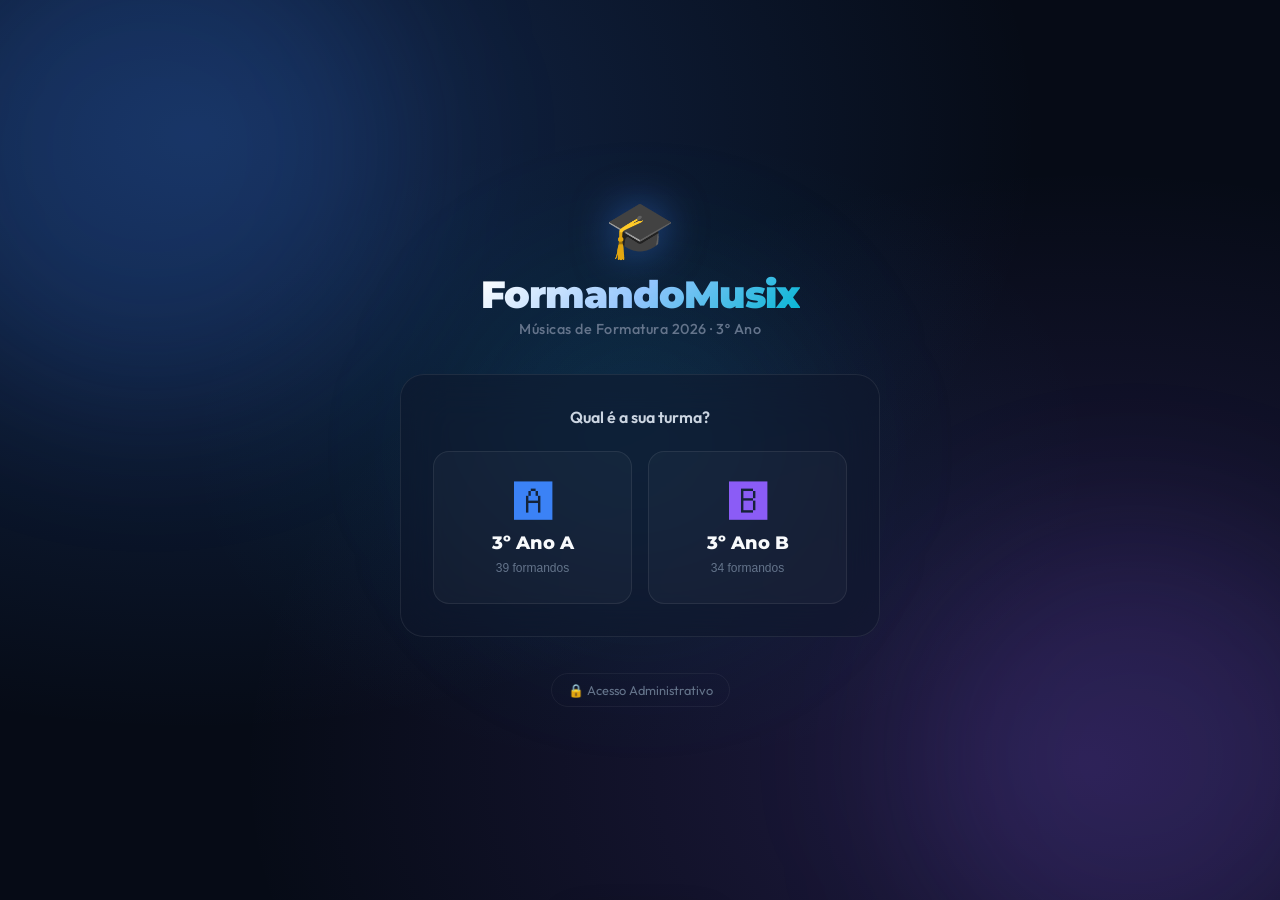
==== index.html @ 85b61383 "feat: duas paginas separadas (aluno + admin), UI/UX redesenhado, responsivo completo" ====
<!DOCTYPE html>
<html lang="pt-BR">
<head>
    <meta charset="UTF-8">
    <meta name="viewport" content="width=device-width, initial-scale=1.0, maximum-scale=1.0, user-scalable=no">
    <title>Músicas de Formatura 2026 · 3º Ano</title>
    <link rel="preconnect" href="https://fonts.googleapis.com">
    <link rel="preconnect" href="https://fonts.gstatic.com" crossorigin>
    <link href="https://fonts.googleapis.com/css2?family=Montserrat:wght@700;800;900&family=Outfit:wght@300;400;500;600;700&display=swap" rel="stylesheet">
    <link rel="stylesheet" href="css/student.css">
</head>
<body>

    <!-- ===== TELA 1: ESCOLHA DE TURMA ===== -->
    <div id="screenTurma" class="screen active">
        <!-- BG Orbs -->
        <div class="orb orb-blue"></div>
        <div class="orb orb-purple"></div>
        <div class="orb orb-cyan"></div>

        <div class="turma-select-wrapper">
            <div class="app-brand">
                <div class="brand-icon">🎓</div>
                <h1 class="brand-title">FormandoMusix</h1>
                <p class="brand-sub">Músicas de Formatura 2026 · 3º Ano</p>
            </div>

            <div class="select-turma-card">
                <p class="select-label">Qual é a sua turma?</p>
                <div class="turma-btns">
                    <button class="turma-pick-btn" data-turma="A">
                        <span class="turma-pick-emoji">🅰</span>
                        <span class="turma-pick-label">3º Ano A</span>
                        <span class="turma-pick-count" id="countA">39 formandos</span>
                    </button>
                    <button class="turma-pick-btn" data-turma="B">
                        <span class="turma-pick-emoji">🅱</span>
                        <span class="turma-pick-label">3º Ano B</span>
                        <span class="turma-pick-count" id="countB">34 formandos</span>
                    </button>
                </div>
            </div>

            <a href="admin.html" class="admin-link-hint">
                🔒 Acesso Administrativo
            </a>
        </div>
    </div>

    <!-- ===== TELA 2: BUSCA DO ALUNO ===== -->
    <div id="screenSearch" class="screen">
        <div class="orb orb-blue"></div>
        <div class="orb orb-purple"></div>

        <div class="search-screen-wrapper">
            <div class="search-header">
                <button id="btnBackToTurma" class="back-btn">
                    <svg width="20" height="20" viewBox="0 0 24 24" fill="none" stroke="currentColor" stroke-width="2.5"><polyline points="15 18 9 12 15 6"/></svg>
                </button>
                <div class="search-header-info">
                    <div class="turma-pill" id="turmaPill">3º Ano A</div>
                    <h2 class="search-screen-title">Encontre seu nome</h2>
                </div>
            </div>

            <div class="search-input-box">
                <svg class="search-ic" width="20" height="20" viewBox="0 0 24 24" fill="none" stroke="currentColor" stroke-width="2.5"><circle cx="11" cy="11" r="8"/><line x1="21" y1="21" x2="16.65" y2="16.65"/></svg>
                <input type="text" id="studentSearchInput" placeholder="Digite seu nome..." autocomplete="off" autocorrect="off">
                <button class="clear-search-btn" id="clearSearchBtn" style="display:none;">✕</button>
            </div>

            <div class="students-list" id="studentsList">
                <!-- Alunos aqui -->
            </div>
        </div>
    </div>

    <!-- ===== TELA 3: PERFIL DO ALUNO ===== -->
    <div id="screenProfile" class="screen">
        <div class="orb orb-blue small"></div>
        <div class="orb orb-purple small"></div>

        <div class="profile-wrapper">
            <div class="profile-header">
                <button id="btnBackToSearch" class="back-btn">
                    <svg width="20" height="20" viewBox="0 0 24 24" fill="none" stroke="currentColor" stroke-width="2.5"><polyline points="15 18 9 12 15 6"/></svg>
                </button>
                <div class="profile-turma-pill" id="profileTurmaPill">3º Ano A</div>
            </div>

            <div class="profile-hero">
                <div class="profile-avatar" id="profileAvatar">J</div>
                <h2 class="profile-name" id="profileName">Nome do Aluno</h2>
                <div class="profile-status-badge" id="profileStatusBadge">
                    <span class="status-dot"></span>
                    <span class="status-text">Pendente</span>
                </div>
            </div>

            <!-- Se já tem música escolhida -->
            <div class="music-chosen-card" id="musicChosenCard" style="display:none;">
                <div class="chosen-label">🎵 Música Escolhida</div>
                <div class="chosen-music-title" id="chosenMusicTitle">—</div>
                <div class="chosen-music-artist" id="chosenMusicArtist">—</div>
                <div class="chosen-snippet" id="chosenSnippet" style="display:none;">
                    <span>⏱ Trecho:</span>
                    <span id="chosenSnippetText">—</span>
                </div>
                <a class="chosen-yt-link" id="chosenYtLink" href="#" target="_blank" rel="noopener" style="display:none;">
                    ▶ Ouvir no YouTube
                </a>
            </div>

            <!-- Sem música ainda -->
            <div class="no-music-card" id="noMusicCard" style="display:none;">
                <div class="no-music-icon">🎵</div>
                <p>Você ainda não enviou sua sugestão de música.</p>
                <p class="no-music-hint">Use o formulário abaixo para sugerir!</p>
            </div>

            <!-- Formulário de sugestão -->
            <div class="suggestion-card">
                <h3 class="suggestion-title">
                    <svg width="18" height="18" viewBox="0 0 24 24" fill="none" stroke="currentColor" stroke-width="2"><path d="M12 20h9"/><path d="M16.5 3.5a2.121 2.121 0 0 1 3 3L7 19l-4 1 1-4L16.5 3.5z"/></svg>
                    Sugerir minha música
                </h3>

                <form id="suggestionForm">
                    <div class="sug-form-group">
                        <label>Link do YouTube *</label>
                        <div class="sug-input-row">
                            <input type="url" id="sugMusicLink" placeholder="https://youtube.com/watch?v=..." autocomplete="off">
                            <button type="button" class="sug-detect-btn" id="btnDetectSong">
                                <svg width="16" height="16" viewBox="0 0 24 24" fill="none" stroke="currentColor" stroke-width="2.5"><circle cx="11" cy="11" r="8"/><line x1="21" y1="21" x2="16.65" y2="16.65"/></svg>
                                Detectar
                            </button>
                        </div>
                        <div class="auto-detect-info" id="autoDetectInfo" style="display:none;"></div>
                    </div>

                    <div class="sug-form-row">
                        <div class="sug-form-group">
                            <label>Nome da Música *</label>
                            <input type="text" id="sugMusicTitle" placeholder="Ex: Viva La Vida" required>
                        </div>
                        <div class="sug-form-group">
                            <label>Artista / Banda</label>
                            <input type="text" id="sugMusicArtist" placeholder="Ex: Coldplay">
                        </div>
                    </div>

                    <div class="sug-form-row">
                        <div class="sug-form-group">
                            <label>Início do Trecho (opcional)</label>
                            <input type="text" id="sugSnippetStart" placeholder="Ex: 0:40 ou 40">
                        </div>
                        <div class="sug-form-group">
                            <label>Fim do Trecho (opcional)</label>
                            <input type="text" id="sugSnippetEnd" placeholder="Ex: 1:15 ou 75">
                        </div>
                    </div>

                    <div class="sug-notice">
                        <svg width="14" height="14" viewBox="0 0 24 24" fill="none" stroke="currentColor" stroke-width="2"><circle cx="12" cy="12" r="10"/><line x1="12" y1="8" x2="12" y2="12"/><line x1="12" y1="16" x2="12.01" y2="16"/></svg>
                        Sua sugestão será analisada pela comissão. Apenas músicas aprovadas serão confirmadas.
                    </div>

                    <div class="sug-form-actions">
                        <button type="submit" class="btn-submit-sug" id="btnSubmitSug">
                            <svg width="16" height="16" viewBox="0 0 24 24" fill="none" stroke="currentColor" stroke-width="2.5"><line x1="22" y1="2" x2="11" y2="13"/><polygon points="22 2 15 22 11 13 2 9 22 2"/></svg>
                            Enviar Sugestão
                        </button>
                    </div>

                    <div class="sug-feedback" id="sugFeedback" style="display:none;"></div>
                </form>
            </div>

            <div class="profile-footer-note">
                💡 Para alterações após a aprovação, entre em contato com a comissão.
            </div>
        </div>
    </div>

    <!-- ===== TOAST de Notificação ===== -->
    <div class="toast" id="toast">
        <span class="toast-icon">✓</span>
        <span class="toast-text" id="toastText">Mensagem</span>
    </div>

    <script src="js/student.js"></script>
</body>
</html>
---- css/student.css ----
@import url('https://fonts.googleapis.com/css2?family=Montserrat:wght@700;800;900&family=Outfit:wght@300;400;500;600;700&display=swap');

:root {
    --blue: #3B82F6;
    --violet: #8B5CF6;
    --cyan: #06B6D4;
    --emerald: #10B981;
    --amber: #F59E0B;
    --bg: #060B16;
    --card: rgba(15,23,42,0.6);
    --border: rgba(255,255,255,0.08);
    --text: #F8FAFC;
    --text2: #CBD5E1;
    --text3: #64748B;
    --r-lg: 24px;
    --r-md: 16px;
    --r-sm: 10px;
    --font: 'Outfit', sans-serif;
    --font-h: 'Montserrat', sans-serif;
    --trans: all 0.3s cubic-bezier(0.25,0.8,0.25,1);
}

*,*::before,*::after { box-sizing:border-box; margin:0; padding:0; }

html { scroll-behavior:smooth; }

body {
    font-family: var(--font);
    background: var(--bg);
    background-image:
        radial-gradient(ellipse at 15% 15%, rgba(59,130,246,0.25) 0%, transparent 55%),
        radial-gradient(ellipse at 85% 85%, rgba(139,92,246,0.2) 0%, transparent 55%),
        radial-gradient(ellipse at 50% 50%, rgba(6,182,212,0.07) 0%, transparent 50%);
    background-attachment: fixed;
    color: var(--text);
    min-height: 100dvh;
    overflow: hidden;
}

/* ============ ORBS ============ */
.orb {
    position: fixed;
    border-radius: 50%;
    filter: blur(80px);
    pointer-events: none;
    z-index: 0;
    animation: orb-float 12s ease-in-out infinite;
}
.orb-blue  { width: 500px; height: 500px; background: rgba(59,130,246,0.15); top: -100px; left: -100px; }
.orb-purple{ width: 450px; height: 450px; background: rgba(139,92,246,0.12); bottom: -80px; right: -80px; animation-delay: -4s; }
.orb-cyan  { width: 350px; height: 350px; background: rgba(6,182,212,0.08); top: 50%; left: 50%; transform: translate(-50%,-50%); animation-delay: -8s; }

@keyframes orb-float {
    0%,100% { transform: translateY(0) scale(1); }
    50%      { transform: translateY(-30px) scale(1.05); }
}

/* ============ SCREENS ============ */
.screen {
    position: fixed;
    inset: 0;
    display: flex;
    align-items: center;
    justify-content: center;
    z-index: 1;
    opacity: 0;
    transform: translateX(60px);
    pointer-events: none;
    transition: all 0.4s cubic-bezier(0.25,0.8,0.25,1);
    overflow-y: auto;
    padding: 24px;
}

.screen.active {
    opacity: 1;
    transform: translateX(0);
    pointer-events: all;
}

.screen.slide-left {
    opacity: 0;
    transform: translateX(-60px);
    pointer-events: none;
}

/* ============ TELA 1: TURMA ============ */
.turma-select-wrapper {
    display: flex;
    flex-direction: column;
    align-items: center;
    gap: 36px;
    width: 100%;
    max-width: 480px;
    position: relative;
    z-index: 2;
}

.app-brand {
    text-align: center;
}

.brand-icon {
    font-size: 3.5rem;
    margin-bottom: 12px;
    display: block;
    filter: drop-shadow(0 0 20px rgba(59,130,246,0.5));
}

.brand-title {
    font-family: var(--font-h);
    font-size: 2.4rem;
    font-weight: 900;
    background: linear-gradient(135deg, #fff 0%, #93C5FD 50%, var(--cyan) 100%);
    -webkit-background-clip: text;
    -webkit-text-fill-color: transparent;
    background-clip: text;
    letter-spacing: -1px;
    line-height: 1;
}

.brand-sub {
    font-size: 0.9rem;
    color: var(--text3);
    margin-top: 6px;
    font-weight: 500;
    letter-spacing: 0.5px;
}

.select-turma-card {
    width: 100%;
    background: rgba(15,23,42,0.5);
    backdrop-filter: blur(24px);
    -webkit-backdrop-filter: blur(24px);
    border: 1px solid var(--border);
    border-radius: var(--r-lg);
    padding: 32px;
}

.select-label {
    text-align: center;
    font-size: 1rem;
    font-weight: 600;
    color: var(--text2);
    margin-bottom: 24px;
}

.turma-btns {
    display: grid;
    grid-template-columns: 1fr 1fr;
    gap: 16px;
}

.turma-pick-btn {
    display: flex;
    flex-direction: column;
    align-items: center;
    gap: 8px;
    padding: 28px 20px;
    background: rgba(255,255,255,0.03);
    border: 1px solid var(--border);
    border-radius: var(--r-md);
    cursor: pointer;
    transition: var(--trans);
    color: var(--text);
    position: relative;
    overflow: hidden;
}

.turma-pick-btn::before {
    content: '';
    position: absolute;
    inset: 0;
    background: linear-gradient(135deg, var(--blue), var(--violet));
    opacity: 0;
    transition: var(--trans);
}

.turma-pick-btn:hover::before,
.turma-pick-btn:focus::before {
    opacity: 0.12;
}

.turma-pick-btn:hover,
.turma-pick-btn:focus {
    border-color: var(--blue);
    transform: translateY(-4px);
    box-shadow: 0 12px 30px rgba(59,130,246,0.25);
    outline: none;
}

.turma-pick-emoji {
    font-size: 2.4rem;
    position: relative;
}

.turma-pick-label {
    font-family: var(--font-h);
    font-size: 1.1rem;
    font-weight: 800;
    position: relative;
}

.turma-pick-count {
    font-size: 0.75rem;
    color: var(--text3);
    font-weight: 500;
    position: relative;
}

[data-turma="B"] .turma-pick-emoji { color: var(--violet); }
[data-turma="A"] .turma-pick-emoji { color: var(--blue); }

.admin-link-hint {
    font-size: 0.8rem;
    color: var(--text3);
    text-decoration: none;
    padding: 8px 16px;
    border-radius: 20px;
    border: 1px solid rgba(255,255,255,0.05);
    transition: var(--trans);
}

.admin-link-hint:hover {
    color: var(--text2);
    border-color: rgba(255,255,255,0.12);
    background: rgba(255,255,255,0.03);
}

/* ============ TELA 2: BUSCA ============ */
.search-screen-wrapper {
    width: 100%;
    max-width: 540px;
    min-height: calc(100dvh - 48px);
    display: flex;
    flex-direction: column;
    gap: 20px;
    position: relative;
    z-index: 2;
    padding-bottom: 40px;
}

.search-header {
    display: flex;
    align-items: center;
    gap: 14px;
    padding-top: 8px;
}

.back-btn {
    width: 40px;
    height: 40px;
    min-width: 40px;
    display: flex;
    align-items: center;
    justify-content: center;
    background: rgba(255,255,255,0.05);
    border: 1px solid var(--border);
    border-radius: 50%;
    color: var(--text2);
    cursor: pointer;
    transition: var(--trans);
    flex-shrink: 0;
}

.back-btn:hover {
    background: rgba(255,255,255,0.1);
    color: var(--text);
}

.turma-pill {
    display: inline-block;
    padding: 3px 10px;
    border-radius: 20px;
    font-size: 0.72rem;
    font-weight: 800;
    text-transform: uppercase;
    letter-spacing: 0.5px;
    background: rgba(59,130,246,0.15);
    color: #93C5FD;
    border: 1px solid rgba(59,130,246,0.25);
    margin-bottom: 2px;
}

.turma-pill.B {
    background: rgba(139,92,246,0.15);
    color: #C084FC;
    border-color: rgba(139,92,246,0.25);
}

.search-screen-title {
    font-family: var(--font-h);
    font-size: 1.3rem;
    font-weight: 800;
    color: var(--text);
}

.search-input-box {
    display: flex;
    align-items: center;
    gap: 10px;
    background: rgba(255,255,255,0.05);
    border: 1.5px solid var(--border);
    border-radius: var(--r-md);
    padding: 0 16px;
    transition: var(--trans);
}

.search-input-box:focus-within {
    border-color: var(--blue);
    background: rgba(59,130,246,0.06);
    box-shadow: 0 0 20px rgba(59,130,246,0.2);
}

.search-ic { color: var(--text3); flex-shrink: 0; }

.search-input-box input {
    flex: 1;
    padding: 14px 0;
    background: transparent;
    border: none;
    outline: none;
    font-family: var(--font);
    font-size: 1rem;
    color: var(--text);
}

.search-input-box input::placeholder { color: var(--text3); }

.clear-search-btn {
    background: none;
    border: none;
    color: var(--text3);
    cursor: pointer;
    font-size: 1rem;
    padding: 4px;
    transition: var(--trans);
}
.clear-search-btn:hover { color: var(--text); }

/* Lista de alunos */
.students-list {
    flex: 1;
    display: flex;
    flex-direction: column;
    gap: 8px;
}

.student-item {
    display: flex;
    align-items: center;
    gap: 14px;
    padding: 14px 18px;
    background: rgba(15,23,42,0.4);
    border: 1px solid var(--border);
    border-radius: var(--r-md);
    cursor: pointer;
    transition: var(--trans);
    position: relative;
    overflow: hidden;
}

.student-item::before {
    content: '';
    position: absolute;
    left: 0; top: 0; bottom: 0;
    width: 3px;
    background: linear-gradient(135deg, var(--blue), var(--violet));
    border-radius: 3px 0 0 3px;
    opacity: 0;
    transition: var(--trans);
}

.student-item:hover::before,
.student-item:focus::before { opacity: 1; }

.student-item:hover,
.student-item:focus {
    background: rgba(59,130,246,0.08);
    border-color: rgba(59,130,246,0.3);
    transform: translateX(4px);
    outline: none;
}

.student-avatar {
    width: 40px;
    height: 40px;
    min-width: 40px;
    border-radius: 50%;
    background: linear-gradient(135deg, var(--blue), var(--violet));
    display: flex;
    align-items: center;
    justify-content: center;
    font-family: var(--font-h);
    font-weight: 800;
    font-size: 1rem;
    color: white;
}

.student-info { flex: 1; overflow: hidden; }
.student-name {
    font-weight: 600;
    font-size: 0.95rem;
    color: var(--text);
    white-space: nowrap;
    overflow: hidden;
    text-overflow: ellipsis;
}
.student-music {
    font-size: 0.78rem;
    color: var(--text3);
    white-space: nowrap;
    overflow: hidden;
    text-overflow: ellipsis;
    margin-top: 2px;
}

.student-status-dot {
    width: 10px;
    height: 10px;
    min-width: 10px;
    border-radius: 50%;
    flex-shrink: 0;
}
.student-status-dot.PENDENTE  { background: #F59E0B; box-shadow: 0 0 6px rgba(245,158,11,0.5); }
.student-status-dot.ESCOLHIDO { background: #3B82F6; box-shadow: 0 0 6px rgba(59,130,246,0.5); }
.student-status-dot.APROVADO  { background: #10B981; box-shadow: 0 0 6px rgba(16,185,129,0.5); }

.search-empty {
    text-align: center;
    padding: 40px 20px;
    color: var(--text3);
}
.search-empty-icon { font-size: 2.5rem; margin-bottom: 12px; }

/* ============ TELA 3: PERFIL ============ */
.profile-wrapper {
    width: 100%;
    max-width: 540px;
    min-height: calc(100dvh - 48px);
    display: flex;
    flex-direction: column;
    gap: 20px;
    position: relative;
    z-index: 2;
    padding-bottom: 40px;
}

.profile-header {
    display: flex;
    align-items: center;
    justify-content: space-between;
    padding-top: 8px;
}

.profile-turma-pill {
    display: inline-block;
    padding: 4px 12px;
    border-radius: 20px;
    font-size: 0.72rem;
    font-weight: 800;
    text-transform: uppercase;
    letter-spacing: 0.5px;
    background: rgba(59,130,246,0.15);
    color: #93C5FD;
    border: 1px solid rgba(59,130,246,0.25);
}
.profile-turma-pill.B {
    background: rgba(139,92,246,0.15);
    color: #C084FC;
    border-color: rgba(139,92,246,0.25);
}

.profile-hero {
    text-align: center;
    padding: 10px 0;
}

.profile-avatar {
    width: 80px;
    height: 80px;
    border-radius: 50%;
    background: linear-gradient(135deg, var(--blue), var(--violet));
    display: flex;
    align-items: center;
    justify-content: center;
    font-family: var(--font-h);
    font-weight: 900;
    font-size: 2rem;
    color: white;
    margin: 0 auto 14px;
    box-shadow: 0 0 30px rgba(59,130,246,0.4);
}

.profile-name {
    font-family: var(--font-h);
    font-size: 1.4rem;
    font-weight: 800;
    color: var(--text);
    margin-bottom: 10px;
    line-height: 1.2;
}

.profile-status-badge {
    display: inline-flex;
    align-items: center;
    gap: 7px;
    padding: 6px 16px;
    border-radius: 20px;
    font-size: 0.8rem;
    font-weight: 700;
    text-transform: uppercase;
    letter-spacing: 0.5px;
    background: rgba(245,158,11,0.12);
    color: #FBBF24;
    border: 1px solid rgba(245,158,11,0.25);
}
.profile-status-badge.ESCOLHIDO {
    background: rgba(59,130,246,0.12);
    color: #93C5FD;
    border-color: rgba(59,130,246,0.25);
}
.profile-status-badge.APROVADO {
    background: rgba(16,185,129,0.12);
    color: #34D399;
    border-color: rgba(16,185,129,0.25);
}
.status-dot {
    width: 7px; height: 7px;
    border-radius: 50%;
    background: currentColor;
}

/* Música Escolhida */
.music-chosen-card {
    background: rgba(16,185,129,0.06);
    border: 1px solid rgba(16,185,129,0.2);
    border-radius: var(--r-md);
    padding: 20px;
}
.chosen-label {
    font-size: 0.75rem;
    font-weight: 700;
    text-transform: uppercase;
    letter-spacing: 0.5px;
    color: #34D399;
    margin-bottom: 8px;
}
.chosen-music-title {
    font-family: var(--font-h);
    font-size: 1.15rem;
    font-weight: 800;
    color: var(--text);
    margin-bottom: 4px;
}
.chosen-music-artist {
    font-size: 0.85rem;
    color: var(--text2);
    margin-bottom: 10px;
}
.chosen-snippet {
    display: flex;
    align-items: center;
    gap: 8px;
    font-size: 0.8rem;
    color: var(--text3);
    margin-bottom: 10px;
}
.chosen-yt-link {
    display: inline-flex;
    align-items: center;
    gap: 6px;
    padding: 8px 16px;
    background: rgba(255,0,0,0.1);
    border: 1px solid rgba(255,0,0,0.2);
    border-radius: var(--r-sm);
    color: #F87171;
    font-size: 0.8rem;
    font-weight: 600;
    text-decoration: none;
    transition: var(--trans);
}
.chosen-yt-link:hover {
    background: rgba(255,0,0,0.18);
    color: white;
}

/* Sem música */
.no-music-card {
    background: rgba(245,158,11,0.05);
    border: 1px dashed rgba(245,158,11,0.25);
    border-radius: var(--r-md);
    padding: 24px;
    text-align: center;
}
.no-music-icon { font-size: 2.4rem; margin-bottom: 10px; }
.no-music-card p { color: var(--text2); font-size: 0.9rem; }
.no-music-hint { color: var(--text3) !important; font-size: 0.8rem !important; margin-top: 4px !important; }

/* Formulário de sugestão */
.suggestion-card {
    background: rgba(15,23,42,0.5);
    backdrop-filter: blur(20px);
    -webkit-backdrop-filter: blur(20px);
    border: 1px solid var(--border);
    border-radius: var(--r-lg);
    padding: 24px;
}

.suggestion-title {
    display: flex;
    align-items: center;
    gap: 10px;
    font-family: var(--font-h);
    font-size: 1rem;
    font-weight: 800;
    color: var(--text);
    margin-bottom: 20px;
}

.sug-form-group {
    margin-bottom: 16px;
}
.sug-form-group label {
    display: block;
    font-size: 0.8rem;
    font-weight: 600;
    color: var(--text2);
    margin-bottom: 7px;
    text-transform: uppercase;
    letter-spacing: 0.3px;
}
.sug-form-group input {
    width: 100%;
    padding: 11px 14px;
    background: rgba(255,255,255,0.04);
    border: 1px solid var(--border);
    border-radius: var(--r-sm);
    color: var(--text);
    font-family: var(--font);
    font-size: 0.9rem;
    outline: none;
    transition: var(--trans);
}
.sug-form-group input:focus {
    border-color: var(--blue);
    background: rgba(59,130,246,0.06);
    box-shadow: 0 0 15px rgba(59,130,246,0.2);
}
.sug-form-group input::placeholder { color: var(--text3); }

.sug-input-row {
    display: flex;
    gap: 8px;
}
.sug-input-row input { flex: 1; }

.sug-detect-btn {
    display: flex;
    align-items: center;
    gap: 6px;
    padding: 11px 14px;
    background: rgba(59,130,246,0.1);
    border: 1px solid rgba(59,130,246,0.25);
    border-radius: var(--r-sm);
    color: #93C5FD;
    font-family: var(--font);
    font-size: 0.82rem;
    font-weight: 700;
    cursor: pointer;
    transition: var(--trans);
    white-space: nowrap;
}
.sug-detect-btn:hover {
    background: rgba(59,130,246,0.2);
    color: white;
}

.auto-detect-info {
    margin-top: 8px;
    padding: 8px 12px;
    background: rgba(6,182,212,0.1);
    border: 1px solid rgba(6,182,212,0.25);
    border-radius: var(--r-sm);
    font-size: 0.82rem;
    color: var(--cyan);
}

.sug-form-row {
    display: grid;
    grid-template-columns: 1fr 1fr;
    gap: 12px;
}

.sug-notice {
    display: flex;
    align-items: flex-start;
    gap: 8px;
    padding: 12px;
    background: rgba(245,158,11,0.06);
    border: 1px solid rgba(245,158,11,0.15);
    border-radius: var(--r-sm);
    font-size: 0.78rem;
    color: var(--text3);
    margin-top: 4px;
    margin-bottom: 20px;
    line-height: 1.5;
}
.sug-notice svg { flex-shrink: 0; margin-top: 2px; color: #F59E0B; }

.sug-form-actions { text-align: center; }

.btn-submit-sug {
    display: inline-flex;
    align-items: center;
    justify-content: center;
    gap: 8px;
    width: 100%;
    padding: 14px 24px;
    background: linear-gradient(135deg, var(--blue), var(--violet));
    border: none;
    border-radius: var(--r-md);
    color: white;
    font-family: var(--font);
    font-size: 0.95rem;
    font-weight: 700;
    cursor: pointer;
    transition: var(--trans);
    box-shadow: 0 4px 20px rgba(59,130,246,0.35);
}
.btn-submit-sug:hover {
    transform: translateY(-2px);
    box-shadow: 0 8px 25px rgba(59,130,246,0.5);
}

.sug-feedback {
    margin-top: 14px;
    padding: 12px 16px;
    border-radius: var(--r-sm);
    font-size: 0.85rem;
    font-weight: 600;
    text-align: center;
}
.sug-feedback.success {
    background: rgba(16,185,129,0.1);
    border: 1px solid rgba(16,185,129,0.25);
    color: #34D399;
}
.sug-feedback.error {
    background: rgba(239,68,68,0.1);
    border: 1px solid rgba(239,68,68,0.25);
    color: #F87171;
}

.profile-footer-note {
    text-align: center;
    font-size: 0.78rem;
    color: var(--text3);
    padding: 8px;
}

/* ============ TOAST ============ */
.toast {
    position: fixed;
    bottom: 24px;
    left: 50%;
    transform: translateX(-50%) translateY(80px);
    background: rgba(15,23,42,0.95);
    border: 1px solid rgba(16,185,129,0.3);
    border-radius: 30px;
    padding: 12px 24px;
    display: flex;
    align-items: center;
    gap: 10px;
    color: #34D399;
    font-size: 0.9rem;
    font-weight: 600;
    z-index: 9999;
    backdrop-filter: blur(16px);
    transition: transform 0.4s cubic-bezier(0.25,0.8,0.25,1);
    box-shadow: 0 8px 30px rgba(0,0,0,0.5);
    white-space: nowrap;
}
.toast.show { transform: translateX(-50%) translateY(0); }

/* ============ RESPONSIVE ============ */
@media (max-width: 480px) {
    .screen { padding: 16px; }
    .brand-title { font-size: 2rem; }
    .turma-btns { gap: 12px; }
    .turma-pick-btn { padding: 22px 14px; }
    .select-turma-card { padding: 24px 18px; }
    .sug-form-row { grid-template-columns: 1fr; }
    .profile-name { font-size: 1.2rem; }
}
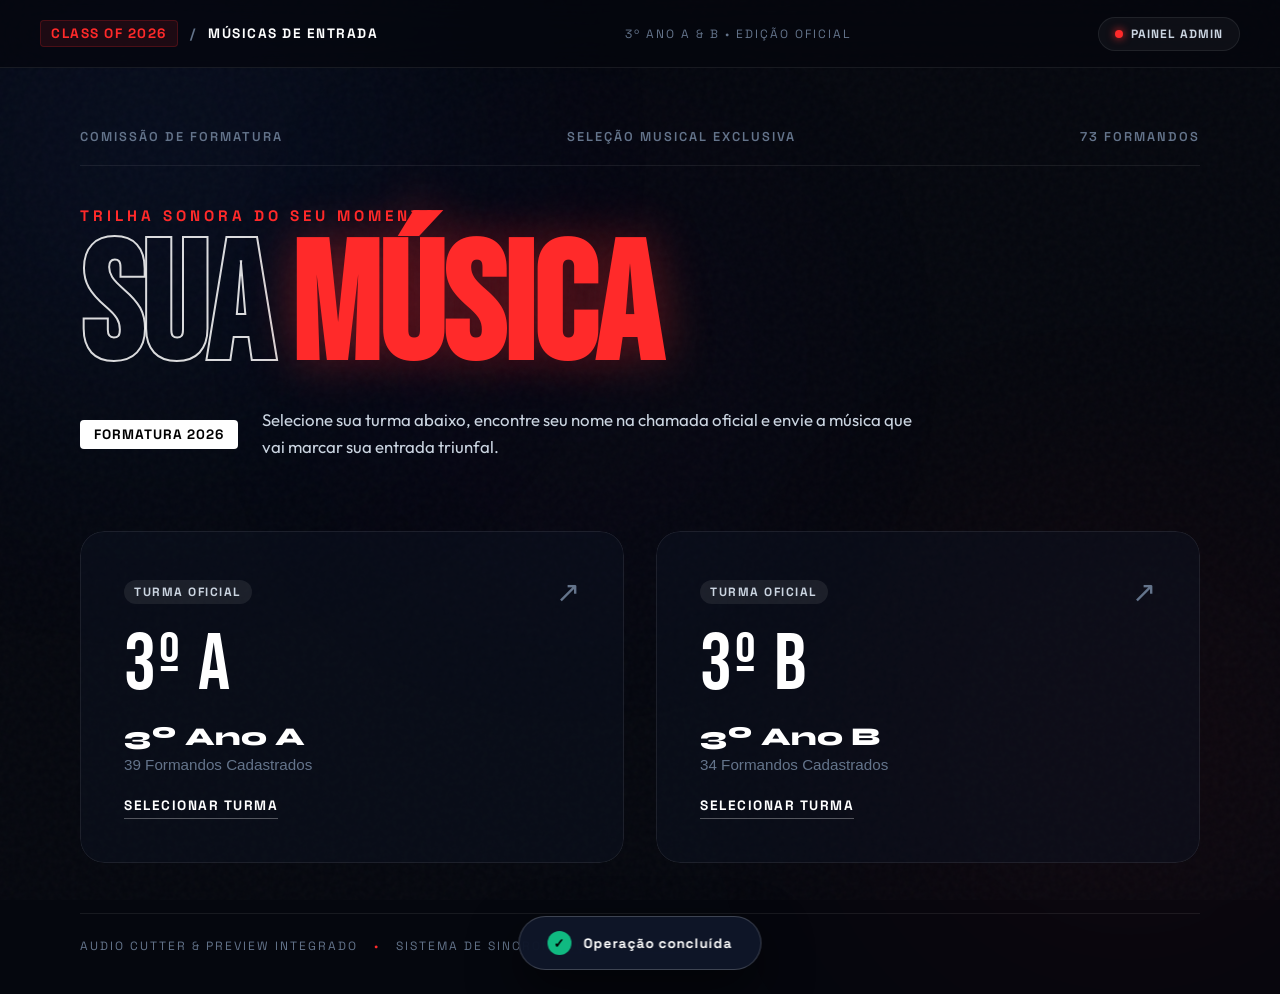
==== commit 52eeec59: "feat: design editorial brutalista fullscreen, glassmorphism de alta densidade e correcao exata dos f" ====
--- a/index.html
+++ b/index.html
@@ -2,192 +2,309 @@
 <html lang="pt-BR">
 <head>
     <meta charset="UTF-8">
-    <meta name="viewport" content="width=device-width, initial-scale=1.0, maximum-scale=1.0, user-scalable=no">
-    <title>Músicas de Formatura 2026 · 3º Ano</title>
+    <meta name="viewport" content="width=device-width, initial-scale=1.0">
+    <title>Músicas de Formatura 2026 · Terceirão</title>
+    
+    <!-- Google Fonts: Bebas Neue, Space Grotesk, Syne, Outfit -->
     <link rel="preconnect" href="https://fonts.googleapis.com">
     <link rel="preconnect" href="https://fonts.gstatic.com" crossorigin>
-    <link href="https://fonts.googleapis.com/css2?family=Montserrat:wght@700;800;900&family=Outfit:wght@300;400;500;600;700&display=swap" rel="stylesheet">
+    <link href="https://fonts.googleapis.com/css2?family=Bebas+Neue&family=Space+Grotesk:wght@400;500;600;700&family=Syne:wght@700;800;900&family=Outfit:wght@300;400;500;600;700&display=swap" rel="stylesheet">
+    
     <link rel="stylesheet" href="css/student.css">
 </head>
 <body>
 
-    <!-- ===== TELA 1: ESCOLHA DE TURMA ===== -->
-    <div id="screenTurma" class="screen active">
-        <!-- BG Orbs -->
-        <div class="orb orb-blue"></div>
-        <div class="orb orb-purple"></div>
-        <div class="orb orb-cyan"></div>
-
-        <div class="turma-select-wrapper">
-            <div class="app-brand">
-                <div class="brand-icon">🎓</div>
-                <h1 class="brand-title">FormandoMusix</h1>
-                <p class="brand-sub">Músicas de Formatura 2026 · 3º Ano</p>
+    <!-- Canvas para Efeito de Partículas / Glow Dinâmico -->
+    <div class="ambient-glow glow-1"></div>
+    <div class="ambient-glow glow-2"></div>
+    <div class="ambient-glow glow-3"></div>
+    <div class="grain-overlay"></div>
+
+    <div class="app-viewport">
+
+        <!-- HEADER MINIMALISTA & EDITORIAL -->
+        <header class="editorial-nav">
+            <div class="nav-left">
+                <span class="nav-tag">CLASS OF 2026</span>
+                <span class="nav-sep">/</span>
+                <span class="nav-title">MÚSICAS DE ENTRADA</span>
             </div>
-
-            <div class="select-turma-card">
-                <p class="select-label">Qual é a sua turma?</p>
-                <div class="turma-btns">
-                    <button class="turma-pick-btn" data-turma="A">
-                        <span class="turma-pick-emoji">🅰</span>
-                        <span class="turma-pick-label">3º Ano A</span>
-                        <span class="turma-pick-count" id="countA">39 formandos</span>
-                    </button>
-                    <button class="turma-pick-btn" data-turma="B">
-                        <span class="turma-pick-emoji">🅱</span>
-                        <span class="turma-pick-label">3º Ano B</span>
-                        <span class="turma-pick-count" id="countB">34 formandos</span>
-                    </button>
+            <div class="nav-center">
+                <span class="nav-edition">3º ANO A & B • EDIÇÃO OFICIAL</span>
+            </div>
+            <div class="nav-right">
+                <a href="admin.html" class="admin-chip">
+                    <span class="chip-dot"></span>
+                    <span>PAINEL ADMIN</span>
+                </a>
+            </div>
+        </header>
+
+        <!-- CONTAINER PRINCIPAL FULLSCREEN -->
+        <main class="main-stage">
+
+            <!-- ==============================================
+                 FASE 1: HERO EDITORIAL + ESCOLHA DA TURMA
+                 ============================================== -->
+            <section id="stepTurma" class="stage-section active">
+                <div class="hero-editorial">
+                    <div class="hero-top-meta">
+                        <span class="meta-item">COMISSÃO DE FORMATURA</span>
+                        <span class="meta-item">SELEÇÃO MUSICAL EXCLUSIVA</span>
+                        <span class="meta-item" id="totalHeroCount">73 FORMANDOS</span>
+                    </div>
+
+                    <!-- TIPOGRAFIA MASSIVA ESTILO BRUTALISTA / EDITORIAL -->
+                    <div class="hero-title-box">
+                        <div class="title-row-sub">TRILHA SONORA DO SEU MOMENTO</div>
+                        <h1 class="giant-headline">
+                            <span class="word-outline">SUA</span>
+                            <span class="word-fill">MÚSICA</span>
+                        </h1>
+                        <div class="title-banner-sub">
+                            <span class="sub-badge">FORMATURA 2026</span>
+                            <p class="sub-desc">Selecione sua turma abaixo, encontre seu nome na chamada oficial e envie a música que vai marcar sua entrada triunfal.</p>
+                        </div>
+                    </div>
+
+                    <!-- CARTÕES DE TURMA GLASSMORPHISM HIGH-END -->
+                    <div class="class-selection-container">
+                        <button class="turma-card-modern" data-turma="A">
+                            <div class="card-glass-bg"></div>
+                            <div class="card-inner">
+                                <div class="turma-top-row">
+                                    <span class="turma-badge">TURMA OFICIAL</span>
+                                    <span class="turma-arrow">↗</span>
+                                </div>
+                                <div class="turma-big-symbol">3º A</div>
+                                <div class="turma-meta">
+                                    <h3>3º Ano A</h3>
+                                    <p>39 Formandos Cadastrados</p>
+                                </div>
+                                <div class="turma-cta">
+                                    <span>SELECIONAR TURMA</span>
+                                </div>
+                            </div>
+                        </button>
+
+                        <button class="turma-card-modern turma-b-card" data-turma="B">
+                            <div class="card-glass-bg"></div>
+                            <div class="card-inner">
+                                <div class="turma-top-row">
+                                    <span class="turma-badge">TURMA OFICIAL</span>
+                                    <span class="turma-arrow">↗</span>
+                                </div>
+                                <div class="turma-big-symbol">3º B</div>
+                                <div class="turma-meta">
+                                    <h3>3º Ano B</h3>
+                                    <p>34 Formandos Cadastrados</p>
+                                </div>
+                                <div class="turma-cta">
+                                    <span>SELECIONAR TURMA</span>
+                                </div>
+                            </div>
+                        </button>
+                    </div>
+
+                    <div class="hero-footer-bar">
+                        <span>AUDIO CUTTER & PREVIEW INTEGRADO</span>
+                        <span class="footer-dot">•</span>
+                        <span>SISTEMA DE SINCRONIZAÇÃO EM TEMPO REAL</span>
+                    </div>
+                </div>
+            </section>
+
+
+            <!-- ==============================================
+                 FASE 2: LISTAGEM DA TURMA + BUSCA EM TELA TODA
+                 ============================================== -->
+            <section id="stepList" class="stage-section">
+                <div class="split-view">
+                    
+                    <!-- PAINEL LATERAL ESQUERDO: FILTROS & CABEÇALHO -->
+                    <aside class="sidebar-editorial">
+                        <button id="btnBackToHero" class="btn-back-pill">
+                            <span class="arrow-back">←</span>
+                            <span>MUDAR TURMA</span>
+                        </button>
+
+                        <div class="sidebar-header-box">
+                            <div class="sidebar-turma-tag" id="sidebarTurmaPill">3º ANO A</div>
+                            <h2 class="sidebar-title">LISTA DE FORMANDOS</h2>
+                            <p class="sidebar-desc">Encontre o seu nome na relação oficial abaixo para visualizar a sua situação ou sugerir sua música.</p>
+                        </div>
+
+                        <!-- BUSCA DE ALUNO -->
+                        <div class="search-glass-wrap">
+                            <div class="search-icon-wrap">🔍</div>
+                            <input type="text" id="studentSearchInput" placeholder="Digite seu nome completo..." autocomplete="off">
+                            <button id="clearSearchBtn" class="clear-btn-glass" style="display:none;">✕</button>
+                        </div>
+
+                        <!-- STATUS COUNTER -->
+                        <div class="stats-pills-row">
+                            <div class="stat-bubble">
+                                <span class="stat-num" id="sideStatTotal">0</span>
+                                <span class="stat-lbl">TOTAL</span>
+                            </div>
+                            <div class="stat-bubble green">
+                                <span class="stat-num" id="sideStatAprovados">0</span>
+                                <span class="stat-lbl">APROVADAS</span>
+                            </div>
+                            <div class="stat-bubble yellow">
+                                <span class="stat-num" id="sideStatPendentes">0</span>
+                                <span class="stat-lbl">PENDENTES</span>
+                            </div>
+                        </div>
+
+                        <div class="instructions-card-glass">
+                            <div class="glass-inst-title">💡 Dica de Escolha</div>
+                            <p>Ao selecionar a música no YouTube, você poderá apontar os segundos exatos (início e fim) do refrão para tocar no momento dos seus passos até o palco.</p>
+                        </div>
+                    </aside>
+
+                    <!-- PAINEL DIREITO: TABELA / GRID EDITORIAL DE ALUNOS -->
+                    <div class="content-table-wrapper">
+                        <div class="table-top-bar">
+                            <span class="col-head-name">FORMANDO</span>
+                            <span class="col-head-song">MÚSICA SELECIONADA</span>
+                            <span class="col-head-status">SITUAÇÃO</span>
+                            <span class="col-head-action">AÇÃO</span>
+                        </div>
+
+                        <div class="student-cards-scroll" id="studentsScrollList">
+                            <!-- Cards/Linhas geradas dinamicamente -->
+                        </div>
+                    </div>
+
+                </div>
+            </section>
+
+
+            <!-- ==============================================
+                 FASE 3: MODAL / DRAWER INTERATIVO DO FORMANDO
+                 ============================================== -->
+            <div id="studentProfileDrawer" class="editorial-drawer">
+                <div class="drawer-backdrop" id="drawerBackdrop"></div>
+                <div class="drawer-window glass-panel">
+                    
+                    <div class="drawer-header">
+                        <div class="drawer-user-info">
+                            <div class="drawer-avatar" id="drawerAvatar">AL</div>
+                            <div>
+                                <div class="drawer-turma-badge" id="drawerTurmaBadge">3º ANO A</div>
+                                <h3 class="drawer-user-name" id="drawerUserName">Nome do Formando</h3>
+                            </div>
+                        </div>
+                        <button class="drawer-close-btn" id="btnCloseDrawer">✕</button>
+                    </div>
+
+                    <div class="drawer-scroll-body">
+                        
+                        <!-- CARD DO STATUS ATUAL -->
+                        <div class="status-banner-card" id="drawerStatusBanner">
+                            <div class="status-left">
+                                <div class="status-indicator-dot"></div>
+                                <div>
+                                    <div class="status-heading" id="drawerStatusTitle">PENDENTE</div>
+                                    <div class="status-sub" id="drawerStatusSub">Aguardando envio ou aprovação da comissão</div>
+                                </div>
+                            </div>
+                            <div class="status-pill-lg" id="drawerStatusPill">NENHUMA MÚSICA</div>
+                        </div>
+
+                        <!-- EXIBIÇÃO DA MÚSICA ESCOLHIDA (SE EXISTIR) -->
+                        <div class="current-song-box glass-panel-nested" id="drawerCurrentSongBox" style="display:none;">
+                            <div class="song-box-header">
+                                <span class="song-box-label">MÚSICA ATUAL REGISTRADA</span>
+                                <span class="song-badge-music">YOUTUBE TRACK</span>
+                            </div>
+                            <div class="song-box-body">
+                                <div class="song-icon-disc">💿</div>
+                                <div class="song-info-meta">
+                                    <h4 class="song-main-title" id="drawerSongTitle">—</h4>
+                                    <p class="song-artist-name" id="drawerSongArtist">—</p>
+                                    <div class="song-snippet-pill" id="drawerSongSnippet">
+                                        ⏱ Trecho do refrão: <strong>0:00 → 0:30</strong>
+                                    </div>
+                                </div>
+                            </div>
+                            <a href="#" target="_blank" id="drawerSongYoutubeLink" class="btn-yt-external">
+                                <span>ASSISTIR NO YOUTUBE</span>
+                                <span>↗</span>
+                            </a>
+                        </div>
+
+                        <!-- FORMULÁRIO DE SUGESTÃO / ATUALIZAÇÃO -->
+                        <div class="form-container-glass">
+                            <div class="form-title-row">
+                                <h4>SUGERIR OU ALTERAR MÚSICA</h4>
+                                <span class="form-badge">FORMULÁRIO OFICIAL</span>
+                            </div>
+
+                            <form id="drawerSuggestionForm">
+                                <div class="input-field-group">
+                                    <label>LINK DO YOUTUBE</label>
+                                    <div class="input-with-action">
+                                        <input type="url" id="drawerInputLink" placeholder="Cole o link https://www.youtube.com/watch?v=..." autocomplete="off">
+                                        <button type="button" id="btnAutoDetect" class="btn-detect-action">
+                                            <span>✨ DETECTAR DADOS</span>
+                                        </button>
+                                    </div>
+                                    <div class="detect-badge-status" id="detectStatusMessage" style="display:none;"></div>
+                                </div>
+
+                                <div class="two-cols-row">
+                                    <div class="input-field-group">
+                                        <label>NOME DA MÚSICA *</label>
+                                        <input type="text" id="drawerInputTitle" placeholder="Ex: Viva La Vida" required>
+                                    </div>
+                                    <div class="input-field-group">
+                                        <label>ARTISTA OU BANDA *</label>
+                                        <input type="text" id="drawerInputArtist" placeholder="Ex: Coldplay" required>
+                                    </div>
+                                </div>
+
+                                <div class="two-cols-row">
+                                    <div class="input-field-group">
+                                        <label>INÍCIO DO TRECHO (REFRÃO)</label>
+                                        <input type="text" id="drawerInputStart" placeholder="Ex: 0:45 ou 45">
+                                    </div>
+                                    <div class="input-field-group">
+                                        <label>FIM DO TRECHO</label>
+                                        <input type="text" id="drawerInputEnd" placeholder="Ex: 1:15 ou 75">
+                                    </div>
+                                </div>
+
+                                <div class="drawer-notice-box">
+                                    <span>⚠️</span>
+                                    <p>Ao enviar, sua sugestão entrará com o status <strong>"ESCOLHIDO"</strong> para revisão da comissão organizadora. Apenas faixas adequadas para o evento solene serão aprovadas.</p>
+                                </div>
+
+                                <button type="submit" class="btn-submit-hero" id="btnSubmitDrawerForm">
+                                    <span>SALVAR & ENVIAR MINHA ESCOLHA</span>
+                                    <span class="btn-arrow">→</span>
+                                </button>
+
+                                <div class="submission-alert" id="submissionAlert" style="display:none;"></div>
+                            </form>
+                        </div>
+
+                    </div>
                 </div>
             </div>
 
-            <a href="admin.html" class="admin-link-hint">
-                🔒 Acesso Administrativo
-            </a>
+        </main>
+
+        <!-- FLOATING TOAST -->
+        <div class="toast-floating" id="toastMessage">
+            <span class="toast-icon">✓</span>
+            <span class="toast-txt" id="toastText">Operação concluída</span>
         </div>
+
     </div>
 
-    <!-- ===== TELA 2: BUSCA DO ALUNO ===== -->
-    <div id="screenSearch" class="screen">
-        <div class="orb orb-blue"></div>
-        <div class="orb orb-purple"></div>
-
-        <div class="search-screen-wrapper">
-            <div class="search-header">
-                <button id="btnBackToTurma" class="back-btn">
-                    <svg width="20" height="20" viewBox="0 0 24 24" fill="none" stroke="currentColor" stroke-width="2.5"><polyline points="15 18 9 12 15 6"/></svg>
-                </button>
-                <div class="search-header-info">
-                    <div class="turma-pill" id="turmaPill">3º Ano A</div>
-                    <h2 class="search-screen-title">Encontre seu nome</h2>
-                </div>
-            </div>
-
-            <div class="search-input-box">
-                <svg class="search-ic" width="20" height="20" viewBox="0 0 24 24" fill="none" stroke="currentColor" stroke-width="2.5"><circle cx="11" cy="11" r="8"/><line x1="21" y1="21" x2="16.65" y2="16.65"/></svg>
-                <input type="text" id="studentSearchInput" placeholder="Digite seu nome..." autocomplete="off" autocorrect="off">
-                <button class="clear-search-btn" id="clearSearchBtn" style="display:none;">✕</button>
-            </div>
-
-            <div class="students-list" id="studentsList">
-                <!-- Alunos aqui -->
-            </div>
-        </div>
-    </div>
-
-    <!-- ===== TELA 3: PERFIL DO ALUNO ===== -->
-    <div id="screenProfile" class="screen">
-        <div class="orb orb-blue small"></div>
-        <div class="orb orb-purple small"></div>
-
-        <div class="profile-wrapper">
-            <div class="profile-header">
-                <button id="btnBackToSearch" class="back-btn">
-                    <svg width="20" height="20" viewBox="0 0 24 24" fill="none" stroke="currentColor" stroke-width="2.5"><polyline points="15 18 9 12 15 6"/></svg>
-                </button>
-                <div class="profile-turma-pill" id="profileTurmaPill">3º Ano A</div>
-            </div>
-
-            <div class="profile-hero">
-                <div class="profile-avatar" id="profileAvatar">J</div>
-                <h2 class="profile-name" id="profileName">Nome do Aluno</h2>
-                <div class="profile-status-badge" id="profileStatusBadge">
-                    <span class="status-dot"></span>
-                    <span class="status-text">Pendente</span>
-                </div>
-            </div>
-
-            <!-- Se já tem música escolhida -->
-            <div class="music-chosen-card" id="musicChosenCard" style="display:none;">
-                <div class="chosen-label">🎵 Música Escolhida</div>
-                <div class="chosen-music-title" id="chosenMusicTitle">—</div>
-                <div class="chosen-music-artist" id="chosenMusicArtist">—</div>
-                <div class="chosen-snippet" id="chosenSnippet" style="display:none;">
-                    <span>⏱ Trecho:</span>
-                    <span id="chosenSnippetText">—</span>
-                </div>
-                <a class="chosen-yt-link" id="chosenYtLink" href="#" target="_blank" rel="noopener" style="display:none;">
-                    ▶ Ouvir no YouTube
-                </a>
-            </div>
-
-            <!-- Sem música ainda -->
-            <div class="no-music-card" id="noMusicCard" style="display:none;">
-                <div class="no-music-icon">🎵</div>
-                <p>Você ainda não enviou sua sugestão de música.</p>
-                <p class="no-music-hint">Use o formulário abaixo para sugerir!</p>
-            </div>
-
-            <!-- Formulário de sugestão -->
-            <div class="suggestion-card">
-                <h3 class="suggestion-title">
-                    <svg width="18" height="18" viewBox="0 0 24 24" fill="none" stroke="currentColor" stroke-width="2"><path d="M12 20h9"/><path d="M16.5 3.5a2.121 2.121 0 0 1 3 3L7 19l-4 1 1-4L16.5 3.5z"/></svg>
-                    Sugerir minha música
-                </h3>
-
-                <form id="suggestionForm">
-                    <div class="sug-form-group">
-                        <label>Link do YouTube *</label>
-                        <div class="sug-input-row">
-                            <input type="url" id="sugMusicLink" placeholder="https://youtube.com/watch?v=..." autocomplete="off">
-                            <button type="button" class="sug-detect-btn" id="btnDetectSong">
-                                <svg width="16" height="16" viewBox="0 0 24 24" fill="none" stroke="currentColor" stroke-width="2.5"><circle cx="11" cy="11" r="8"/><line x1="21" y1="21" x2="16.65" y2="16.65"/></svg>
-                                Detectar
-                            </button>
-                        </div>
-                        <div class="auto-detect-info" id="autoDetectInfo" style="display:none;"></div>
-                    </div>
-
-                    <div class="sug-form-row">
-                        <div class="sug-form-group">
-                            <label>Nome da Música *</label>
-                            <input type="text" id="sugMusicTitle" placeholder="Ex: Viva La Vida" required>
-                        </div>
-                        <div class="sug-form-group">
-                            <label>Artista / Banda</label>
-                            <input type="text" id="sugMusicArtist" placeholder="Ex: Coldplay">
-                        </div>
-                    </div>
-
-                    <div class="sug-form-row">
-                        <div class="sug-form-group">
-                            <label>Início do Trecho (opcional)</label>
-                            <input type="text" id="sugSnippetStart" placeholder="Ex: 0:40 ou 40">
-                        </div>
-                        <div class="sug-form-group">
-                            <label>Fim do Trecho (opcional)</label>
-                            <input type="text" id="sugSnippetEnd" placeholder="Ex: 1:15 ou 75">
-                        </div>
-                    </div>
-
-                    <div class="sug-notice">
-                        <svg width="14" height="14" viewBox="0 0 24 24" fill="none" stroke="currentColor" stroke-width="2"><circle cx="12" cy="12" r="10"/><line x1="12" y1="8" x2="12" y2="12"/><line x1="12" y1="16" x2="12.01" y2="16"/></svg>
-                        Sua sugestão será analisada pela comissão. Apenas músicas aprovadas serão confirmadas.
-                    </div>
-
-                    <div class="sug-form-actions">
-                        <button type="submit" class="btn-submit-sug" id="btnSubmitSug">
-                            <svg width="16" height="16" viewBox="0 0 24 24" fill="none" stroke="currentColor" stroke-width="2.5"><line x1="22" y1="2" x2="11" y2="13"/><polygon points="22 2 15 22 11 13 2 9 22 2"/></svg>
-                            Enviar Sugestão
-                        </button>
-                    </div>
-
-                    <div class="sug-feedback" id="sugFeedback" style="display:none;"></div>
-                </form>
-            </div>
-
-            <div class="profile-footer-note">
-                💡 Para alterações após a aprovação, entre em contato com a comissão.
-            </div>
-        </div>
-    </div>
-
-    <!-- ===== TOAST de Notificação ===== -->
-    <div class="toast" id="toast">
-        <span class="toast-icon">✓</span>
-        <span class="toast-text" id="toastText">Mensagem</span>
-    </div>
-
+    <!-- Script de Gestão Pública de Alunos -->
     <script src="js/student.js"></script>
 </body>
 </html>
--- a/css/student.css
+++ b/css/student.css
@@ -1,794 +1,1352 @@
-@import url('https://fonts.googleapis.com/css2?family=Montserrat:wght@700;800;900&family=Outfit:wght@300;400;500;600;700&display=swap');
+/* ==============================================================
+   CSS EDITORIAL / BRUTALISTA / ULTRA GLASSMORPHISM
+   FormandoMusix 2026 - Versão Desktop Fullscreen & Mobile Fluido
+   ============================================================== */
+
+@import url('https://fonts.googleapis.com/css2?family=Bebas+Neue&family=Space+Grotesk:wght@400;500;600;700&family=Syne:wght@700;800;900&family=Outfit:wght@300;400;500;600;700;800&display=swap');
 
 :root {
-    --blue: #3B82F6;
-    --violet: #8B5CF6;
-    --cyan: #06B6D4;
-    --emerald: #10B981;
-    --amber: #F59E0B;
-    --bg: #060B16;
-    --card: rgba(15,23,42,0.6);
-    --border: rgba(255,255,255,0.08);
-    --text: #F8FAFC;
-    --text2: #CBD5E1;
-    --text3: #64748B;
-    --r-lg: 24px;
-    --r-md: 16px;
-    --r-sm: 10px;
-    --font: 'Outfit', sans-serif;
-    --font-h: 'Montserrat', sans-serif;
-    --trans: all 0.3s cubic-bezier(0.25,0.8,0.25,1);
-}
-
-*,*::before,*::after { box-sizing:border-box; margin:0; padding:0; }
-
-html { scroll-behavior:smooth; }
-
-body {
-    font-family: var(--font);
-    background: var(--bg);
-    background-image:
-        radial-gradient(ellipse at 15% 15%, rgba(59,130,246,0.25) 0%, transparent 55%),
-        radial-gradient(ellipse at 85% 85%, rgba(139,92,246,0.2) 0%, transparent 55%),
-        radial-gradient(ellipse at 50% 50%, rgba(6,182,212,0.07) 0%, transparent 50%);
-    background-attachment: fixed;
-    color: var(--text);
-    min-height: 100dvh;
-    overflow: hidden;
-}
-
-/* ============ ORBS ============ */
-.orb {
+    --bg-deep: #05070e;
+    --bg-dark: #080c18;
+    --brand-red: #ff2a2a;
+    --brand-blue: #2563eb;
+    --brand-cyan: #06b6d4;
+    --brand-purple: #7c3aed;
+    --brand-emerald: #10b981;
+    --brand-amber: #f59e0b;
+
+    --glass-bg: rgba(14, 20, 36, 0.45);
+    --glass-bg-hover: rgba(22, 32, 58, 0.65);
+    --glass-border: rgba(255, 255, 255, 0.08);
+    --glass-border-bright: rgba(255, 255, 255, 0.2);
+    --glass-glow: 0 16px 40px rgba(0, 0, 0, 0.6);
+
+    --text-pure: #ffffff;
+    --text-sub: #cbd5e1;
+    --text-muted: #64748b;
+
+    --font-giant: 'Bebas Neue', sans-serif;
+    --font-syne: 'Syne', sans-serif;
+    --font-space: 'Space Grotesk', sans-serif;
+    --font-sans: 'Outfit', sans-serif;
+
+    --transition: all 0.35s cubic-bezier(0.16, 1, 0.3, 1);
+}
+
+/* RESET */
+*, *::before, *::after {
+    box-sizing: border-box;
+    margin: 0;
+    padding: 0;
+}
+
+html, body {
+    width: 100%;
+    min-height: 100vh;
+    background-color: var(--bg-deep);
+    color: var(--text-pure);
+    font-family: var(--font-sans);
+    overflow-x: hidden;
+    overflow-y: auto;
+}
+
+/* AMBIENT GLOWS NO FUNDO */
+.ambient-glow {
     position: fixed;
     border-radius: 50%;
-    filter: blur(80px);
+    filter: blur(140px);
     pointer-events: none;
     z-index: 0;
-    animation: orb-float 12s ease-in-out infinite;
-}
-.orb-blue  { width: 500px; height: 500px; background: rgba(59,130,246,0.15); top: -100px; left: -100px; }
-.orb-purple{ width: 450px; height: 450px; background: rgba(139,92,246,0.12); bottom: -80px; right: -80px; animation-delay: -4s; }
-.orb-cyan  { width: 350px; height: 350px; background: rgba(6,182,212,0.08); top: 50%; left: 50%; transform: translate(-50%,-50%); animation-delay: -8s; }
-
-@keyframes orb-float {
-    0%,100% { transform: translateY(0) scale(1); }
-    50%      { transform: translateY(-30px) scale(1.05); }
-}
-
-/* ============ SCREENS ============ */
-.screen {
+    opacity: 0.45;
+}
+
+.glow-1 {
+    width: 700px;
+    height: 700px;
+    background: radial-gradient(circle, rgba(37, 99, 235, 0.35), transparent 70%);
+    top: -200px;
+    left: -200px;
+    animation: pulseGlow 12s infinite alternate;
+}
+
+.glow-2 {
+    width: 600px;
+    height: 600px;
+    background: radial-gradient(circle, rgba(255, 42, 42, 0.25), transparent 70%);
+    bottom: -150px;
+    right: -150px;
+    animation: pulseGlow 15s infinite alternate-reverse;
+}
+
+.glow-3 {
+    width: 500px;
+    height: 500px;
+    background: radial-gradient(circle, rgba(124, 58, 237, 0.2), transparent 70%);
+    top: 40%;
+    left: 45%;
+    transform: translate(-50%, -50%);
+}
+
+@keyframes pulseGlow {
+    0% { transform: scale(1) translate(0, 0); opacity: 0.35; }
+    50% { transform: scale(1.15) translate(40px, 30px); opacity: 0.55; }
+    100% { transform: scale(0.95) translate(-30px, 20px); opacity: 0.4; }
+}
+
+.grain-overlay {
     position: fixed;
     inset: 0;
-    display: flex;
-    align-items: center;
-    justify-content: center;
+    background-image: url("data:image/svg+xml,%3Csvg viewBox='0 0 200 200' xmlns='http://www.w3.org/2000/svg'%3E%3Cfilter id='noiseFilter'%3E%3CfeTurbulence type='fractalNoise' baseFrequency='0.8' numOctaves='3' stitchTiles='stitch'/%3E%3C/filter%3E%3Crect width='100%25' height='100%25' filter='url(%23noiseFilter)' opacity='0.03'/%3E%3C/svg%3E");
+    pointer-events: none;
     z-index: 1;
-    opacity: 0;
-    transform: translateX(60px);
-    pointer-events: none;
-    transition: all 0.4s cubic-bezier(0.25,0.8,0.25,1);
-    overflow-y: auto;
-    padding: 24px;
-}
-
-.screen.active {
-    opacity: 1;
-    transform: translateX(0);
-    pointer-events: all;
-}
-
-.screen.slide-left {
-    opacity: 0;
-    transform: translateX(-60px);
-    pointer-events: none;
-}
-
-/* ============ TELA 1: TURMA ============ */
-.turma-select-wrapper {
-    display: flex;
-    flex-direction: column;
-    align-items: center;
-    gap: 36px;
-    width: 100%;
-    max-width: 480px;
+}
+
+/* VIEWPORT CONTAINER */
+.app-viewport {
     position: relative;
     z-index: 2;
-}
-
-.app-brand {
-    text-align: center;
-}
-
-.brand-icon {
-    font-size: 3.5rem;
+    min-height: 100vh;
+    display: flex;
+    flex-direction: column;
+    width: 100%;
+}
+
+/* ==============================================================
+   HEADER EDITORIAL
+   ============================================================== */
+.editorial-nav {
+    height: 68px;
+    width: 100%;
+    display: flex;
+    align-items: center;
+    justify-content: space-between;
+    padding: 0 40px;
+    border-bottom: 1px solid var(--glass-border);
+    background: rgba(5, 7, 14, 0.7);
+    backdrop-filter: blur(20px);
+    -webkit-backdrop-filter: blur(20px);
+    position: sticky;
+    top: 0;
+    z-index: 100;
+}
+
+.nav-left {
+    display: flex;
+    align-items: center;
+    gap: 12px;
+    font-family: var(--font-space);
+    font-weight: 700;
+    font-size: 0.85rem;
+    letter-spacing: 1.5px;
+}
+
+.nav-tag {
+    color: var(--brand-red);
+    background: rgba(255, 42, 42, 0.1);
+    padding: 4px 10px;
+    border-radius: 4px;
+    border: 1px solid rgba(255, 42, 42, 0.2);
+}
+
+.nav-sep { color: var(--text-muted); }
+.nav-title { color: var(--text-pure); }
+
+.nav-center {
+    font-family: var(--font-space);
+    font-size: 0.75rem;
+    color: var(--text-muted);
+    letter-spacing: 2px;
+}
+
+.admin-chip {
+    display: flex;
+    align-items: center;
+    gap: 8px;
+    padding: 8px 16px;
+    border-radius: 30px;
+    background: rgba(255, 255, 255, 0.04);
+    border: 1px solid var(--glass-border);
+    color: var(--text-sub);
+    font-family: var(--font-space);
+    font-size: 0.75rem;
+    font-weight: 700;
+    letter-spacing: 1px;
+    text-decoration: none;
+    transition: var(--transition);
+}
+
+.admin-chip:hover {
+    background: rgba(255, 255, 255, 0.1);
+    color: #fff;
+    border-color: var(--glass-border-bright);
+    box-shadow: 0 0 15px rgba(255, 255, 255, 0.15);
+}
+
+.chip-dot {
+    width: 8px;
+    height: 8px;
+    border-radius: 50%;
+    background: var(--brand-red);
+    box-shadow: 0 0 8px var(--brand-red);
+}
+
+/* ==============================================================
+   MAIN STAGE: TRANSIÇÕES DE FASE
+   ============================================================== */
+.main-stage {
+    flex: 1;
+    display: flex;
+    position: relative;
+    width: 100%;
+}
+
+.stage-section {
+    display: none;
+    width: 100%;
+    min-height: calc(100vh - 68px);
+    opacity: 0;
+    transition: opacity 0.4s ease, transform 0.4s ease;
+}
+
+.stage-section.active {
+    display: block;
+    opacity: 1;
+    animation: fadeInStage 0.4s cubic-bezier(0.16, 1, 0.3, 1) forwards;
+}
+
+@keyframes fadeInStage {
+    from { opacity: 0; transform: translateY(16px); }
+    to { opacity: 1; transform: translateY(0); }
+}
+
+/* ==============================================================
+   HERO EDITORIAL & ESCOLHA DA TURMA (TELA TODA PREENCHIDA)
+   ============================================================== */
+.hero-editorial {
+    padding: 60px 80px 40px;
+    display: flex;
+    flex-direction: column;
+    justify-content: space-between;
+    min-height: calc(100vh - 68px);
+    width: 100%;
+    max-width: 1600px;
+    margin: 0 auto;
+}
+
+.hero-top-meta {
+    display: flex;
+    justify-content: space-between;
+    align-items: center;
+    border-bottom: 1px solid var(--glass-border);
+    padding-bottom: 20px;
+    font-family: var(--font-space);
+    font-size: 0.8rem;
+    font-weight: 600;
+    color: var(--text-muted);
+    letter-spacing: 2px;
+}
+
+.hero-title-box {
+    margin: 40px 0;
+}
+
+.title-row-sub {
+    font-family: var(--font-space);
+    font-weight: 700;
+    font-size: 0.95rem;
+    color: var(--brand-red);
+    letter-spacing: 4px;
     margin-bottom: 12px;
-    display: block;
-    filter: drop-shadow(0 0 20px rgba(59,130,246,0.5));
-}
-
-.brand-title {
-    font-family: var(--font-h);
-    font-size: 2.4rem;
-    font-weight: 900;
-    background: linear-gradient(135deg, #fff 0%, #93C5FD 50%, var(--cyan) 100%);
-    -webkit-background-clip: text;
-    -webkit-text-fill-color: transparent;
-    background-clip: text;
-    letter-spacing: -1px;
+}
+
+/* TIPOGRAFIA MASSIVA */
+.giant-headline {
+    font-family: var(--font-giant);
+    font-size: clamp(4.5rem, 13vw, 12rem);
+    line-height: 0.88;
+    letter-spacing: -2px;
+    text-transform: uppercase;
+    display: flex;
+    flex-wrap: wrap;
+    gap: 20px;
+    margin-bottom: 24px;
+}
+
+.word-outline {
+    color: transparent;
+    -webkit-text-stroke: 2px rgba(255, 255, 255, 0.85);
+    transition: var(--transition);
+}
+
+.word-outline:hover {
+    color: #fff;
+    -webkit-text-stroke: 2px #fff;
+    text-shadow: 0 0 40px rgba(255, 255, 255, 0.5);
+}
+
+.word-fill {
+    color: var(--brand-red);
+    text-shadow: 0 0 50px rgba(255, 42, 42, 0.4);
+}
+
+.title-banner-sub {
+    display: flex;
+    align-items: center;
+    gap: 24px;
+    max-width: 850px;
+}
+
+.sub-badge {
+    background: #fff;
+    color: #000;
+    font-family: var(--font-space);
+    font-weight: 800;
+    font-size: 0.85rem;
+    padding: 6px 14px;
+    border-radius: 4px;
+    white-space: nowrap;
+    letter-spacing: 1px;
+}
+
+.sub-desc {
+    font-size: 1.05rem;
+    color: var(--text-sub);
+    line-height: 1.6;
+}
+
+/* SELEÇÃO DE TURMAS EM GLASSMORPHISM EXPANSIVO */
+.class-selection-container {
+    display: grid;
+    grid-template-columns: 1fr 1fr;
+    gap: 32px;
+    margin: 30px 0 50px;
+}
+
+.turma-card-modern {
+    position: relative;
+    background: transparent;
+    border: none;
+    padding: 0;
+    cursor: pointer;
+    text-align: left;
+    outline: none;
+    border-radius: 24px;
+    overflow: hidden;
+    transition: var(--transition);
+}
+
+.card-glass-bg {
+    position: absolute;
+    inset: 0;
+    background: var(--glass-bg);
+    border: 1px solid var(--glass-border);
+    backdrop-filter: blur(28px);
+    -webkit-backdrop-filter: blur(28px);
+    border-radius: 24px;
+    transition: var(--transition);
+    box-shadow: var(--glass-glow);
+}
+
+.card-inner {
+    position: relative;
+    z-index: 2;
+    padding: 44px;
+    display: flex;
+    flex-direction: column;
+    justify-content: space-between;
+    min-height: 280px;
+}
+
+.turma-top-row {
+    display: flex;
+    justify-content: space-between;
+    align-items: center;
+}
+
+.turma-badge {
+    font-family: var(--font-space);
+    font-size: 0.75rem;
+    font-weight: 700;
+    letter-spacing: 1.5px;
+    padding: 4px 10px;
+    border-radius: 20px;
+    background: rgba(255, 255, 255, 0.08);
+    color: var(--text-sub);
+}
+
+.turma-arrow {
+    font-size: 1.8rem;
+    color: var(--text-muted);
+    transition: var(--transition);
+}
+
+.turma-big-symbol {
+    font-family: var(--font-giant);
+    font-size: 5rem;
     line-height: 1;
-}
-
-.brand-sub {
-    font-size: 0.9rem;
-    color: var(--text3);
-    margin-top: 6px;
-    font-weight: 500;
-    letter-spacing: 0.5px;
-}
-
-.select-turma-card {
+    color: #fff;
+    margin: 16px 0;
+    letter-spacing: 2px;
+}
+
+.turma-meta h3 {
+    font-family: var(--font-syne);
+    font-size: 1.6rem;
+    font-weight: 800;
+    color: #fff;
+    margin-bottom: 4px;
+}
+
+.turma-meta p {
+    color: var(--text-muted);
+    font-size: 0.95rem;
+}
+
+.turma-cta {
+    margin-top: 24px;
+    display: inline-flex;
+    align-items: center;
+    font-family: var(--font-space);
+    font-size: 0.85rem;
+    font-weight: 700;
+    letter-spacing: 1.5px;
+    color: #fff;
+    border-bottom: 1px solid rgba(255, 255, 255, 0.3);
+    padding-bottom: 4px;
+    width: fit-content;
+    transition: var(--transition);
+}
+
+/* EFEITOS DE HOVER NOS CARDS DE TURMA */
+.turma-card-modern:hover .card-glass-bg {
+    background: rgba(37, 99, 235, 0.12);
+    border-color: rgba(37, 99, 235, 0.4);
+    box-shadow: 0 20px 60px rgba(37, 99, 235, 0.25);
+    transform: translateY(-6px);
+}
+
+.turma-b-card:hover .card-glass-bg {
+    background: rgba(255, 42, 42, 0.1);
+    border-color: rgba(255, 42, 42, 0.4);
+    box-shadow: 0 20px 60px rgba(255, 42, 42, 0.25);
+}
+
+.turma-card-modern:hover .turma-arrow {
+    color: #fff;
+    transform: translate(6px, -6px);
+}
+
+.turma-card-modern:hover .turma-cta {
+    border-bottom-color: #fff;
+    letter-spacing: 2.5px;
+}
+
+.hero-footer-bar {
+    display: flex;
+    align-items: center;
+    gap: 16px;
+    border-top: 1px solid var(--glass-border);
+    padding-top: 24px;
+    font-family: var(--font-space);
+    font-size: 0.75rem;
+    color: var(--text-muted);
+    letter-spacing: 2px;
+}
+
+.footer-dot { color: var(--brand-red); }
+
+/* ==============================================================
+   FASE 2: SPLIT VIEW EDITORIAL (FULLSCREEN DESKTOP)
+   ============================================================== */
+.split-view {
+    display: grid;
+    grid-template-columns: 420px 1fr;
+    min-height: calc(100vh - 68px);
     width: 100%;
-    background: rgba(15,23,42,0.5);
+}
+
+/* SIDEBAR EDITORIAL ESQUERDA */
+.sidebar-editorial {
+    padding: 40px;
+    border-right: 1px solid var(--glass-border);
+    background: rgba(7, 10, 20, 0.6);
     backdrop-filter: blur(24px);
     -webkit-backdrop-filter: blur(24px);
-    border: 1px solid var(--border);
-    border-radius: var(--r-lg);
-    padding: 32px;
-}
-
-.select-label {
+    display: flex;
+    flex-direction: column;
+    gap: 28px;
+    position: sticky;
+    top: 68px;
+    height: calc(100vh - 68px);
+    overflow-y: auto;
+}
+
+.btn-back-pill {
+    display: inline-flex;
+    align-items: center;
+    gap: 10px;
+    padding: 10px 18px;
+    border-radius: 30px;
+    background: rgba(255, 255, 255, 0.05);
+    border: 1px solid var(--glass-border);
+    color: var(--text-sub);
+    font-family: var(--font-space);
+    font-size: 0.8rem;
+    font-weight: 700;
+    letter-spacing: 1px;
+    cursor: pointer;
+    transition: var(--transition);
+    width: fit-content;
+}
+
+.btn-back-pill:hover {
+    background: rgba(255, 255, 255, 0.12);
+    color: #fff;
+    transform: translateX(-4px);
+}
+
+.sidebar-turma-tag {
+    font-family: var(--font-space);
+    font-size: 0.8rem;
+    font-weight: 800;
+    letter-spacing: 2px;
+    color: var(--brand-cyan);
+    margin-bottom: 8px;
+}
+
+.sidebar-title {
+    font-family: var(--font-syne);
+    font-size: 2rem;
+    font-weight: 800;
+    line-height: 1.1;
+    color: #fff;
+    margin-bottom: 10px;
+}
+
+.sidebar-desc {
+    color: var(--text-muted);
+    font-size: 0.9rem;
+    line-height: 1.5;
+}
+
+/* BUSCA GLASSMORPHISM */
+.search-glass-wrap {
+    position: relative;
+    display: flex;
+    align-items: center;
+    background: rgba(255, 255, 255, 0.04);
+    border: 1px solid var(--glass-border);
+    border-radius: 14px;
+    padding: 0 16px;
+    transition: var(--transition);
+}
+
+.search-glass-wrap:focus-within {
+    background: rgba(255, 255, 255, 0.08);
+    border-color: rgba(255, 255, 255, 0.4);
+    box-shadow: 0 0 25px rgba(255, 255, 255, 0.1);
+}
+
+.search-icon-wrap {
+    font-size: 1.1rem;
+    color: var(--text-muted);
+    margin-right: 10px;
+}
+
+.search-glass-wrap input {
+    flex: 1;
+    padding: 16px 0;
+    background: transparent;
+    border: none;
+    outline: none;
+    color: #fff;
+    font-family: var(--font-sans);
+    font-size: 0.95rem;
+}
+
+.search-glass-wrap input::placeholder {
+    color: var(--text-muted);
+}
+
+.clear-btn-glass {
+    background: none;
+    border: none;
+    color: var(--text-muted);
+    font-size: 1rem;
+    cursor: pointer;
+    padding: 6px;
+}
+
+.clear-btn-glass:hover { color: #fff; }
+
+/* STATS PILLS */
+.stats-pills-row {
+    display: grid;
+    grid-template-columns: repeat(3, 1fr);
+    gap: 12px;
+}
+
+.stat-bubble {
+    background: var(--glass-bg);
+    border: 1px solid var(--glass-border);
+    border-radius: 12px;
+    padding: 12px;
     text-align: center;
-    font-size: 1rem;
+}
+
+.stat-num {
+    display: block;
+    font-family: var(--font-syne);
+    font-size: 1.4rem;
+    font-weight: 800;
+    color: #fff;
+}
+
+.stat-lbl {
+    display: block;
+    font-family: var(--font-space);
+    font-size: 0.65rem;
+    font-weight: 700;
+    color: var(--text-muted);
+    letter-spacing: 1px;
+    margin-top: 2px;
+}
+
+.stat-bubble.green .stat-num { color: var(--brand-emerald); }
+.stat-bubble.yellow .stat-num { color: var(--brand-amber); }
+
+.instructions-card-glass {
+    background: rgba(255, 255, 255, 0.02);
+    border: 1px solid var(--glass-border);
+    border-radius: 14px;
+    padding: 18px;
+    font-size: 0.82rem;
+    color: var(--text-muted);
+    line-height: 1.6;
+    margin-top: auto;
+}
+
+.glass-inst-title {
+    font-weight: 700;
+    color: var(--text-sub);
+    margin-bottom: 6px;
+    font-size: 0.85rem;
+}
+
+/* ==============================================================
+   PAINEL DIREITO: TABELA / GRID DE FORMANDOS
+   ============================================================== */
+.content-table-wrapper {
+    display: flex;
+    flex-direction: column;
+    padding: 40px;
+    overflow-y: auto;
+    max-height: calc(100vh - 68px);
+}
+
+.table-top-bar {
+    display: grid;
+    grid-template-columns: 2.2fr 2.5fr 1.3fr 1fr;
+    padding: 12px 24px;
+    border-bottom: 1px solid var(--glass-border);
+    font-family: var(--font-space);
+    font-size: 0.72rem;
+    font-weight: 700;
+    color: var(--text-muted);
+    letter-spacing: 1.5px;
+    margin-bottom: 12px;
+}
+
+.student-cards-scroll {
+    display: flex;
+    flex-direction: column;
+    gap: 8px;
+}
+
+/* LINHA / ITEM DE FORMANDO ESTILO EDITORIAL */
+.student-row-card {
+    display: grid;
+    grid-template-columns: 2.2fr 2.5fr 1.3fr 1fr;
+    align-items: center;
+    padding: 18px 24px;
+    background: var(--glass-bg);
+    border: 1px solid var(--glass-border);
+    border-radius: 16px;
+    backdrop-filter: blur(16px);
+    -webkit-backdrop-filter: blur(16px);
+    transition: var(--transition);
+    cursor: pointer;
+}
+
+.student-row-card:hover {
+    background: var(--glass-bg-hover);
+    border-color: rgba(255, 255, 255, 0.2);
+    transform: translateX(4px);
+    box-shadow: 0 10px 30px rgba(0, 0, 0, 0.4);
+}
+
+.student-cell-name {
+    display: flex;
+    align-items: center;
+    gap: 16px;
+}
+
+.student-initials {
+    width: 44px;
+    height: 44px;
+    border-radius: 12px;
+    background: linear-gradient(135deg, rgba(255, 255, 255, 0.1), rgba(255, 255, 255, 0.03));
+    border: 1px solid var(--glass-border);
+    display: flex;
+    align-items: center;
+    justify-content: center;
+    font-family: var(--font-syne);
+    font-weight: 800;
+    font-size: 0.95rem;
+    color: #fff;
+    flex-shrink: 0;
+}
+
+.student-full-name {
     font-weight: 600;
-    color: var(--text2);
+    font-size: 1.05rem;
+    color: #fff;
+}
+
+.student-cell-song {
+    display: flex;
+    flex-direction: column;
+    justify-content: center;
+}
+
+.song-main-txt {
+    font-weight: 600;
+    font-size: 0.95rem;
+    color: var(--text-pure);
+    display: flex;
+    align-items: center;
+    gap: 8px;
+}
+
+.song-artist-txt {
+    font-size: 0.8rem;
+    color: var(--text-muted);
+    margin-top: 2px;
+}
+
+.song-empty-txt {
+    font-style: italic;
+    color: var(--text-muted);
+    font-size: 0.85rem;
+}
+
+/* BADGES DE STATUS */
+.status-pill-badge {
+    display: inline-flex;
+    align-items: center;
+    gap: 8px;
+    padding: 6px 14px;
+    border-radius: 30px;
+    font-family: var(--font-space);
+    font-size: 0.72rem;
+    font-weight: 700;
+    letter-spacing: 1px;
+    width: fit-content;
+}
+
+.status-pill-badge.PENDENTE {
+    background: rgba(245, 158, 11, 0.1);
+    color: #fbbf24;
+    border: 1px solid rgba(245, 158, 11, 0.25);
+}
+
+.status-pill-badge.ESCOLHIDO {
+    background: rgba(37, 99, 235, 0.15);
+    color: #93c5fd;
+    border: 1px solid rgba(37, 99, 235, 0.3);
+}
+
+.status-pill-badge.APROVADO {
+    background: rgba(16, 185, 129, 0.15);
+    color: #34d399;
+    border: 1px solid rgba(16, 185, 129, 0.3);
+}
+
+.badge-dot {
+    width: 6px;
+    height: 6px;
+    border-radius: 50%;
+    background: currentColor;
+    box-shadow: 0 0 6px currentColor;
+}
+
+/* BOTÃO DE AÇÃO NA LINHA */
+.student-cell-action {
+    display: flex;
+    justify-content: flex-end;
+}
+
+.btn-open-detail {
+    padding: 8px 16px;
+    border-radius: 8px;
+    background: rgba(255, 255, 255, 0.05);
+    border: 1px solid var(--glass-border);
+    color: var(--text-sub);
+    font-family: var(--font-space);
+    font-size: 0.75rem;
+    font-weight: 700;
+    letter-spacing: 1px;
+    transition: var(--transition);
+}
+
+.student-row-card:hover .btn-open-detail {
+    background: #fff;
+    color: #000;
+    border-color: #fff;
+    box-shadow: 0 0 15px rgba(255, 255, 255, 0.2);
+}
+
+/* ==============================================================
+   DRAWER / MODAL LATERAL EDITORIAL DO FORMANDO
+   ============================================================== */
+.editorial-drawer {
+    position: fixed;
+    inset: 0;
+    z-index: 200;
+    display: flex;
+    justify-content: flex-end;
+    pointer-events: none;
+    visibility: hidden;
+    transition: visibility 0.4s ease;
+}
+
+.editorial-drawer.open {
+    pointer-events: all;
+    visibility: visible;
+}
+
+.drawer-backdrop {
+    position: absolute;
+    inset: 0;
+    background: rgba(0, 0, 0, 0.7);
+    backdrop-filter: blur(8px);
+    -webkit-backdrop-filter: blur(8px);
+    opacity: 0;
+    transition: opacity 0.4s ease;
+}
+
+.editorial-drawer.open .drawer-backdrop {
+    opacity: 1;
+}
+
+.drawer-window {
+    position: relative;
+    z-index: 2;
+    width: 100%;
+    max-width: 620px;
+    height: 100vh;
+    background: rgba(9, 13, 26, 0.92);
+    border-left: 1px solid var(--glass-border-bright);
+    backdrop-filter: blur(35px);
+    -webkit-backdrop-filter: blur(35px);
+    display: flex;
+    flex-direction: column;
+    transform: translateX(100%);
+    transition: transform 0.4s cubic-bezier(0.16, 1, 0.3, 1);
+    box-shadow: -20px 0 60px rgba(0, 0, 0, 0.8);
+}
+
+.editorial-drawer.open .drawer-window {
+    transform: translateX(0);
+}
+
+.drawer-header {
+    padding: 32px 40px;
+    display: flex;
+    justify-content: space-between;
+    align-items: center;
+    border-bottom: 1px solid var(--glass-border);
+}
+
+.drawer-user-info {
+    display: flex;
+    align-items: center;
+    gap: 16px;
+}
+
+.drawer-avatar {
+    width: 52px;
+    height: 52px;
+    border-radius: 14px;
+    background: linear-gradient(135deg, var(--brand-blue), var(--brand-purple));
+    display: flex;
+    align-items: center;
+    justify-content: center;
+    font-family: var(--font-syne);
+    font-size: 1.3rem;
+    font-weight: 800;
+    color: #fff;
+    box-shadow: 0 0 20px rgba(37, 99, 235, 0.4);
+}
+
+.drawer-turma-badge {
+    font-family: var(--font-space);
+    font-size: 0.75rem;
+    font-weight: 800;
+    letter-spacing: 1.5px;
+    color: var(--brand-cyan);
+    margin-bottom: 4px;
+}
+
+.drawer-user-name {
+    font-family: var(--font-syne);
+    font-size: 1.35rem;
+    font-weight: 800;
+    color: #fff;
+}
+
+.drawer-close-btn {
+    width: 40px;
+    height: 40px;
+    border-radius: 50%;
+    background: rgba(255, 255, 255, 0.05);
+    border: 1px solid var(--glass-border);
+    color: var(--text-muted);
+    font-size: 1.2rem;
+    cursor: pointer;
+    display: flex;
+    align-items: center;
+    justify-content: center;
+    transition: var(--transition);
+}
+
+.drawer-close-btn:hover {
+    background: rgba(255, 255, 255, 0.15);
+    color: #fff;
+    transform: rotate(90deg);
+}
+
+.drawer-scroll-body {
+    padding: 36px 40px 60px;
+    overflow-y: auto;
+    flex: 1;
+    display: flex;
+    flex-direction: column;
+    gap: 28px;
+}
+
+/* BANNER DE SITUAÇÃO DO ALUNO */
+.status-banner-card {
+    display: flex;
+    align-items: center;
+    justify-content: space-between;
+    padding: 20px 24px;
+    background: rgba(255, 255, 255, 0.03);
+    border: 1px solid var(--glass-border);
+    border-radius: 16px;
+}
+
+.status-left {
+    display: flex;
+    align-items: center;
+    gap: 14px;
+}
+
+.status-indicator-dot {
+    width: 12px;
+    height: 12px;
+    border-radius: 50%;
+    background: var(--brand-amber);
+    box-shadow: 0 0 10px var(--brand-amber);
+}
+
+.status-heading {
+    font-family: var(--font-space);
+    font-size: 0.85rem;
+    font-weight: 800;
+    letter-spacing: 1.5px;
+    color: #fff;
+}
+
+.status-sub {
+    font-size: 0.8rem;
+    color: var(--text-muted);
+    margin-top: 2px;
+}
+
+.status-pill-lg {
+    padding: 6px 14px;
+    border-radius: 20px;
+    font-family: var(--font-space);
+    font-size: 0.75rem;
+    font-weight: 700;
+    letter-spacing: 1px;
+    background: rgba(255, 255, 255, 0.06);
+    color: var(--text-sub);
+}
+
+/* EXIBIÇÃO DA MÚSICA ATUAL */
+.current-song-box {
+    padding: 24px;
+    background: rgba(16, 185, 129, 0.06);
+    border: 1px solid rgba(16, 185, 129, 0.25);
+    border-radius: 18px;
+    display: flex;
+    flex-direction: column;
+    gap: 16px;
+}
+
+.song-box-header {
+    display: flex;
+    justify-content: space-between;
+    align-items: center;
+}
+
+.song-box-label {
+    font-family: var(--font-space);
+    font-size: 0.72rem;
+    font-weight: 800;
+    letter-spacing: 1.5px;
+    color: var(--brand-emerald);
+}
+
+.song-badge-music {
+    font-family: var(--font-space);
+    font-size: 0.68rem;
+    font-weight: 700;
+    padding: 3px 8px;
+    border-radius: 4px;
+    background: rgba(255, 42, 42, 0.15);
+    color: #ff8888;
+}
+
+.song-box-body {
+    display: flex;
+    align-items: center;
+    gap: 18px;
+}
+
+.song-icon-disc {
+    font-size: 2.4rem;
+    animation: spinDisc 8s linear infinite;
+}
+
+@keyframes spinDisc {
+    from { transform: rotate(0deg); }
+    to { transform: rotate(360deg); }
+}
+
+.song-main-title {
+    font-family: var(--font-syne);
+    font-size: 1.25rem;
+    font-weight: 800;
+    color: #fff;
+}
+
+.song-artist-name {
+    font-size: 0.95rem;
+    color: var(--text-sub);
+    margin-top: 2px;
+}
+
+.song-snippet-pill {
+    display: inline-block;
+    margin-top: 8px;
+    padding: 4px 10px;
+    background: rgba(255, 255, 255, 0.05);
+    border: 1px solid var(--glass-border);
+    border-radius: 6px;
+    font-size: 0.8rem;
+    color: var(--brand-cyan);
+}
+
+.btn-yt-external {
+    display: flex;
+    align-items: center;
+    justify-content: space-between;
+    padding: 12px 18px;
+    background: rgba(255, 0, 0, 0.1);
+    border: 1px solid rgba(255, 0, 0, 0.25);
+    border-radius: 10px;
+    color: #fff;
+    font-family: var(--font-space);
+    font-size: 0.8rem;
+    font-weight: 700;
+    letter-spacing: 1px;
+    text-decoration: none;
+    transition: var(--transition);
+}
+
+.btn-yt-external:hover {
+    background: rgba(255, 0, 0, 0.2);
+    border-color: rgba(255, 0, 0, 0.5);
+    box-shadow: 0 0 20px rgba(255, 0, 0, 0.3);
+}
+
+/* FORMULÁRIO EDITORIAL GLASS */
+.form-container-glass {
+    padding: 28px;
+    background: var(--glass-bg);
+    border: 1px solid var(--glass-border);
+    border-radius: 20px;
+}
+
+.form-title-row {
+    display: flex;
+    justify-content: space-between;
+    align-items: center;
     margin-bottom: 24px;
 }
 
-.turma-btns {
+.form-title-row h4 {
+    font-family: var(--font-syne);
+    font-size: 1.05rem;
+    font-weight: 800;
+    color: #fff;
+    letter-spacing: 0.5px;
+}
+
+.form-badge {
+    font-family: var(--font-space);
+    font-size: 0.68rem;
+    font-weight: 700;
+    color: var(--text-muted);
+    letter-spacing: 1px;
+}
+
+.input-field-group {
+    margin-bottom: 20px;
+}
+
+.input-field-group label {
+    display: block;
+    font-family: var(--font-space);
+    font-size: 0.72rem;
+    font-weight: 700;
+    letter-spacing: 1.5px;
+    color: var(--text-sub);
+    margin-bottom: 8px;
+}
+
+.input-field-group input {
+    width: 100%;
+    padding: 14px 16px;
+    background: rgba(255, 255, 255, 0.04);
+    border: 1px solid var(--glass-border);
+    border-radius: 10px;
+    color: #fff;
+    font-family: var(--font-sans);
+    font-size: 0.95rem;
+    outline: none;
+    transition: var(--transition);
+}
+
+.input-field-group input:focus {
+    background: rgba(255, 255, 255, 0.08);
+    border-color: var(--brand-blue);
+    box-shadow: 0 0 20px rgba(37, 99, 235, 0.25);
+}
+
+.input-with-action {
+    display: flex;
+    gap: 8px;
+}
+
+.input-with-action input { flex: 1; }
+
+.btn-detect-action {
+    padding: 0 16px;
+    background: rgba(37, 99, 235, 0.15);
+    border: 1px solid rgba(37, 99, 235, 0.35);
+    border-radius: 10px;
+    color: #93c5fd;
+    font-family: var(--font-space);
+    font-size: 0.75rem;
+    font-weight: 700;
+    letter-spacing: 1px;
+    cursor: pointer;
+    transition: var(--transition);
+    white-space: nowrap;
+}
+
+.btn-detect-action:hover {
+    background: var(--brand-blue);
+    color: #fff;
+    box-shadow: 0 0 15px rgba(37, 99, 235, 0.4);
+}
+
+.detect-badge-status {
+    margin-top: 8px;
+    padding: 8px 12px;
+    background: rgba(6, 182, 212, 0.1);
+    border: 1px solid rgba(6, 182, 212, 0.25);
+    border-radius: 8px;
+    font-size: 0.8rem;
+    color: var(--brand-cyan);
+}
+
+.two-cols-row {
     display: grid;
     grid-template-columns: 1fr 1fr;
     gap: 16px;
 }
 
-.turma-pick-btn {
-    display: flex;
-    flex-direction: column;
-    align-items: center;
-    gap: 8px;
-    padding: 28px 20px;
-    background: rgba(255,255,255,0.03);
-    border: 1px solid var(--border);
-    border-radius: var(--r-md);
+.drawer-notice-box {
+    display: flex;
+    gap: 12px;
+    padding: 14px 18px;
+    background: rgba(245, 158, 11, 0.06);
+    border: 1px solid rgba(245, 158, 11, 0.2);
+    border-radius: 12px;
+    font-size: 0.82rem;
+    color: var(--text-muted);
+    line-height: 1.5;
+    margin-bottom: 24px;
+}
+
+.drawer-notice-box span { font-size: 1.2rem; }
+
+.btn-submit-hero {
+    width: 100%;
+    padding: 18px;
+    background: linear-gradient(135deg, var(--brand-red), #e11d48);
+    border: none;
+    border-radius: 12px;
+    color: #fff;
+    font-family: var(--font-space);
+    font-size: 0.9rem;
+    font-weight: 800;
+    letter-spacing: 2px;
     cursor: pointer;
-    transition: var(--trans);
-    color: var(--text);
-    position: relative;
-    overflow: hidden;
-}
-
-.turma-pick-btn::before {
-    content: '';
-    position: absolute;
-    inset: 0;
-    background: linear-gradient(135deg, var(--blue), var(--violet));
-    opacity: 0;
-    transition: var(--trans);
-}
-
-.turma-pick-btn:hover::before,
-.turma-pick-btn:focus::before {
-    opacity: 0.12;
-}
-
-.turma-pick-btn:hover,
-.turma-pick-btn:focus {
-    border-color: var(--blue);
-    transform: translateY(-4px);
-    box-shadow: 0 12px 30px rgba(59,130,246,0.25);
-    outline: none;
-}
-
-.turma-pick-emoji {
-    font-size: 2.4rem;
-    position: relative;
-}
-
-.turma-pick-label {
-    font-family: var(--font-h);
-    font-size: 1.1rem;
-    font-weight: 800;
-    position: relative;
-}
-
-.turma-pick-count {
-    font-size: 0.75rem;
-    color: var(--text3);
-    font-weight: 500;
-    position: relative;
-}
-
-[data-turma="B"] .turma-pick-emoji { color: var(--violet); }
-[data-turma="A"] .turma-pick-emoji { color: var(--blue); }
-
-.admin-link-hint {
-    font-size: 0.8rem;
-    color: var(--text3);
-    text-decoration: none;
-    padding: 8px 16px;
-    border-radius: 20px;
-    border: 1px solid rgba(255,255,255,0.05);
-    transition: var(--trans);
-}
-
-.admin-link-hint:hover {
-    color: var(--text2);
-    border-color: rgba(255,255,255,0.12);
-    background: rgba(255,255,255,0.03);
-}
-
-/* ============ TELA 2: BUSCA ============ */
-.search-screen-wrapper {
-    width: 100%;
-    max-width: 540px;
-    min-height: calc(100dvh - 48px);
-    display: flex;
-    flex-direction: column;
-    gap: 20px;
-    position: relative;
-    z-index: 2;
-    padding-bottom: 40px;
-}
-
-.search-header {
-    display: flex;
-    align-items: center;
-    gap: 14px;
-    padding-top: 8px;
-}
-
-.back-btn {
-    width: 40px;
-    height: 40px;
-    min-width: 40px;
     display: flex;
     align-items: center;
     justify-content: center;
-    background: rgba(255,255,255,0.05);
-    border: 1px solid var(--border);
-    border-radius: 50%;
-    color: var(--text2);
-    cursor: pointer;
-    transition: var(--trans);
-    flex-shrink: 0;
-}
-
-.back-btn:hover {
-    background: rgba(255,255,255,0.1);
-    color: var(--text);
-}
-
-.turma-pill {
-    display: inline-block;
-    padding: 3px 10px;
-    border-radius: 20px;
-    font-size: 0.72rem;
-    font-weight: 800;
-    text-transform: uppercase;
-    letter-spacing: 0.5px;
-    background: rgba(59,130,246,0.15);
-    color: #93C5FD;
-    border: 1px solid rgba(59,130,246,0.25);
-    margin-bottom: 2px;
-}
-
-.turma-pill.B {
-    background: rgba(139,92,246,0.15);
-    color: #C084FC;
-    border-color: rgba(139,92,246,0.25);
-}
-
-.search-screen-title {
-    font-family: var(--font-h);
-    font-size: 1.3rem;
-    font-weight: 800;
-    color: var(--text);
-}
-
-.search-input-box {
-    display: flex;
-    align-items: center;
-    gap: 10px;
-    background: rgba(255,255,255,0.05);
-    border: 1.5px solid var(--border);
-    border-radius: var(--r-md);
-    padding: 0 16px;
-    transition: var(--trans);
-}
-
-.search-input-box:focus-within {
-    border-color: var(--blue);
-    background: rgba(59,130,246,0.06);
-    box-shadow: 0 0 20px rgba(59,130,246,0.2);
-}
-
-.search-ic { color: var(--text3); flex-shrink: 0; }
-
-.search-input-box input {
-    flex: 1;
-    padding: 14px 0;
-    background: transparent;
-    border: none;
-    outline: none;
-    font-family: var(--font);
-    font-size: 1rem;
-    color: var(--text);
-}
-
-.search-input-box input::placeholder { color: var(--text3); }
-
-.clear-search-btn {
-    background: none;
-    border: none;
-    color: var(--text3);
-    cursor: pointer;
-    font-size: 1rem;
-    padding: 4px;
-    transition: var(--trans);
-}
-.clear-search-btn:hover { color: var(--text); }
-
-/* Lista de alunos */
-.students-list {
-    flex: 1;
-    display: flex;
-    flex-direction: column;
-    gap: 8px;
-}
-
-.student-item {
-    display: flex;
-    align-items: center;
-    gap: 14px;
-    padding: 14px 18px;
-    background: rgba(15,23,42,0.4);
-    border: 1px solid var(--border);
-    border-radius: var(--r-md);
-    cursor: pointer;
-    transition: var(--trans);
-    position: relative;
-    overflow: hidden;
-}
-
-.student-item::before {
-    content: '';
-    position: absolute;
-    left: 0; top: 0; bottom: 0;
-    width: 3px;
-    background: linear-gradient(135deg, var(--blue), var(--violet));
-    border-radius: 3px 0 0 3px;
-    opacity: 0;
-    transition: var(--trans);
-}
-
-.student-item:hover::before,
-.student-item:focus::before { opacity: 1; }
-
-.student-item:hover,
-.student-item:focus {
-    background: rgba(59,130,246,0.08);
-    border-color: rgba(59,130,246,0.3);
+    gap: 12px;
+    transition: var(--transition);
+    box-shadow: 0 10px 30px rgba(255, 42, 42, 0.4);
+}
+
+.btn-submit-hero:hover {
+    transform: translateY(-2px);
+    box-shadow: 0 15px 40px rgba(255, 42, 42, 0.6);
+}
+
+.btn-arrow {
+    font-size: 1.2rem;
+    transition: transform 0.2s ease;
+}
+
+.btn-submit-hero:hover .btn-arrow {
     transform: translateX(4px);
-    outline: none;
-}
-
-.student-avatar {
-    width: 40px;
-    height: 40px;
-    min-width: 40px;
-    border-radius: 50%;
-    background: linear-gradient(135deg, var(--blue), var(--violet));
-    display: flex;
-    align-items: center;
-    justify-content: center;
-    font-family: var(--font-h);
-    font-weight: 800;
-    font-size: 1rem;
-    color: white;
-}
-
-.student-info { flex: 1; overflow: hidden; }
-.student-name {
-    font-weight: 600;
-    font-size: 0.95rem;
-    color: var(--text);
-    white-space: nowrap;
-    overflow: hidden;
-    text-overflow: ellipsis;
-}
-.student-music {
-    font-size: 0.78rem;
-    color: var(--text3);
-    white-space: nowrap;
-    overflow: hidden;
-    text-overflow: ellipsis;
-    margin-top: 2px;
-}
-
-.student-status-dot {
-    width: 10px;
-    height: 10px;
-    min-width: 10px;
-    border-radius: 50%;
-    flex-shrink: 0;
-}
-.student-status-dot.PENDENTE  { background: #F59E0B; box-shadow: 0 0 6px rgba(245,158,11,0.5); }
-.student-status-dot.ESCOLHIDO { background: #3B82F6; box-shadow: 0 0 6px rgba(59,130,246,0.5); }
-.student-status-dot.APROVADO  { background: #10B981; box-shadow: 0 0 6px rgba(16,185,129,0.5); }
-
-.search-empty {
+}
+
+.submission-alert {
+    margin-top: 14px;
+    padding: 12px;
+    border-radius: 8px;
     text-align: center;
-    padding: 40px 20px;
-    color: var(--text3);
-}
-.search-empty-icon { font-size: 2.5rem; margin-bottom: 12px; }
-
-/* ============ TELA 3: PERFIL ============ */
-.profile-wrapper {
-    width: 100%;
-    max-width: 540px;
-    min-height: calc(100dvh - 48px);
-    display: flex;
-    flex-direction: column;
-    gap: 20px;
-    position: relative;
-    z-index: 2;
-    padding-bottom: 40px;
-}
-
-.profile-header {
-    display: flex;
-    align-items: center;
-    justify-content: space-between;
-    padding-top: 8px;
-}
-
-.profile-turma-pill {
-    display: inline-block;
-    padding: 4px 12px;
-    border-radius: 20px;
-    font-size: 0.72rem;
-    font-weight: 800;
-    text-transform: uppercase;
-    letter-spacing: 0.5px;
-    background: rgba(59,130,246,0.15);
-    color: #93C5FD;
-    border: 1px solid rgba(59,130,246,0.25);
-}
-.profile-turma-pill.B {
-    background: rgba(139,92,246,0.15);
-    color: #C084FC;
-    border-color: rgba(139,92,246,0.25);
-}
-
-.profile-hero {
-    text-align: center;
-    padding: 10px 0;
-}
-
-.profile-avatar {
-    width: 80px;
-    height: 80px;
-    border-radius: 50%;
-    background: linear-gradient(135deg, var(--blue), var(--violet));
-    display: flex;
-    align-items: center;
-    justify-content: center;
-    font-family: var(--font-h);
-    font-weight: 900;
-    font-size: 2rem;
-    color: white;
-    margin: 0 auto 14px;
-    box-shadow: 0 0 30px rgba(59,130,246,0.4);
-}
-
-.profile-name {
-    font-family: var(--font-h);
-    font-size: 1.4rem;
-    font-weight: 800;
-    color: var(--text);
-    margin-bottom: 10px;
-    line-height: 1.2;
-}
-
-.profile-status-badge {
-    display: inline-flex;
-    align-items: center;
-    gap: 7px;
-    padding: 6px 16px;
-    border-radius: 20px;
-    font-size: 0.8rem;
-    font-weight: 700;
-    text-transform: uppercase;
-    letter-spacing: 0.5px;
-    background: rgba(245,158,11,0.12);
-    color: #FBBF24;
-    border: 1px solid rgba(245,158,11,0.25);
-}
-.profile-status-badge.ESCOLHIDO {
-    background: rgba(59,130,246,0.12);
-    color: #93C5FD;
-    border-color: rgba(59,130,246,0.25);
-}
-.profile-status-badge.APROVADO {
-    background: rgba(16,185,129,0.12);
-    color: #34D399;
-    border-color: rgba(16,185,129,0.25);
-}
-.status-dot {
-    width: 7px; height: 7px;
-    border-radius: 50%;
-    background: currentColor;
-}
-
-/* Música Escolhida */
-.music-chosen-card {
-    background: rgba(16,185,129,0.06);
-    border: 1px solid rgba(16,185,129,0.2);
-    border-radius: var(--r-md);
-    padding: 20px;
-}
-.chosen-label {
-    font-size: 0.75rem;
-    font-weight: 700;
-    text-transform: uppercase;
-    letter-spacing: 0.5px;
-    color: #34D399;
-    margin-bottom: 8px;
-}
-.chosen-music-title {
-    font-family: var(--font-h);
-    font-size: 1.15rem;
-    font-weight: 800;
-    color: var(--text);
-    margin-bottom: 4px;
-}
-.chosen-music-artist {
-    font-size: 0.85rem;
-    color: var(--text2);
-    margin-bottom: 10px;
-}
-.chosen-snippet {
-    display: flex;
-    align-items: center;
-    gap: 8px;
-    font-size: 0.8rem;
-    color: var(--text3);
-    margin-bottom: 10px;
-}
-.chosen-yt-link {
-    display: inline-flex;
-    align-items: center;
-    gap: 6px;
-    padding: 8px 16px;
-    background: rgba(255,0,0,0.1);
-    border: 1px solid rgba(255,0,0,0.2);
-    border-radius: var(--r-sm);
-    color: #F87171;
-    font-size: 0.8rem;
-    font-weight: 600;
-    text-decoration: none;
-    transition: var(--trans);
-}
-.chosen-yt-link:hover {
-    background: rgba(255,0,0,0.18);
-    color: white;
-}
-
-/* Sem música */
-.no-music-card {
-    background: rgba(245,158,11,0.05);
-    border: 1px dashed rgba(245,158,11,0.25);
-    border-radius: var(--r-md);
-    padding: 24px;
-    text-align: center;
-}
-.no-music-icon { font-size: 2.4rem; margin-bottom: 10px; }
-.no-music-card p { color: var(--text2); font-size: 0.9rem; }
-.no-music-hint { color: var(--text3) !important; font-size: 0.8rem !important; margin-top: 4px !important; }
-
-/* Formulário de sugestão */
-.suggestion-card {
-    background: rgba(15,23,42,0.5);
-    backdrop-filter: blur(20px);
-    -webkit-backdrop-filter: blur(20px);
-    border: 1px solid var(--border);
-    border-radius: var(--r-lg);
-    padding: 24px;
-}
-
-.suggestion-title {
-    display: flex;
-    align-items: center;
-    gap: 10px;
-    font-family: var(--font-h);
-    font-size: 1rem;
-    font-weight: 800;
-    color: var(--text);
-    margin-bottom: 20px;
-}
-
-.sug-form-group {
-    margin-bottom: 16px;
-}
-.sug-form-group label {
-    display: block;
-    font-size: 0.8rem;
-    font-weight: 600;
-    color: var(--text2);
-    margin-bottom: 7px;
-    text-transform: uppercase;
-    letter-spacing: 0.3px;
-}
-.sug-form-group input {
-    width: 100%;
-    padding: 11px 14px;
-    background: rgba(255,255,255,0.04);
-    border: 1px solid var(--border);
-    border-radius: var(--r-sm);
-    color: var(--text);
-    font-family: var(--font);
-    font-size: 0.9rem;
-    outline: none;
-    transition: var(--trans);
-}
-.sug-form-group input:focus {
-    border-color: var(--blue);
-    background: rgba(59,130,246,0.06);
-    box-shadow: 0 0 15px rgba(59,130,246,0.2);
-}
-.sug-form-group input::placeholder { color: var(--text3); }
-
-.sug-input-row {
-    display: flex;
-    gap: 8px;
-}
-.sug-input-row input { flex: 1; }
-
-.sug-detect-btn {
-    display: flex;
-    align-items: center;
-    gap: 6px;
-    padding: 11px 14px;
-    background: rgba(59,130,246,0.1);
-    border: 1px solid rgba(59,130,246,0.25);
-    border-radius: var(--r-sm);
-    color: #93C5FD;
-    font-family: var(--font);
-    font-size: 0.82rem;
-    font-weight: 700;
-    cursor: pointer;
-    transition: var(--trans);
-    white-space: nowrap;
-}
-.sug-detect-btn:hover {
-    background: rgba(59,130,246,0.2);
-    color: white;
-}
-
-.auto-detect-info {
-    margin-top: 8px;
-    padding: 8px 12px;
-    background: rgba(6,182,212,0.1);
-    border: 1px solid rgba(6,182,212,0.25);
-    border-radius: var(--r-sm);
-    font-size: 0.82rem;
-    color: var(--cyan);
-}
-
-.sug-form-row {
-    display: grid;
-    grid-template-columns: 1fr 1fr;
-    gap: 12px;
-}
-
-.sug-notice {
-    display: flex;
-    align-items: flex-start;
-    gap: 8px;
-    padding: 12px;
-    background: rgba(245,158,11,0.06);
-    border: 1px solid rgba(245,158,11,0.15);
-    border-radius: var(--r-sm);
-    font-size: 0.78rem;
-    color: var(--text3);
-    margin-top: 4px;
-    margin-bottom: 20px;
-    line-height: 1.5;
-}
-.sug-notice svg { flex-shrink: 0; margin-top: 2px; color: #F59E0B; }
-
-.sug-form-actions { text-align: center; }
-
-.btn-submit-sug {
-    display: inline-flex;
-    align-items: center;
-    justify-content: center;
-    gap: 8px;
-    width: 100%;
-    padding: 14px 24px;
-    background: linear-gradient(135deg, var(--blue), var(--violet));
-    border: none;
-    border-radius: var(--r-md);
-    color: white;
-    font-family: var(--font);
-    font-size: 0.95rem;
-    font-weight: 700;
-    cursor: pointer;
-    transition: var(--trans);
-    box-shadow: 0 4px 20px rgba(59,130,246,0.35);
-}
-.btn-submit-sug:hover {
-    transform: translateY(-2px);
-    box-shadow: 0 8px 25px rgba(59,130,246,0.5);
-}
-
-.sug-feedback {
-    margin-top: 14px;
-    padding: 12px 16px;
-    border-radius: var(--r-sm);
     font-size: 0.85rem;
     font-weight: 600;
-    text-align: center;
-}
-.sug-feedback.success {
-    background: rgba(16,185,129,0.1);
-    border: 1px solid rgba(16,185,129,0.25);
-    color: #34D399;
-}
-.sug-feedback.error {
-    background: rgba(239,68,68,0.1);
-    border: 1px solid rgba(239,68,68,0.25);
-    color: #F87171;
-}
-
-.profile-footer-note {
-    text-align: center;
-    font-size: 0.78rem;
-    color: var(--text3);
-    padding: 8px;
-}
-
-/* ============ TOAST ============ */
-.toast {
+}
+
+.submission-alert.success {
+    background: rgba(16, 185, 129, 0.15);
+    border: 1px solid rgba(16, 185, 129, 0.3);
+    color: #34d399;
+}
+
+/* ==============================================================
+   TOAST FLUTUANTE
+   ============================================================== */
+.toast-floating {
     position: fixed;
-    bottom: 24px;
+    bottom: 30px;
     left: 50%;
-    transform: translateX(-50%) translateY(80px);
-    background: rgba(15,23,42,0.95);
-    border: 1px solid rgba(16,185,129,0.3);
-    border-radius: 30px;
-    padding: 12px 24px;
-    display: flex;
-    align-items: center;
-    gap: 10px;
-    color: #34D399;
-    font-size: 0.9rem;
-    font-weight: 600;
+    transform: translateX(-50%) translateY(100px);
+    background: rgba(15, 23, 42, 0.95);
+    border: 1px solid var(--glass-border-bright);
+    padding: 14px 28px;
+    border-radius: 40px;
+    display: flex;
+    align-items: center;
+    gap: 12px;
+    color: #fff;
+    font-family: var(--font-space);
+    font-size: 0.85rem;
+    font-weight: 700;
+    letter-spacing: 1px;
+    box-shadow: 0 20px 50px rgba(0, 0, 0, 0.6);
+    backdrop-filter: blur(20px);
     z-index: 9999;
-    backdrop-filter: blur(16px);
-    transition: transform 0.4s cubic-bezier(0.25,0.8,0.25,1);
-    box-shadow: 0 8px 30px rgba(0,0,0,0.5);
+    transition: transform 0.4s cubic-bezier(0.16, 1, 0.3, 1);
     white-space: nowrap;
 }
-.toast.show { transform: translateX(-50%) translateY(0); }
-
-/* ============ RESPONSIVE ============ */
-@media (max-width: 480px) {
-    .screen { padding: 16px; }
-    .brand-title { font-size: 2rem; }
-    .turma-btns { gap: 12px; }
-    .turma-pick-btn { padding: 22px 14px; }
-    .select-turma-card { padding: 24px 18px; }
-    .sug-form-row { grid-template-columns: 1fr; }
-    .profile-name { font-size: 1.2rem; }
-}
+
+.toast-floating.show {
+    transform: translateX(-50%) translateY(0);
+}
+
+.toast-icon {
+    width: 24px;
+    height: 24px;
+    border-radius: 50%;
+    background: var(--brand-emerald);
+    color: #000;
+    display: flex;
+    align-items: center;
+    justify-content: center;
+    font-weight: 900;
+    font-size: 0.8rem;
+}
+
+/* ==============================================================
+   RESPONSIVIDADE INTELIGENTE
+   ============================================================== */
+@media (max-width: 1200px) {
+    .hero-editorial { padding: 40px; }
+    .split-view { grid-template-columns: 340px 1fr; }
+    .sidebar-editorial { padding: 24px; }
+    .content-table-wrapper { padding: 24px; }
+}
+
+@media (max-width: 868px) {
+    .editorial-nav { padding: 0 20px; }
+    .nav-center { display: none; }
+    .hero-editorial { padding: 30px 20px; }
+    .class-selection-container { grid-template-columns: 1fr; gap: 16px; }
+    .title-banner-sub { flex-direction: column; align-items: flex-start; gap: 12px; }
+    
+    .split-view {
+        display: flex;
+        flex-direction: column;
+    }
+    
+    .sidebar-editorial {
+        position: static;
+        height: auto;
+        border-right: none;
+        border-bottom: 1px solid var(--glass-border);
+    }
+    
+    .content-table-wrapper {
+        max-height: none;
+        padding: 20px 16px;
+    }
+    
+    .table-top-bar { display: none; }
+    
+    .student-row-card {
+        grid-template-columns: 1fr;
+        gap: 12px;
+        padding: 16px;
+    }
+    
+    .student-cell-action {
+        justify-content: flex-start;
+    }
+    
+    .drawer-window { max-width: 100%; }
+    .drawer-header { padding: 20px; }
+    .drawer-scroll-body { padding: 20px; }
+    .two-cols-row { grid-template-columns: 1fr; gap: 0; }
+}
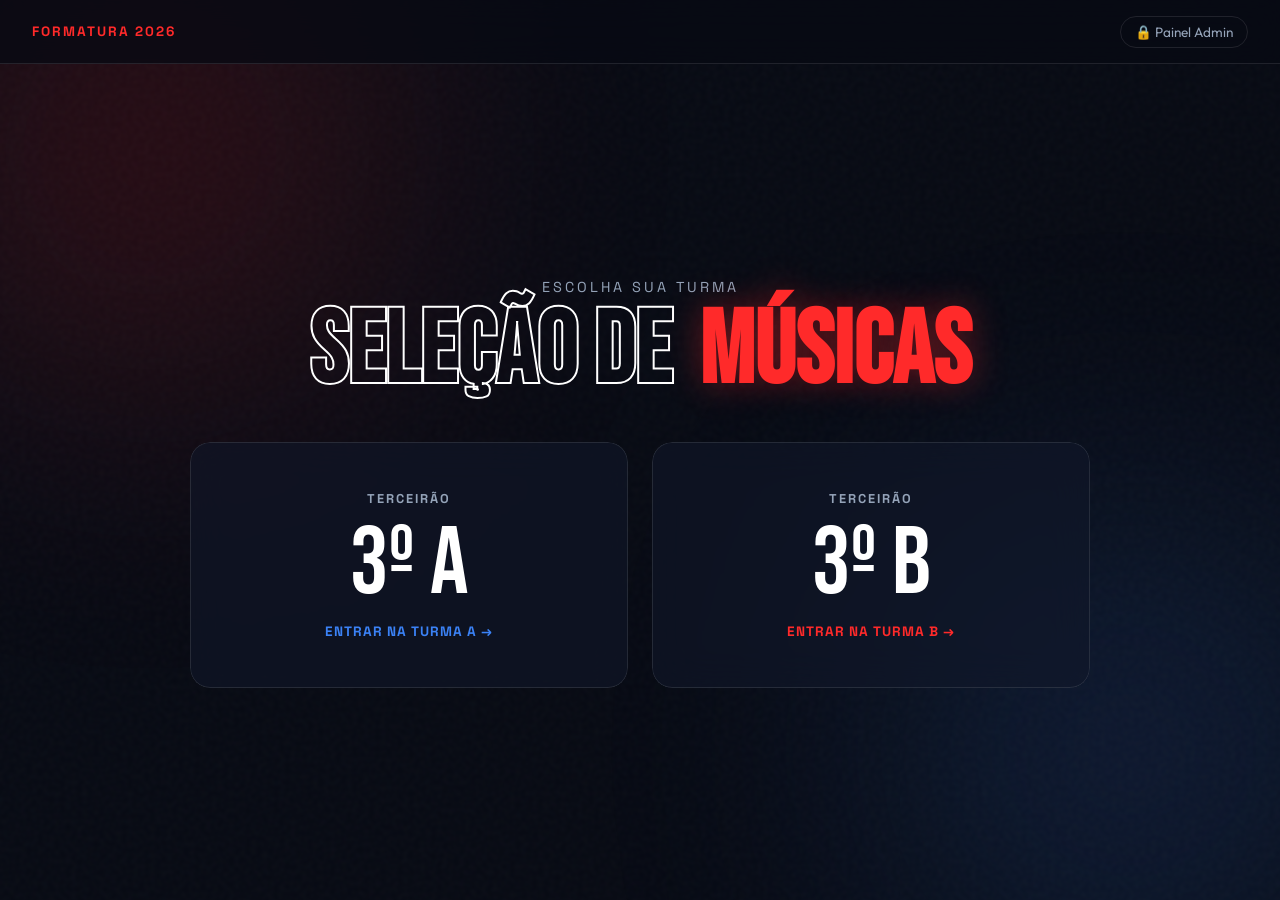
==== commit 342a15cd: "refactor: fluxo ultra simples, focado na escolha da turma e 100% funcional" ====
--- a/index.html
+++ b/index.html
@@ -3,308 +3,140 @@
 <head>
     <meta charset="UTF-8">
     <meta name="viewport" content="width=device-width, initial-scale=1.0">
-    <title>Músicas de Formatura 2026 · Terceirão</title>
+    <title>Músicas de Formatura 2026</title>
     
-    <!-- Google Fonts: Bebas Neue, Space Grotesk, Syne, Outfit -->
     <link rel="preconnect" href="https://fonts.googleapis.com">
     <link rel="preconnect" href="https://fonts.gstatic.com" crossorigin>
-    <link href="https://fonts.googleapis.com/css2?family=Bebas+Neue&family=Space+Grotesk:wght@400;500;600;700&family=Syne:wght@700;800;900&family=Outfit:wght@300;400;500;600;700&display=swap" rel="stylesheet">
-    
+    <link href="https://fonts.googleapis.com/css2?family=Bebas+Neue&family=Space+Grotesk:wght@500;700&family=Outfit:wght@400;600;700&display=swap" rel="stylesheet">
     <link rel="stylesheet" href="css/student.css">
 </head>
 <body>
 
-    <!-- Canvas para Efeito de Partículas / Glow Dinâmico -->
+    <!-- Ambient background effects -->
     <div class="ambient-glow glow-1"></div>
     <div class="ambient-glow glow-2"></div>
-    <div class="ambient-glow glow-3"></div>
     <div class="grain-overlay"></div>
 
-    <div class="app-viewport">
-
-        <!-- HEADER MINIMALISTA & EDITORIAL -->
-        <header class="editorial-nav">
-            <div class="nav-left">
-                <span class="nav-tag">CLASS OF 2026</span>
-                <span class="nav-sep">/</span>
-                <span class="nav-title">MÚSICAS DE ENTRADA</span>
-            </div>
-            <div class="nav-center">
-                <span class="nav-edition">3º ANO A & B • EDIÇÃO OFICIAL</span>
-            </div>
-            <div class="nav-right">
-                <a href="admin.html" class="admin-chip">
-                    <span class="chip-dot"></span>
-                    <span>PAINEL ADMIN</span>
-                </a>
-            </div>
+    <div class="app-layout">
+        
+        <!-- TOPO DISCRETO -->
+        <header class="top-bar">
+            <div class="brand-tag">FORMATURA 2026</div>
+            <a href="admin.html" class="admin-link">🔒 Painel Admin</a>
         </header>
 
-        <!-- CONTAINER PRINCIPAL FULLSCREEN -->
-        <main class="main-stage">
+        <!-- CONTAINER PRINCIPAL -->
+        <main class="center-stage">
 
-            <!-- ==============================================
-                 FASE 1: HERO EDITORIAL + ESCOLHA DA TURMA
-                 ============================================== -->
-            <section id="stepTurma" class="stage-section active">
-                <div class="hero-editorial">
-                    <div class="hero-top-meta">
-                        <span class="meta-item">COMISSÃO DE FORMATURA</span>
-                        <span class="meta-item">SELEÇÃO MUSICAL EXCLUSIVA</span>
-                        <span class="meta-item" id="totalHeroCount">73 FORMANDOS</span>
+            <!-- PASSO 1: ESCOLHER A TURMA (DIRETO E IMPACTANTE) -->
+            <section id="stepTurma" class="view-panel active">
+                <div class="headline-box">
+                    <span class="headline-sub">ESCOLHA SUA TURMA</span>
+                    <h1 class="headline-main">
+                        <span class="outline-txt">SELEÇÃO DE</span>
+                        <span class="fill-txt">MÚSICAS</span>
+                    </h1>
+                </div>
+
+                <div class="turmas-grid">
+                    <!-- TURMA A -->
+                    <button class="turma-btn" data-turma="A">
+                        <div class="glass-fill"></div>
+                        <div class="btn-content">
+                            <span class="btn-tag">TERCEIRÃO</span>
+                            <span class="btn-letter">3º A</span>
+                            <span class="btn-action">ENTRAR NA TURMA A →</span>
+                        </div>
+                    </button>
+
+                    <!-- TURMA B -->
+                    <button class="turma-btn turma-b" data-turma="B">
+                        <div class="glass-fill"></div>
+                        <div class="btn-content">
+                            <span class="btn-tag">TERCEIRÃO</span>
+                            <span class="btn-letter">3º B</span>
+                            <span class="btn-action">ENTRAR NA TURMA B →</span>
+                        </div>
+                    </button>
+                </div>
+            </section>
+
+            <!-- PASSO 2: SELECIONAR SEU NOME E ENVIAR MÚSICA -->
+            <section id="stepAlunos" class="view-panel">
+                <div class="panel-head">
+                    <button id="btnVoltarTurma" class="back-pill">← Trocar de Turma</button>
+                    <div class="current-turma-badge" id="turmaActiveBadge">3º ANO A</div>
+                </div>
+
+                <div class="search-container">
+                    <input type="text" id="searchInput" placeholder="Pesquisar seu nome..." autocomplete="off">
+                </div>
+
+                <!-- LISTA DE ALUNOS -->
+                <div class="alunos-list-scroll" id="alunosList"></div>
+            </section>
+
+        </main>
+
+        <!-- MODAL SIMPLES PARA ENVIAR/VER MÚSICA DO ALUNO -->
+        <div id="modalAluno" class="modal-overlay">
+            <div class="modal-card">
+                <div class="modal-header">
+                    <div>
+                        <span class="modal-sub" id="modalTurmaTag">TURMA A</span>
+                        <h3 class="modal-title" id="modalAlunoNome">Nome do Aluno</h3>
+                    </div>
+                    <button id="btnFecharModal" class="btn-close">✕</button>
+                </div>
+
+                <!-- SITUAÇÃO ATUAL -->
+                <div class="situacao-card" id="situacaoBox">
+                    <div class="sit-status" id="sitStatusTag">PENDENTE</div>
+                    <div class="sit-info" id="sitMusicaTxt">Nenhuma música escolhida ainda</div>
+                </div>
+
+                <!-- FORMULÁRIO RÁPIDO -->
+                <form id="formMusica" class="form-rapido">
+                    <div class="form-group">
+                        <label>Link do YouTube</label>
+                        <div class="input-detect">
+                            <input type="url" id="inputYtLink" placeholder="https://www.youtube.com/watch?v=...">
+                            <button type="button" id="btnDetectar">Detectar</button>
+                        </div>
+                        <span class="detect-result" id="detectResult"></span>
                     </div>
 
-                    <!-- TIPOGRAFIA MASSIVA ESTILO BRUTALISTA / EDITORIAL -->
-                    <div class="hero-title-box">
-                        <div class="title-row-sub">TRILHA SONORA DO SEU MOMENTO</div>
-                        <h1 class="giant-headline">
-                            <span class="word-outline">SUA</span>
-                            <span class="word-fill">MÚSICA</span>
-                        </h1>
-                        <div class="title-banner-sub">
-                            <span class="sub-badge">FORMATURA 2026</span>
-                            <p class="sub-desc">Selecione sua turma abaixo, encontre seu nome na chamada oficial e envie a música que vai marcar sua entrada triunfal.</p>
+                    <div class="form-group">
+                        <label>Nome da Música *</label>
+                        <input type="text" id="inputNomeMusica" placeholder="Ex: Viva La Vida" required>
+                    </div>
+
+                    <div class="form-group">
+                        <label>Artista ou Banda</label>
+                        <input type="text" id="inputArtista" placeholder="Ex: Coldplay">
+                    </div>
+
+                    <div class="form-row-2">
+                        <div class="form-group">
+                            <label>Início do Trecho</label>
+                            <input type="text" id="inputInicio" placeholder="Ex: 0:40">
+                        </div>
+                        <div class="form-group">
+                            <label>Fim do Trecho</label>
+                            <input type="text" id="inputFim" placeholder="Ex: 1:10">
                         </div>
                     </div>
 
-                    <!-- CARTÕES DE TURMA GLASSMORPHISM HIGH-END -->
-                    <div class="class-selection-container">
-                        <button class="turma-card-modern" data-turma="A">
-                            <div class="card-glass-bg"></div>
-                            <div class="card-inner">
-                                <div class="turma-top-row">
-                                    <span class="turma-badge">TURMA OFICIAL</span>
-                                    <span class="turma-arrow">↗</span>
-                                </div>
-                                <div class="turma-big-symbol">3º A</div>
-                                <div class="turma-meta">
-                                    <h3>3º Ano A</h3>
-                                    <p>39 Formandos Cadastrados</p>
-                                </div>
-                                <div class="turma-cta">
-                                    <span>SELECIONAR TURMA</span>
-                                </div>
-                            </div>
-                        </button>
+                    <button type="submit" class="btn-salvar" id="btnSalvarMusica">Salvar Minha Música ✓</button>
+                </form>
+            </div>
+        </div>
 
-                        <button class="turma-card-modern turma-b-card" data-turma="B">
-                            <div class="card-glass-bg"></div>
-                            <div class="card-inner">
-                                <div class="turma-top-row">
-                                    <span class="turma-badge">TURMA OFICIAL</span>
-                                    <span class="turma-arrow">↗</span>
-                                </div>
-                                <div class="turma-big-symbol">3º B</div>
-                                <div class="turma-meta">
-                                    <h3>3º Ano B</h3>
-                                    <p>34 Formandos Cadastrados</p>
-                                </div>
-                                <div class="turma-cta">
-                                    <span>SELECIONAR TURMA</span>
-                                </div>
-                            </div>
-                        </button>
-                    </div>
-
-                    <div class="hero-footer-bar">
-                        <span>AUDIO CUTTER & PREVIEW INTEGRADO</span>
-                        <span class="footer-dot">•</span>
-                        <span>SISTEMA DE SINCRONIZAÇÃO EM TEMPO REAL</span>
-                    </div>
-                </div>
-            </section>
-
-
-            <!-- ==============================================
-                 FASE 2: LISTAGEM DA TURMA + BUSCA EM TELA TODA
-                 ============================================== -->
-            <section id="stepList" class="stage-section">
-                <div class="split-view">
-                    
-                    <!-- PAINEL LATERAL ESQUERDO: FILTROS & CABEÇALHO -->
-                    <aside class="sidebar-editorial">
-                        <button id="btnBackToHero" class="btn-back-pill">
-                            <span class="arrow-back">←</span>
-                            <span>MUDAR TURMA</span>
-                        </button>
-
-                        <div class="sidebar-header-box">
-                            <div class="sidebar-turma-tag" id="sidebarTurmaPill">3º ANO A</div>
-                            <h2 class="sidebar-title">LISTA DE FORMANDOS</h2>
-                            <p class="sidebar-desc">Encontre o seu nome na relação oficial abaixo para visualizar a sua situação ou sugerir sua música.</p>
-                        </div>
-
-                        <!-- BUSCA DE ALUNO -->
-                        <div class="search-glass-wrap">
-                            <div class="search-icon-wrap">🔍</div>
-                            <input type="text" id="studentSearchInput" placeholder="Digite seu nome completo..." autocomplete="off">
-                            <button id="clearSearchBtn" class="clear-btn-glass" style="display:none;">✕</button>
-                        </div>
-
-                        <!-- STATUS COUNTER -->
-                        <div class="stats-pills-row">
-                            <div class="stat-bubble">
-                                <span class="stat-num" id="sideStatTotal">0</span>
-                                <span class="stat-lbl">TOTAL</span>
-                            </div>
-                            <div class="stat-bubble green">
-                                <span class="stat-num" id="sideStatAprovados">0</span>
-                                <span class="stat-lbl">APROVADAS</span>
-                            </div>
-                            <div class="stat-bubble yellow">
-                                <span class="stat-num" id="sideStatPendentes">0</span>
-                                <span class="stat-lbl">PENDENTES</span>
-                            </div>
-                        </div>
-
-                        <div class="instructions-card-glass">
-                            <div class="glass-inst-title">💡 Dica de Escolha</div>
-                            <p>Ao selecionar a música no YouTube, você poderá apontar os segundos exatos (início e fim) do refrão para tocar no momento dos seus passos até o palco.</p>
-                        </div>
-                    </aside>
-
-                    <!-- PAINEL DIREITO: TABELA / GRID EDITORIAL DE ALUNOS -->
-                    <div class="content-table-wrapper">
-                        <div class="table-top-bar">
-                            <span class="col-head-name">FORMANDO</span>
-                            <span class="col-head-song">MÚSICA SELECIONADA</span>
-                            <span class="col-head-status">SITUAÇÃO</span>
-                            <span class="col-head-action">AÇÃO</span>
-                        </div>
-
-                        <div class="student-cards-scroll" id="studentsScrollList">
-                            <!-- Cards/Linhas geradas dinamicamente -->
-                        </div>
-                    </div>
-
-                </div>
-            </section>
-
-
-            <!-- ==============================================
-                 FASE 3: MODAL / DRAWER INTERATIVO DO FORMANDO
-                 ============================================== -->
-            <div id="studentProfileDrawer" class="editorial-drawer">
-                <div class="drawer-backdrop" id="drawerBackdrop"></div>
-                <div class="drawer-window glass-panel">
-                    
-                    <div class="drawer-header">
-                        <div class="drawer-user-info">
-                            <div class="drawer-avatar" id="drawerAvatar">AL</div>
-                            <div>
-                                <div class="drawer-turma-badge" id="drawerTurmaBadge">3º ANO A</div>
-                                <h3 class="drawer-user-name" id="drawerUserName">Nome do Formando</h3>
-                            </div>
-                        </div>
-                        <button class="drawer-close-btn" id="btnCloseDrawer">✕</button>
-                    </div>
-
-                    <div class="drawer-scroll-body">
-                        
-                        <!-- CARD DO STATUS ATUAL -->
-                        <div class="status-banner-card" id="drawerStatusBanner">
-                            <div class="status-left">
-                                <div class="status-indicator-dot"></div>
-                                <div>
-                                    <div class="status-heading" id="drawerStatusTitle">PENDENTE</div>
-                                    <div class="status-sub" id="drawerStatusSub">Aguardando envio ou aprovação da comissão</div>
-                                </div>
-                            </div>
-                            <div class="status-pill-lg" id="drawerStatusPill">NENHUMA MÚSICA</div>
-                        </div>
-
-                        <!-- EXIBIÇÃO DA MÚSICA ESCOLHIDA (SE EXISTIR) -->
-                        <div class="current-song-box glass-panel-nested" id="drawerCurrentSongBox" style="display:none;">
-                            <div class="song-box-header">
-                                <span class="song-box-label">MÚSICA ATUAL REGISTRADA</span>
-                                <span class="song-badge-music">YOUTUBE TRACK</span>
-                            </div>
-                            <div class="song-box-body">
-                                <div class="song-icon-disc">💿</div>
-                                <div class="song-info-meta">
-                                    <h4 class="song-main-title" id="drawerSongTitle">—</h4>
-                                    <p class="song-artist-name" id="drawerSongArtist">—</p>
-                                    <div class="song-snippet-pill" id="drawerSongSnippet">
-                                        ⏱ Trecho do refrão: <strong>0:00 → 0:30</strong>
-                                    </div>
-                                </div>
-                            </div>
-                            <a href="#" target="_blank" id="drawerSongYoutubeLink" class="btn-yt-external">
-                                <span>ASSISTIR NO YOUTUBE</span>
-                                <span>↗</span>
-                            </a>
-                        </div>
-
-                        <!-- FORMULÁRIO DE SUGESTÃO / ATUALIZAÇÃO -->
-                        <div class="form-container-glass">
-                            <div class="form-title-row">
-                                <h4>SUGERIR OU ALTERAR MÚSICA</h4>
-                                <span class="form-badge">FORMULÁRIO OFICIAL</span>
-                            </div>
-
-                            <form id="drawerSuggestionForm">
-                                <div class="input-field-group">
-                                    <label>LINK DO YOUTUBE</label>
-                                    <div class="input-with-action">
-                                        <input type="url" id="drawerInputLink" placeholder="Cole o link https://www.youtube.com/watch?v=..." autocomplete="off">
-                                        <button type="button" id="btnAutoDetect" class="btn-detect-action">
-                                            <span>✨ DETECTAR DADOS</span>
-                                        </button>
-                                    </div>
-                                    <div class="detect-badge-status" id="detectStatusMessage" style="display:none;"></div>
-                                </div>
-
-                                <div class="two-cols-row">
-                                    <div class="input-field-group">
-                                        <label>NOME DA MÚSICA *</label>
-                                        <input type="text" id="drawerInputTitle" placeholder="Ex: Viva La Vida" required>
-                                    </div>
-                                    <div class="input-field-group">
-                                        <label>ARTISTA OU BANDA *</label>
-                                        <input type="text" id="drawerInputArtist" placeholder="Ex: Coldplay" required>
-                                    </div>
-                                </div>
-
-                                <div class="two-cols-row">
-                                    <div class="input-field-group">
-                                        <label>INÍCIO DO TRECHO (REFRÃO)</label>
-                                        <input type="text" id="drawerInputStart" placeholder="Ex: 0:45 ou 45">
-                                    </div>
-                                    <div class="input-field-group">
-                                        <label>FIM DO TRECHO</label>
-                                        <input type="text" id="drawerInputEnd" placeholder="Ex: 1:15 ou 75">
-                                    </div>
-                                </div>
-
-                                <div class="drawer-notice-box">
-                                    <span>⚠️</span>
-                                    <p>Ao enviar, sua sugestão entrará com o status <strong>"ESCOLHIDO"</strong> para revisão da comissão organizadora. Apenas faixas adequadas para o evento solene serão aprovadas.</p>
-                                </div>
-
-                                <button type="submit" class="btn-submit-hero" id="btnSubmitDrawerForm">
-                                    <span>SALVAR & ENVIAR MINHA ESCOLHA</span>
-                                    <span class="btn-arrow">→</span>
-                                </button>
-
-                                <div class="submission-alert" id="submissionAlert" style="display:none;"></div>
-                            </form>
-                        </div>
-
-                    </div>
-                </div>
-            </div>
-
-        </main>
-
-        <!-- FLOATING TOAST -->
-        <div class="toast-floating" id="toastMessage">
-            <span class="toast-icon">✓</span>
-            <span class="toast-txt" id="toastText">Operação concluída</span>
-        </div>
+        <!-- AVISO TOAST -->
+        <div id="toast" class="toast-box">Música salva com sucesso!</div>
 
     </div>
 
-    <!-- Script de Gestão Pública de Alunos -->
     <script src="js/student.js"></script>
 </body>
 </html>
--- a/css/student.css
+++ b/css/student.css
@@ -1,39 +1,21 @@
-/* ==============================================================
-   CSS EDITORIAL / BRUTALISTA / ULTRA GLASSMORPHISM
-   FormandoMusix 2026 - Versão Desktop Fullscreen & Mobile Fluido
-   ============================================================== */
-
-@import url('https://fonts.googleapis.com/css2?family=Bebas+Neue&family=Space+Grotesk:wght@400;500;600;700&family=Syne:wght@700;800;900&family=Outfit:wght@300;400;500;600;700;800&display=swap');
+/* ==========================================================
+   CSS SUPER LIMPO, FULLSCREEN E ULTRA FUNCIONAL COM GLASSMORPHISM
+   ========================================================== */
+
+@import url('https://fonts.googleapis.com/css2?family=Bebas+Neue&family=Space+Grotesk:wght@500;700&family=Outfit:wght@400;600;700&display=swap');
 
 :root {
-    --bg-deep: #05070e;
-    --bg-dark: #080c18;
-    --brand-red: #ff2a2a;
-    --brand-blue: #2563eb;
-    --brand-cyan: #06b6d4;
-    --brand-purple: #7c3aed;
-    --brand-emerald: #10b981;
-    --brand-amber: #f59e0b;
-
-    --glass-bg: rgba(14, 20, 36, 0.45);
-    --glass-bg-hover: rgba(22, 32, 58, 0.65);
-    --glass-border: rgba(255, 255, 255, 0.08);
-    --glass-border-bright: rgba(255, 255, 255, 0.2);
-    --glass-glow: 0 16px 40px rgba(0, 0, 0, 0.6);
-
-    --text-pure: #ffffff;
-    --text-sub: #cbd5e1;
-    --text-muted: #64748b;
-
-    --font-giant: 'Bebas Neue', sans-serif;
-    --font-syne: 'Syne', sans-serif;
-    --font-space: 'Space Grotesk', sans-serif;
-    --font-sans: 'Outfit', sans-serif;
-
-    --transition: all 0.35s cubic-bezier(0.16, 1, 0.3, 1);
-}
-
-/* RESET */
+    --bg-dark: #070a13;
+    --red-brand: #ff2a2a;
+    --blue-brand: #3b82f6;
+    --emerald: #10b981;
+    --amber: #f59e0b;
+    --glass: rgba(18, 24, 43, 0.6);
+    --glass-border: rgba(255, 255, 255, 0.1);
+    --text-main: #ffffff;
+    --text-muted: #94a3b8;
+}
+
 *, *::before, *::after {
     box-sizing: border-box;
     margin: 0;
@@ -43,1310 +25,542 @@
 html, body {
     width: 100%;
     min-height: 100vh;
-    background-color: var(--bg-deep);
-    color: var(--text-pure);
-    font-family: var(--font-sans);
+    background: var(--bg-dark);
+    color: var(--text-main);
+    font-family: 'Outfit', sans-serif;
     overflow-x: hidden;
-    overflow-y: auto;
-}
-
-/* AMBIENT GLOWS NO FUNDO */
+}
+
+/* Efeitos de Fundo */
 .ambient-glow {
     position: fixed;
     border-radius: 50%;
     filter: blur(140px);
     pointer-events: none;
     z-index: 0;
-    opacity: 0.45;
-}
-
+    opacity: 0.35;
+}
 .glow-1 {
-    width: 700px;
-    height: 700px;
-    background: radial-gradient(circle, rgba(37, 99, 235, 0.35), transparent 70%);
-    top: -200px;
-    left: -200px;
-    animation: pulseGlow 12s infinite alternate;
-}
-
+    width: 600px;
+    height: 600px;
+    background: radial-gradient(circle, #ff2a2a, transparent 70%);
+    top: -150px;
+    left: -150px;
+}
 .glow-2 {
     width: 600px;
     height: 600px;
-    background: radial-gradient(circle, rgba(255, 42, 42, 0.25), transparent 70%);
+    background: radial-gradient(circle, #3b82f6, transparent 70%);
     bottom: -150px;
     right: -150px;
-    animation: pulseGlow 15s infinite alternate-reverse;
-}
-
-.glow-3 {
-    width: 500px;
-    height: 500px;
-    background: radial-gradient(circle, rgba(124, 58, 237, 0.2), transparent 70%);
-    top: 40%;
-    left: 45%;
-    transform: translate(-50%, -50%);
-}
-
-@keyframes pulseGlow {
-    0% { transform: scale(1) translate(0, 0); opacity: 0.35; }
-    50% { transform: scale(1.15) translate(40px, 30px); opacity: 0.55; }
-    100% { transform: scale(0.95) translate(-30px, 20px); opacity: 0.4; }
-}
-
+}
 .grain-overlay {
     position: fixed;
     inset: 0;
-    background-image: url("data:image/svg+xml,%3Csvg viewBox='0 0 200 200' xmlns='http://www.w3.org/2000/svg'%3E%3Cfilter id='noiseFilter'%3E%3CfeTurbulence type='fractalNoise' baseFrequency='0.8' numOctaves='3' stitchTiles='stitch'/%3E%3C/filter%3E%3Crect width='100%25' height='100%25' filter='url(%23noiseFilter)' opacity='0.03'/%3E%3C/svg%3E");
+    background-image: url("data:image/svg+xml,%3Csvg viewBox='0 0 200 200' xmlns='http://www.w3.org/2000/svg'%3E%3Cfilter id='n'%3E%3CfeTurbulence type='fractalNoise' baseFrequency='0.8'/%3E%3C/filter%3E%3Crect width='100%25' height='100%25' filter='url(%23n)' opacity='0.03'/%3E%3C/svg%3E");
     pointer-events: none;
     z-index: 1;
 }
 
-/* VIEWPORT CONTAINER */
-.app-viewport {
+/* Layout */
+.app-layout {
     position: relative;
     z-index: 2;
     min-height: 100vh;
     display: flex;
     flex-direction: column;
-    width: 100%;
-}
-
-/* ==============================================================
-   HEADER EDITORIAL
-   ============================================================== */
-.editorial-nav {
-    height: 68px;
-    width: 100%;
+}
+
+.top-bar {
+    height: 64px;
     display: flex;
     align-items: center;
     justify-content: space-between;
-    padding: 0 40px;
+    padding: 0 32px;
     border-bottom: 1px solid var(--glass-border);
-    background: rgba(5, 7, 14, 0.7);
-    backdrop-filter: blur(20px);
-    -webkit-backdrop-filter: blur(20px);
-    position: sticky;
-    top: 0;
-    z-index: 100;
-}
-
-.nav-left {
-    display: flex;
-    align-items: center;
-    gap: 12px;
-    font-family: var(--font-space);
+    background: rgba(7, 10, 19, 0.75);
+    backdrop-filter: blur(16px);
+}
+
+.brand-tag {
+    font-family: 'Space Grotesk', sans-serif;
     font-weight: 700;
     font-size: 0.85rem;
-    letter-spacing: 1.5px;
-}
-
-.nav-tag {
-    color: var(--brand-red);
-    background: rgba(255, 42, 42, 0.1);
-    padding: 4px 10px;
-    border-radius: 4px;
-    border: 1px solid rgba(255, 42, 42, 0.2);
-}
-
-.nav-sep { color: var(--text-muted); }
-.nav-title { color: var(--text-pure); }
-
-.nav-center {
-    font-family: var(--font-space);
-    font-size: 0.75rem;
-    color: var(--text-muted);
     letter-spacing: 2px;
-}
-
-.admin-chip {
-    display: flex;
-    align-items: center;
-    gap: 8px;
-    padding: 8px 16px;
-    border-radius: 30px;
-    background: rgba(255, 255, 255, 0.04);
-    border: 1px solid var(--glass-border);
-    color: var(--text-sub);
-    font-family: var(--font-space);
-    font-size: 0.75rem;
-    font-weight: 700;
-    letter-spacing: 1px;
+    color: var(--red-brand);
+}
+
+.admin-link {
+    color: var(--text-muted);
     text-decoration: none;
-    transition: var(--transition);
-}
-
-.admin-chip:hover {
-    background: rgba(255, 255, 255, 0.1);
-    color: #fff;
-    border-color: var(--glass-border-bright);
-    box-shadow: 0 0 15px rgba(255, 255, 255, 0.15);
-}
-
-.chip-dot {
-    width: 8px;
-    height: 8px;
-    border-radius: 50%;
-    background: var(--brand-red);
-    box-shadow: 0 0 8px var(--brand-red);
-}
-
-/* ==============================================================
-   MAIN STAGE: TRANSIÇÕES DE FASE
-   ============================================================== */
-.main-stage {
-    flex: 1;
-    display: flex;
-    position: relative;
-    width: 100%;
-}
-
-.stage-section {
-    display: none;
-    width: 100%;
-    min-height: calc(100vh - 68px);
-    opacity: 0;
-    transition: opacity 0.4s ease, transform 0.4s ease;
-}
-
-.stage-section.active {
-    display: block;
-    opacity: 1;
-    animation: fadeInStage 0.4s cubic-bezier(0.16, 1, 0.3, 1) forwards;
-}
-
-@keyframes fadeInStage {
-    from { opacity: 0; transform: translateY(16px); }
-    to { opacity: 1; transform: translateY(0); }
-}
-
-/* ==============================================================
-   HERO EDITORIAL & ESCOLHA DA TURMA (TELA TODA PREENCHIDA)
-   ============================================================== */
-.hero-editorial {
-    padding: 60px 80px 40px;
-    display: flex;
-    flex-direction: column;
-    justify-content: space-between;
-    min-height: calc(100vh - 68px);
-    width: 100%;
-    max-width: 1600px;
-    margin: 0 auto;
-}
-
-.hero-top-meta {
-    display: flex;
-    justify-content: space-between;
-    align-items: center;
-    border-bottom: 1px solid var(--glass-border);
-    padding-bottom: 20px;
-    font-family: var(--font-space);
-    font-size: 0.8rem;
-    font-weight: 600;
-    color: var(--text-muted);
-    letter-spacing: 2px;
-}
-
-.hero-title-box {
-    margin: 40px 0;
-}
-
-.title-row-sub {
-    font-family: var(--font-space);
-    font-weight: 700;
-    font-size: 0.95rem;
-    color: var(--brand-red);
-    letter-spacing: 4px;
-    margin-bottom: 12px;
-}
-
-/* TIPOGRAFIA MASSIVA */
-.giant-headline {
-    font-family: var(--font-giant);
-    font-size: clamp(4.5rem, 13vw, 12rem);
-    line-height: 0.88;
-    letter-spacing: -2px;
-    text-transform: uppercase;
-    display: flex;
-    flex-wrap: wrap;
-    gap: 20px;
-    margin-bottom: 24px;
-}
-
-.word-outline {
-    color: transparent;
-    -webkit-text-stroke: 2px rgba(255, 255, 255, 0.85);
-    transition: var(--transition);
-}
-
-.word-outline:hover {
-    color: #fff;
-    -webkit-text-stroke: 2px #fff;
-    text-shadow: 0 0 40px rgba(255, 255, 255, 0.5);
-}
-
-.word-fill {
-    color: var(--brand-red);
-    text-shadow: 0 0 50px rgba(255, 42, 42, 0.4);
-}
-
-.title-banner-sub {
-    display: flex;
-    align-items: center;
-    gap: 24px;
-    max-width: 850px;
-}
-
-.sub-badge {
-    background: #fff;
-    color: #000;
-    font-family: var(--font-space);
-    font-weight: 800;
     font-size: 0.85rem;
     padding: 6px 14px;
-    border-radius: 4px;
-    white-space: nowrap;
-    letter-spacing: 1px;
-}
-
-.sub-desc {
-    font-size: 1.05rem;
-    color: var(--text-sub);
-    line-height: 1.6;
-}
-
-/* SELEÇÃO DE TURMAS EM GLASSMORPHISM EXPANSIVO */
-.class-selection-container {
+    border-radius: 20px;
+    border: 1px solid var(--glass-border);
+    transition: 0.2s ease;
+}
+.admin-link:hover {
+    color: #fff;
+    background: rgba(255, 255, 255, 0.08);
+}
+
+/* Palco Central */
+.center-stage {
+    flex: 1;
+    display: flex;
+    align-items: center;
+    justify-content: center;
+    padding: 40px 24px;
+    width: 100%;
+}
+
+.view-panel {
+    display: none;
+    width: 100%;
+    max-width: 900px;
+    animation: fadeIn 0.3s ease forwards;
+}
+
+.view-panel.active {
+    display: block;
+}
+
+@keyframes fadeIn {
+    from { opacity: 0; transform: translateY(10px); }
+    to { opacity: 1; transform: translateY(0); }
+}
+
+/* PASSO 1: ESCOLHER TURMA */
+.headline-box {
+    text-align: center;
+    margin-bottom: 40px;
+}
+
+.headline-sub {
+    font-family: 'Space Grotesk', sans-serif;
+    font-size: 0.9rem;
+    letter-spacing: 3px;
+    color: var(--text-muted);
+}
+
+.headline-main {
+    font-family: 'Bebas Neue', sans-serif;
+    font-size: clamp(3.5rem, 8vw, 7rem);
+    line-height: 0.95;
+    margin-top: 8px;
+}
+
+.outline-txt {
+    color: transparent;
+    -webkit-text-stroke: 2px #fff;
+    margin-right: 12px;
+}
+
+.fill-txt {
+    color: var(--red-brand);
+    text-shadow: 0 0 35px rgba(255, 42, 42, 0.4);
+}
+
+.turmas-grid {
     display: grid;
     grid-template-columns: 1fr 1fr;
-    gap: 32px;
-    margin: 30px 0 50px;
-}
-
-.turma-card-modern {
+    gap: 24px;
+    width: 100%;
+}
+
+.turma-btn {
     position: relative;
     background: transparent;
     border: none;
-    padding: 0;
     cursor: pointer;
-    text-align: left;
+    border-radius: 20px;
+    overflow: hidden;
     outline: none;
-    border-radius: 24px;
-    overflow: hidden;
-    transition: var(--transition);
-}
-
-.card-glass-bg {
+    transition: 0.3s ease;
+}
+
+.glass-fill {
     position: absolute;
     inset: 0;
-    background: var(--glass-bg);
-    border: 1px solid var(--glass-border);
-    backdrop-filter: blur(28px);
-    -webkit-backdrop-filter: blur(28px);
-    border-radius: 24px;
-    transition: var(--transition);
-    box-shadow: var(--glass-glow);
-}
-
-.card-inner {
+    background: var(--glass);
+    border: 1px solid var(--glass-border);
+    backdrop-filter: blur(20px);
+    border-radius: 20px;
+    transition: 0.3s ease;
+}
+
+.btn-content {
     position: relative;
     z-index: 2;
-    padding: 44px;
+    padding: 48px 32px;
     display: flex;
     flex-direction: column;
+    align-items: center;
+    justify-content: center;
+    text-align: center;
+}
+
+.btn-tag {
+    font-family: 'Space Grotesk', sans-serif;
+    font-size: 0.8rem;
+    font-weight: 700;
+    letter-spacing: 2px;
+    color: var(--text-muted);
+}
+
+.btn-letter {
+    font-family: 'Bebas Neue', sans-serif;
+    font-size: 6rem;
+    line-height: 1;
+    margin: 10px 0;
+    color: #fff;
+}
+
+.btn-action {
+    font-family: 'Space Grotesk', sans-serif;
+    font-size: 0.85rem;
+    font-weight: 700;
+    color: var(--blue-brand);
+    letter-spacing: 1px;
+}
+
+.turma-btn:hover .glass-fill {
+    background: rgba(59, 130, 246, 0.15);
+    border-color: var(--blue-brand);
+    transform: translateY(-4px);
+    box-shadow: 0 15px 40px rgba(59, 130, 246, 0.25);
+}
+
+.turma-b .btn-action {
+    color: var(--red-brand);
+}
+
+.turma-b:hover .glass-fill {
+    background: rgba(255, 42, 42, 0.15);
+    border-color: var(--red-brand);
+    box-shadow: 0 15px 40px rgba(255, 42, 42, 0.25);
+}
+
+/* PASSO 2: LISTAGEM DE ALUNOS */
+.panel-head {
+    display: flex;
+    align-items: center;
     justify-content: space-between;
-    min-height: 280px;
-}
-
-.turma-top-row {
-    display: flex;
+    margin-bottom: 24px;
+}
+
+.back-pill {
+    background: rgba(255, 255, 255, 0.06);
+    border: 1px solid var(--glass-border);
+    color: #fff;
+    padding: 10px 18px;
+    border-radius: 30px;
+    cursor: pointer;
+    font-family: 'Space Grotesk', sans-serif;
+    font-size: 0.85rem;
+    font-weight: 700;
+    transition: 0.2s ease;
+}
+
+.back-pill:hover {
+    background: rgba(255, 255, 255, 0.15);
+}
+
+.current-turma-badge {
+    font-family: 'Space Grotesk', sans-serif;
+    font-weight: 700;
+    letter-spacing: 2px;
+    color: var(--blue-brand);
+    background: rgba(59, 130, 246, 0.12);
+    padding: 6px 14px;
+    border-radius: 20px;
+    border: 1px solid rgba(59, 130, 246, 0.3);
+}
+
+.search-container {
+    margin-bottom: 20px;
+}
+
+.search-container input {
+    width: 100%;
+    padding: 16px 20px;
+    background: rgba(255, 255, 255, 0.05);
+    border: 1px solid var(--glass-border);
+    border-radius: 12px;
+    color: #fff;
+    font-size: 1rem;
+    outline: none;
+    transition: 0.2s ease;
+}
+
+.search-container input:focus {
+    background: rgba(255, 255, 255, 0.08);
+    border-color: var(--blue-brand);
+    box-shadow: 0 0 20px rgba(59, 130, 246, 0.25);
+}
+
+.alunos-list-scroll {
+    display: flex;
+    flex-direction: column;
+    gap: 8px;
+    max-height: 60vh;
+    overflow-y: auto;
+    padding-right: 6px;
+}
+
+.aluno-item {
+    display: flex;
+    align-items: center;
     justify-content: space-between;
-    align-items: center;
-}
-
-.turma-badge {
-    font-family: var(--font-space);
-    font-size: 0.75rem;
-    font-weight: 700;
-    letter-spacing: 1.5px;
+    padding: 16px 20px;
+    background: var(--glass);
+    border: 1px solid var(--glass-border);
+    border-radius: 12px;
+    cursor: pointer;
+    transition: 0.2s ease;
+}
+
+.aluno-item:hover {
+    background: rgba(255, 255, 255, 0.08);
+    border-color: rgba(255, 255, 255, 0.25);
+    transform: translateX(4px);
+}
+
+.aluno-info h4 {
+    font-size: 1rem;
+    font-weight: 600;
+    color: #fff;
+}
+
+.aluno-info p {
+    font-size: 0.8rem;
+    color: var(--text-muted);
+    margin-top: 2px;
+}
+
+.aluno-status-badge {
+    font-family: 'Space Grotesk', sans-serif;
+    font-size: 0.72rem;
+    font-weight: 700;
     padding: 4px 10px;
     border-radius: 20px;
+    letter-spacing: 1px;
+}
+
+.badge-pendente {
+    background: rgba(245, 158, 11, 0.12);
+    color: #fbbf24;
+    border: 1px solid rgba(245, 158, 11, 0.3);
+}
+
+.badge-escolhido {
+    background: rgba(59, 130, 246, 0.12);
+    color: #93c5fd;
+    border: 1px solid rgba(59, 130, 246, 0.3);
+}
+
+.badge-aprovado {
+    background: rgba(16, 185, 129, 0.12);
+    color: #34d399;
+    border: 1px solid rgba(16, 185, 129, 0.3);
+}
+
+/* MODAL SIMPLES E DIRETO */
+.modal-overlay {
+    position: fixed;
+    inset: 0;
+    background: rgba(0, 0, 0, 0.75);
+    backdrop-filter: blur(8px);
+    z-index: 100;
+    display: none;
+    align-items: center;
+    justify-content: center;
+    padding: 20px;
+}
+
+.modal-overlay.open {
+    display: flex;
+}
+
+.modal-card {
+    width: 100%;
+    max-width: 500px;
+    background: #0d1222;
+    border: 1px solid var(--glass-border);
+    border-radius: 20px;
+    padding: 28px;
+    box-shadow: 0 20px 50px rgba(0, 0, 0, 0.6);
+    animation: fadeIn 0.25s ease forwards;
+}
+
+.modal-header {
+    display: flex;
+    align-items: flex-start;
+    justify-content: space-between;
+    margin-bottom: 20px;
+}
+
+.modal-sub {
+    font-family: 'Space Grotesk', sans-serif;
+    font-size: 0.75rem;
+    font-weight: 700;
+    letter-spacing: 2px;
+    color: var(--blue-brand);
+}
+
+.modal-title {
+    font-size: 1.3rem;
+    font-weight: 700;
+    margin-top: 2px;
+}
+
+.btn-close {
+    background: none;
+    border: none;
+    color: var(--text-muted);
+    font-size: 1.2rem;
+    cursor: pointer;
+    padding: 4px;
+}
+.btn-close:hover { color: #fff; }
+
+.situacao-card {
+    background: rgba(255, 255, 255, 0.04);
+    border: 1px solid var(--glass-border);
+    border-radius: 12px;
+    padding: 14px 16px;
+    margin-bottom: 20px;
+    display: flex;
+    align-items: center;
+    justify-content: space-between;
+}
+
+.sit-status {
+    font-family: 'Space Grotesk', sans-serif;
+    font-size: 0.75rem;
+    font-weight: 700;
+    letter-spacing: 1px;
+    color: var(--amber);
+}
+
+.sit-info {
+    font-size: 0.85rem;
+    color: var(--text-muted);
+}
+
+/* Formulário */
+.form-rapido .form-group {
+    margin-bottom: 16px;
+}
+
+.form-rapido label {
+    display: block;
+    font-size: 0.8rem;
+    font-weight: 600;
+    color: var(--text-muted);
+    margin-bottom: 6px;
+    text-transform: uppercase;
+    letter-spacing: 0.5px;
+}
+
+.form-rapido input {
+    width: 100%;
+    padding: 12px 14px;
+    background: rgba(255, 255, 255, 0.05);
+    border: 1px solid var(--glass-border);
+    border-radius: 8px;
+    color: #fff;
+    font-size: 0.95rem;
+    outline: none;
+    transition: 0.2s ease;
+}
+
+.form-rapido input:focus {
+    border-color: var(--blue-brand);
     background: rgba(255, 255, 255, 0.08);
-    color: var(--text-sub);
-}
-
-.turma-arrow {
-    font-size: 1.8rem;
-    color: var(--text-muted);
-    transition: var(--transition);
-}
-
-.turma-big-symbol {
-    font-family: var(--font-giant);
-    font-size: 5rem;
-    line-height: 1;
-    color: #fff;
-    margin: 16px 0;
-    letter-spacing: 2px;
-}
-
-.turma-meta h3 {
-    font-family: var(--font-syne);
-    font-size: 1.6rem;
-    font-weight: 800;
-    color: #fff;
-    margin-bottom: 4px;
-}
-
-.turma-meta p {
-    color: var(--text-muted);
-    font-size: 0.95rem;
-}
-
-.turma-cta {
-    margin-top: 24px;
-    display: inline-flex;
-    align-items: center;
-    font-family: var(--font-space);
-    font-size: 0.85rem;
-    font-weight: 700;
-    letter-spacing: 1.5px;
-    color: #fff;
-    border-bottom: 1px solid rgba(255, 255, 255, 0.3);
-    padding-bottom: 4px;
-    width: fit-content;
-    transition: var(--transition);
-}
-
-/* EFEITOS DE HOVER NOS CARDS DE TURMA */
-.turma-card-modern:hover .card-glass-bg {
-    background: rgba(37, 99, 235, 0.12);
-    border-color: rgba(37, 99, 235, 0.4);
-    box-shadow: 0 20px 60px rgba(37, 99, 235, 0.25);
-    transform: translateY(-6px);
-}
-
-.turma-b-card:hover .card-glass-bg {
-    background: rgba(255, 42, 42, 0.1);
-    border-color: rgba(255, 42, 42, 0.4);
-    box-shadow: 0 20px 60px rgba(255, 42, 42, 0.25);
-}
-
-.turma-card-modern:hover .turma-arrow {
-    color: #fff;
-    transform: translate(6px, -6px);
-}
-
-.turma-card-modern:hover .turma-cta {
-    border-bottom-color: #fff;
-    letter-spacing: 2.5px;
-}
-
-.hero-footer-bar {
-    display: flex;
-    align-items: center;
-    gap: 16px;
-    border-top: 1px solid var(--glass-border);
-    padding-top: 24px;
-    font-family: var(--font-space);
-    font-size: 0.75rem;
-    color: var(--text-muted);
-    letter-spacing: 2px;
-}
-
-.footer-dot { color: var(--brand-red); }
-
-/* ==============================================================
-   FASE 2: SPLIT VIEW EDITORIAL (FULLSCREEN DESKTOP)
-   ============================================================== */
-.split-view {
+}
+
+.input-detect {
+    display: flex;
+    gap: 8px;
+}
+
+.input-detect input { flex: 1; }
+
+.input-detect button {
+    padding: 0 16px;
+    background: rgba(59, 130, 246, 0.15);
+    border: 1px solid rgba(59, 130, 246, 0.3);
+    color: #93c5fd;
+    border-radius: 8px;
+    font-weight: 700;
+    font-size: 0.8rem;
+    cursor: pointer;
+    transition: 0.2s ease;
+}
+
+.input-detect button:hover {
+    background: var(--blue-brand);
+    color: #fff;
+}
+
+.detect-result {
+    display: block;
+    font-size: 0.78rem;
+    color: #38bdf8;
+    margin-top: 4px;
+}
+
+.form-row-2 {
     display: grid;
-    grid-template-columns: 420px 1fr;
-    min-height: calc(100vh - 68px);
-    width: 100%;
-}
-
-/* SIDEBAR EDITORIAL ESQUERDA */
-.sidebar-editorial {
-    padding: 40px;
-    border-right: 1px solid var(--glass-border);
-    background: rgba(7, 10, 20, 0.6);
-    backdrop-filter: blur(24px);
-    -webkit-backdrop-filter: blur(24px);
-    display: flex;
-    flex-direction: column;
-    gap: 28px;
-    position: sticky;
-    top: 68px;
-    height: calc(100vh - 68px);
-    overflow-y: auto;
-}
-
-.btn-back-pill {
-    display: inline-flex;
-    align-items: center;
-    gap: 10px;
-    padding: 10px 18px;
-    border-radius: 30px;
-    background: rgba(255, 255, 255, 0.05);
-    border: 1px solid var(--glass-border);
-    color: var(--text-sub);
-    font-family: var(--font-space);
-    font-size: 0.8rem;
+    grid-template-columns: 1fr 1fr;
+    gap: 12px;
+}
+
+.btn-salvar {
+    width: 100%;
+    padding: 14px;
+    background: linear-gradient(135deg, var(--red-brand), #e11d48);
+    border: none;
+    border-radius: 10px;
+    color: #fff;
+    font-family: 'Space Grotesk', sans-serif;
+    font-size: 0.9rem;
     font-weight: 700;
     letter-spacing: 1px;
     cursor: pointer;
-    transition: var(--transition);
-    width: fit-content;
-}
-
-.btn-back-pill:hover {
-    background: rgba(255, 255, 255, 0.12);
-    color: #fff;
-    transform: translateX(-4px);
-}
-
-.sidebar-turma-tag {
-    font-family: var(--font-space);
-    font-size: 0.8rem;
-    font-weight: 800;
-    letter-spacing: 2px;
-    color: var(--brand-cyan);
-    margin-bottom: 8px;
-}
-
-.sidebar-title {
-    font-family: var(--font-syne);
-    font-size: 2rem;
-    font-weight: 800;
-    line-height: 1.1;
-    color: #fff;
-    margin-bottom: 10px;
-}
-
-.sidebar-desc {
-    color: var(--text-muted);
-    font-size: 0.9rem;
-    line-height: 1.5;
-}
-
-/* BUSCA GLASSMORPHISM */
-.search-glass-wrap {
-    position: relative;
-    display: flex;
-    align-items: center;
-    background: rgba(255, 255, 255, 0.04);
-    border: 1px solid var(--glass-border);
-    border-radius: 14px;
-    padding: 0 16px;
-    transition: var(--transition);
-}
-
-.search-glass-wrap:focus-within {
-    background: rgba(255, 255, 255, 0.08);
-    border-color: rgba(255, 255, 255, 0.4);
-    box-shadow: 0 0 25px rgba(255, 255, 255, 0.1);
-}
-
-.search-icon-wrap {
-    font-size: 1.1rem;
-    color: var(--text-muted);
-    margin-right: 10px;
-}
-
-.search-glass-wrap input {
-    flex: 1;
-    padding: 16px 0;
-    background: transparent;
-    border: none;
-    outline: none;
-    color: #fff;
-    font-family: var(--font-sans);
-    font-size: 0.95rem;
-}
-
-.search-glass-wrap input::placeholder {
-    color: var(--text-muted);
-}
-
-.clear-btn-glass {
-    background: none;
-    border: none;
-    color: var(--text-muted);
-    font-size: 1rem;
-    cursor: pointer;
-    padding: 6px;
-}
-
-.clear-btn-glass:hover { color: #fff; }
-
-/* STATS PILLS */
-.stats-pills-row {
-    display: grid;
-    grid-template-columns: repeat(3, 1fr);
-    gap: 12px;
-}
-
-.stat-bubble {
-    background: var(--glass-bg);
-    border: 1px solid var(--glass-border);
-    border-radius: 12px;
-    padding: 12px;
-    text-align: center;
-}
-
-.stat-num {
-    display: block;
-    font-family: var(--font-syne);
-    font-size: 1.4rem;
-    font-weight: 800;
-    color: #fff;
-}
-
-.stat-lbl {
-    display: block;
-    font-family: var(--font-space);
-    font-size: 0.65rem;
-    font-weight: 700;
-    color: var(--text-muted);
-    letter-spacing: 1px;
-    margin-top: 2px;
-}
-
-.stat-bubble.green .stat-num { color: var(--brand-emerald); }
-.stat-bubble.yellow .stat-num { color: var(--brand-amber); }
-
-.instructions-card-glass {
-    background: rgba(255, 255, 255, 0.02);
-    border: 1px solid var(--glass-border);
-    border-radius: 14px;
-    padding: 18px;
-    font-size: 0.82rem;
-    color: var(--text-muted);
-    line-height: 1.6;
-    margin-top: auto;
-}
-
-.glass-inst-title {
-    font-weight: 700;
-    color: var(--text-sub);
-    margin-bottom: 6px;
+    margin-top: 8px;
+    transition: 0.2s ease;
+}
+
+.btn-salvar:hover {
+    box-shadow: 0 8px 25px rgba(255, 42, 42, 0.4);
+    transform: translateY(-2px);
+}
+
+/* Toast */
+.toast-box {
+    position: fixed;
+    bottom: 24px;
+    left: 50%;
+    transform: translateX(-50%) translateY(80px);
+    background: rgba(16, 185, 129, 0.95);
+    color: #000;
+    padding: 12px 24px;
+    border-radius: 30px;
+    font-weight: 700;
     font-size: 0.85rem;
-}
-
-/* ==============================================================
-   PAINEL DIREITO: TABELA / GRID DE FORMANDOS
-   ============================================================== */
-.content-table-wrapper {
-    display: flex;
-    flex-direction: column;
-    padding: 40px;
-    overflow-y: auto;
-    max-height: calc(100vh - 68px);
-}
-
-.table-top-bar {
-    display: grid;
-    grid-template-columns: 2.2fr 2.5fr 1.3fr 1fr;
-    padding: 12px 24px;
-    border-bottom: 1px solid var(--glass-border);
-    font-family: var(--font-space);
-    font-size: 0.72rem;
-    font-weight: 700;
-    color: var(--text-muted);
-    letter-spacing: 1.5px;
-    margin-bottom: 12px;
-}
-
-.student-cards-scroll {
-    display: flex;
-    flex-direction: column;
-    gap: 8px;
-}
-
-/* LINHA / ITEM DE FORMANDO ESTILO EDITORIAL */
-.student-row-card {
-    display: grid;
-    grid-template-columns: 2.2fr 2.5fr 1.3fr 1fr;
-    align-items: center;
-    padding: 18px 24px;
-    background: var(--glass-bg);
-    border: 1px solid var(--glass-border);
-    border-radius: 16px;
-    backdrop-filter: blur(16px);
-    -webkit-backdrop-filter: blur(16px);
-    transition: var(--transition);
-    cursor: pointer;
-}
-
-.student-row-card:hover {
-    background: var(--glass-bg-hover);
-    border-color: rgba(255, 255, 255, 0.2);
-    transform: translateX(4px);
-    box-shadow: 0 10px 30px rgba(0, 0, 0, 0.4);
-}
-
-.student-cell-name {
-    display: flex;
-    align-items: center;
-    gap: 16px;
-}
-
-.student-initials {
-    width: 44px;
-    height: 44px;
-    border-radius: 12px;
-    background: linear-gradient(135deg, rgba(255, 255, 255, 0.1), rgba(255, 255, 255, 0.03));
-    border: 1px solid var(--glass-border);
-    display: flex;
-    align-items: center;
-    justify-content: center;
-    font-family: var(--font-syne);
-    font-weight: 800;
-    font-size: 0.95rem;
-    color: #fff;
-    flex-shrink: 0;
-}
-
-.student-full-name {
-    font-weight: 600;
-    font-size: 1.05rem;
-    color: #fff;
-}
-
-.student-cell-song {
-    display: flex;
-    flex-direction: column;
-    justify-content: center;
-}
-
-.song-main-txt {
-    font-weight: 600;
-    font-size: 0.95rem;
-    color: var(--text-pure);
-    display: flex;
-    align-items: center;
-    gap: 8px;
-}
-
-.song-artist-txt {
-    font-size: 0.8rem;
-    color: var(--text-muted);
-    margin-top: 2px;
-}
-
-.song-empty-txt {
-    font-style: italic;
-    color: var(--text-muted);
-    font-size: 0.85rem;
-}
-
-/* BADGES DE STATUS */
-.status-pill-badge {
-    display: inline-flex;
-    align-items: center;
-    gap: 8px;
-    padding: 6px 14px;
-    border-radius: 30px;
-    font-family: var(--font-space);
-    font-size: 0.72rem;
-    font-weight: 700;
-    letter-spacing: 1px;
-    width: fit-content;
-}
-
-.status-pill-badge.PENDENTE {
-    background: rgba(245, 158, 11, 0.1);
-    color: #fbbf24;
-    border: 1px solid rgba(245, 158, 11, 0.25);
-}
-
-.status-pill-badge.ESCOLHIDO {
-    background: rgba(37, 99, 235, 0.15);
-    color: #93c5fd;
-    border: 1px solid rgba(37, 99, 235, 0.3);
-}
-
-.status-pill-badge.APROVADO {
-    background: rgba(16, 185, 129, 0.15);
-    color: #34d399;
-    border: 1px solid rgba(16, 185, 129, 0.3);
-}
-
-.badge-dot {
-    width: 6px;
-    height: 6px;
-    border-radius: 50%;
-    background: currentColor;
-    box-shadow: 0 0 6px currentColor;
-}
-
-/* BOTÃO DE AÇÃO NA LINHA */
-.student-cell-action {
-    display: flex;
-    justify-content: flex-end;
-}
-
-.btn-open-detail {
-    padding: 8px 16px;
-    border-radius: 8px;
-    background: rgba(255, 255, 255, 0.05);
-    border: 1px solid var(--glass-border);
-    color: var(--text-sub);
-    font-family: var(--font-space);
-    font-size: 0.75rem;
-    font-weight: 700;
-    letter-spacing: 1px;
-    transition: var(--transition);
-}
-
-.student-row-card:hover .btn-open-detail {
-    background: #fff;
-    color: #000;
-    border-color: #fff;
-    box-shadow: 0 0 15px rgba(255, 255, 255, 0.2);
-}
-
-/* ==============================================================
-   DRAWER / MODAL LATERAL EDITORIAL DO FORMANDO
-   ============================================================== */
-.editorial-drawer {
-    position: fixed;
-    inset: 0;
-    z-index: 200;
-    display: flex;
-    justify-content: flex-end;
-    pointer-events: none;
-    visibility: hidden;
-    transition: visibility 0.4s ease;
-}
-
-.editorial-drawer.open {
-    pointer-events: all;
-    visibility: visible;
-}
-
-.drawer-backdrop {
-    position: absolute;
-    inset: 0;
-    background: rgba(0, 0, 0, 0.7);
-    backdrop-filter: blur(8px);
-    -webkit-backdrop-filter: blur(8px);
-    opacity: 0;
-    transition: opacity 0.4s ease;
-}
-
-.editorial-drawer.open .drawer-backdrop {
-    opacity: 1;
-}
-
-.drawer-window {
-    position: relative;
-    z-index: 2;
-    width: 100%;
-    max-width: 620px;
-    height: 100vh;
-    background: rgba(9, 13, 26, 0.92);
-    border-left: 1px solid var(--glass-border-bright);
-    backdrop-filter: blur(35px);
-    -webkit-backdrop-filter: blur(35px);
-    display: flex;
-    flex-direction: column;
-    transform: translateX(100%);
-    transition: transform 0.4s cubic-bezier(0.16, 1, 0.3, 1);
-    box-shadow: -20px 0 60px rgba(0, 0, 0, 0.8);
-}
-
-.editorial-drawer.open .drawer-window {
-    transform: translateX(0);
-}
-
-.drawer-header {
-    padding: 32px 40px;
-    display: flex;
-    justify-content: space-between;
-    align-items: center;
-    border-bottom: 1px solid var(--glass-border);
-}
-
-.drawer-user-info {
-    display: flex;
-    align-items: center;
-    gap: 16px;
-}
-
-.drawer-avatar {
-    width: 52px;
-    height: 52px;
-    border-radius: 14px;
-    background: linear-gradient(135deg, var(--brand-blue), var(--brand-purple));
-    display: flex;
-    align-items: center;
-    justify-content: center;
-    font-family: var(--font-syne);
-    font-size: 1.3rem;
-    font-weight: 800;
-    color: #fff;
-    box-shadow: 0 0 20px rgba(37, 99, 235, 0.4);
-}
-
-.drawer-turma-badge {
-    font-family: var(--font-space);
-    font-size: 0.75rem;
-    font-weight: 800;
-    letter-spacing: 1.5px;
-    color: var(--brand-cyan);
-    margin-bottom: 4px;
-}
-
-.drawer-user-name {
-    font-family: var(--font-syne);
-    font-size: 1.35rem;
-    font-weight: 800;
-    color: #fff;
-}
-
-.drawer-close-btn {
-    width: 40px;
-    height: 40px;
-    border-radius: 50%;
-    background: rgba(255, 255, 255, 0.05);
-    border: 1px solid var(--glass-border);
-    color: var(--text-muted);
-    font-size: 1.2rem;
-    cursor: pointer;
-    display: flex;
-    align-items: center;
-    justify-content: center;
-    transition: var(--transition);
-}
-
-.drawer-close-btn:hover {
-    background: rgba(255, 255, 255, 0.15);
-    color: #fff;
-    transform: rotate(90deg);
-}
-
-.drawer-scroll-body {
-    padding: 36px 40px 60px;
-    overflow-y: auto;
-    flex: 1;
-    display: flex;
-    flex-direction: column;
-    gap: 28px;
-}
-
-/* BANNER DE SITUAÇÃO DO ALUNO */
-.status-banner-card {
-    display: flex;
-    align-items: center;
-    justify-content: space-between;
-    padding: 20px 24px;
-    background: rgba(255, 255, 255, 0.03);
-    border: 1px solid var(--glass-border);
-    border-radius: 16px;
-}
-
-.status-left {
-    display: flex;
-    align-items: center;
-    gap: 14px;
-}
-
-.status-indicator-dot {
-    width: 12px;
-    height: 12px;
-    border-radius: 50%;
-    background: var(--brand-amber);
-    box-shadow: 0 0 10px var(--brand-amber);
-}
-
-.status-heading {
-    font-family: var(--font-space);
-    font-size: 0.85rem;
-    font-weight: 800;
-    letter-spacing: 1.5px;
-    color: #fff;
-}
-
-.status-sub {
-    font-size: 0.8rem;
-    color: var(--text-muted);
-    margin-top: 2px;
-}
-
-.status-pill-lg {
-    padding: 6px 14px;
-    border-radius: 20px;
-    font-family: var(--font-space);
-    font-size: 0.75rem;
-    font-weight: 700;
-    letter-spacing: 1px;
-    background: rgba(255, 255, 255, 0.06);
-    color: var(--text-sub);
-}
-
-/* EXIBIÇÃO DA MÚSICA ATUAL */
-.current-song-box {
-    padding: 24px;
-    background: rgba(16, 185, 129, 0.06);
-    border: 1px solid rgba(16, 185, 129, 0.25);
-    border-radius: 18px;
-    display: flex;
-    flex-direction: column;
-    gap: 16px;
-}
-
-.song-box-header {
-    display: flex;
-    justify-content: space-between;
-    align-items: center;
-}
-
-.song-box-label {
-    font-family: var(--font-space);
-    font-size: 0.72rem;
-    font-weight: 800;
-    letter-spacing: 1.5px;
-    color: var(--brand-emerald);
-}
-
-.song-badge-music {
-    font-family: var(--font-space);
-    font-size: 0.68rem;
-    font-weight: 700;
-    padding: 3px 8px;
-    border-radius: 4px;
-    background: rgba(255, 42, 42, 0.15);
-    color: #ff8888;
-}
-
-.song-box-body {
-    display: flex;
-    align-items: center;
-    gap: 18px;
-}
-
-.song-icon-disc {
-    font-size: 2.4rem;
-    animation: spinDisc 8s linear infinite;
-}
-
-@keyframes spinDisc {
-    from { transform: rotate(0deg); }
-    to { transform: rotate(360deg); }
-}
-
-.song-main-title {
-    font-family: var(--font-syne);
-    font-size: 1.25rem;
-    font-weight: 800;
-    color: #fff;
-}
-
-.song-artist-name {
-    font-size: 0.95rem;
-    color: var(--text-sub);
-    margin-top: 2px;
-}
-
-.song-snippet-pill {
-    display: inline-block;
-    margin-top: 8px;
-    padding: 4px 10px;
-    background: rgba(255, 255, 255, 0.05);
-    border: 1px solid var(--glass-border);
-    border-radius: 6px;
-    font-size: 0.8rem;
-    color: var(--brand-cyan);
-}
-
-.btn-yt-external {
-    display: flex;
-    align-items: center;
-    justify-content: space-between;
-    padding: 12px 18px;
-    background: rgba(255, 0, 0, 0.1);
-    border: 1px solid rgba(255, 0, 0, 0.25);
-    border-radius: 10px;
-    color: #fff;
-    font-family: var(--font-space);
-    font-size: 0.8rem;
-    font-weight: 700;
-    letter-spacing: 1px;
-    text-decoration: none;
-    transition: var(--transition);
-}
-
-.btn-yt-external:hover {
-    background: rgba(255, 0, 0, 0.2);
-    border-color: rgba(255, 0, 0, 0.5);
-    box-shadow: 0 0 20px rgba(255, 0, 0, 0.3);
-}
-
-/* FORMULÁRIO EDITORIAL GLASS */
-.form-container-glass {
-    padding: 28px;
-    background: var(--glass-bg);
-    border: 1px solid var(--glass-border);
-    border-radius: 20px;
-}
-
-.form-title-row {
-    display: flex;
-    justify-content: space-between;
-    align-items: center;
-    margin-bottom: 24px;
-}
-
-.form-title-row h4 {
-    font-family: var(--font-syne);
-    font-size: 1.05rem;
-    font-weight: 800;
-    color: #fff;
-    letter-spacing: 0.5px;
-}
-
-.form-badge {
-    font-family: var(--font-space);
-    font-size: 0.68rem;
-    font-weight: 700;
-    color: var(--text-muted);
-    letter-spacing: 1px;
-}
-
-.input-field-group {
-    margin-bottom: 20px;
-}
-
-.input-field-group label {
-    display: block;
-    font-family: var(--font-space);
-    font-size: 0.72rem;
-    font-weight: 700;
-    letter-spacing: 1.5px;
-    color: var(--text-sub);
-    margin-bottom: 8px;
-}
-
-.input-field-group input {
-    width: 100%;
-    padding: 14px 16px;
-    background: rgba(255, 255, 255, 0.04);
-    border: 1px solid var(--glass-border);
-    border-radius: 10px;
-    color: #fff;
-    font-family: var(--font-sans);
-    font-size: 0.95rem;
-    outline: none;
-    transition: var(--transition);
-}
-
-.input-field-group input:focus {
-    background: rgba(255, 255, 255, 0.08);
-    border-color: var(--brand-blue);
-    box-shadow: 0 0 20px rgba(37, 99, 235, 0.25);
-}
-
-.input-with-action {
-    display: flex;
-    gap: 8px;
-}
-
-.input-with-action input { flex: 1; }
-
-.btn-detect-action {
-    padding: 0 16px;
-    background: rgba(37, 99, 235, 0.15);
-    border: 1px solid rgba(37, 99, 235, 0.35);
-    border-radius: 10px;
-    color: #93c5fd;
-    font-family: var(--font-space);
-    font-size: 0.75rem;
-    font-weight: 700;
-    letter-spacing: 1px;
-    cursor: pointer;
-    transition: var(--transition);
-    white-space: nowrap;
-}
-
-.btn-detect-action:hover {
-    background: var(--brand-blue);
-    color: #fff;
-    box-shadow: 0 0 15px rgba(37, 99, 235, 0.4);
-}
-
-.detect-badge-status {
-    margin-top: 8px;
-    padding: 8px 12px;
-    background: rgba(6, 182, 212, 0.1);
-    border: 1px solid rgba(6, 182, 212, 0.25);
-    border-radius: 8px;
-    font-size: 0.8rem;
-    color: var(--brand-cyan);
-}
-
-.two-cols-row {
-    display: grid;
-    grid-template-columns: 1fr 1fr;
-    gap: 16px;
-}
-
-.drawer-notice-box {
-    display: flex;
-    gap: 12px;
-    padding: 14px 18px;
-    background: rgba(245, 158, 11, 0.06);
-    border: 1px solid rgba(245, 158, 11, 0.2);
-    border-radius: 12px;
-    font-size: 0.82rem;
-    color: var(--text-muted);
-    line-height: 1.5;
-    margin-bottom: 24px;
-}
-
-.drawer-notice-box span { font-size: 1.2rem; }
-
-.btn-submit-hero {
-    width: 100%;
-    padding: 18px;
-    background: linear-gradient(135deg, var(--brand-red), #e11d48);
-    border: none;
-    border-radius: 12px;
-    color: #fff;
-    font-family: var(--font-space);
-    font-size: 0.9rem;
-    font-weight: 800;
-    letter-spacing: 2px;
-    cursor: pointer;
-    display: flex;
-    align-items: center;
-    justify-content: center;
-    gap: 12px;
-    transition: var(--transition);
-    box-shadow: 0 10px 30px rgba(255, 42, 42, 0.4);
-}
-
-.btn-submit-hero:hover {
-    transform: translateY(-2px);
-    box-shadow: 0 15px 40px rgba(255, 42, 42, 0.6);
-}
-
-.btn-arrow {
-    font-size: 1.2rem;
-    transition: transform 0.2s ease;
-}
-
-.btn-submit-hero:hover .btn-arrow {
-    transform: translateX(4px);
-}
-
-.submission-alert {
-    margin-top: 14px;
-    padding: 12px;
-    border-radius: 8px;
-    text-align: center;
-    font-size: 0.85rem;
-    font-weight: 600;
-}
-
-.submission-alert.success {
-    background: rgba(16, 185, 129, 0.15);
-    border: 1px solid rgba(16, 185, 129, 0.3);
-    color: #34d399;
-}
-
-/* ==============================================================
-   TOAST FLUTUANTE
-   ============================================================== */
-.toast-floating {
-    position: fixed;
-    bottom: 30px;
-    left: 50%;
-    transform: translateX(-50%) translateY(100px);
-    background: rgba(15, 23, 42, 0.95);
-    border: 1px solid var(--glass-border-bright);
-    padding: 14px 28px;
-    border-radius: 40px;
-    display: flex;
-    align-items: center;
-    gap: 12px;
-    color: #fff;
-    font-family: var(--font-space);
-    font-size: 0.85rem;
-    font-weight: 700;
-    letter-spacing: 1px;
-    box-shadow: 0 20px 50px rgba(0, 0, 0, 0.6);
-    backdrop-filter: blur(20px);
-    z-index: 9999;
-    transition: transform 0.4s cubic-bezier(0.16, 1, 0.3, 1);
-    white-space: nowrap;
-}
-
-.toast-floating.show {
+    transition: transform 0.3s ease;
+    z-index: 999;
+}
+
+.toast-box.show {
     transform: translateX(-50%) translateY(0);
 }
 
-.toast-icon {
-    width: 24px;
-    height: 24px;
-    border-radius: 50%;
-    background: var(--brand-emerald);
-    color: #000;
-    display: flex;
-    align-items: center;
-    justify-content: center;
-    font-weight: 900;
-    font-size: 0.8rem;
-}
-
-/* ==============================================================
-   RESPONSIVIDADE INTELIGENTE
-   ============================================================== */
-@media (max-width: 1200px) {
-    .hero-editorial { padding: 40px; }
-    .split-view { grid-template-columns: 340px 1fr; }
-    .sidebar-editorial { padding: 24px; }
-    .content-table-wrapper { padding: 24px; }
-}
-
-@media (max-width: 868px) {
-    .editorial-nav { padding: 0 20px; }
-    .nav-center { display: none; }
-    .hero-editorial { padding: 30px 20px; }
-    .class-selection-container { grid-template-columns: 1fr; gap: 16px; }
-    .title-banner-sub { flex-direction: column; align-items: flex-start; gap: 12px; }
-    
-    .split-view {
-        display: flex;
-        flex-direction: column;
-    }
-    
-    .sidebar-editorial {
-        position: static;
-        height: auto;
-        border-right: none;
-        border-bottom: 1px solid var(--glass-border);
-    }
-    
-    .content-table-wrapper {
-        max-height: none;
-        padding: 20px 16px;
-    }
-    
-    .table-top-bar { display: none; }
-    
-    .student-row-card {
-        grid-template-columns: 1fr;
-        gap: 12px;
-        padding: 16px;
-    }
-    
-    .student-cell-action {
-        justify-content: flex-start;
-    }
-    
-    .drawer-window { max-width: 100%; }
-    .drawer-header { padding: 20px; }
-    .drawer-scroll-body { padding: 20px; }
-    .two-cols-row { grid-template-columns: 1fr; gap: 0; }
-}
+/* Responsivo */
+@media (max-width: 640px) {
+    .turmas-grid { grid-template-columns: 1fr; }
+    .btn-content { padding: 32px 20px; }
+    .top-bar { padding: 0 16px; }
+}
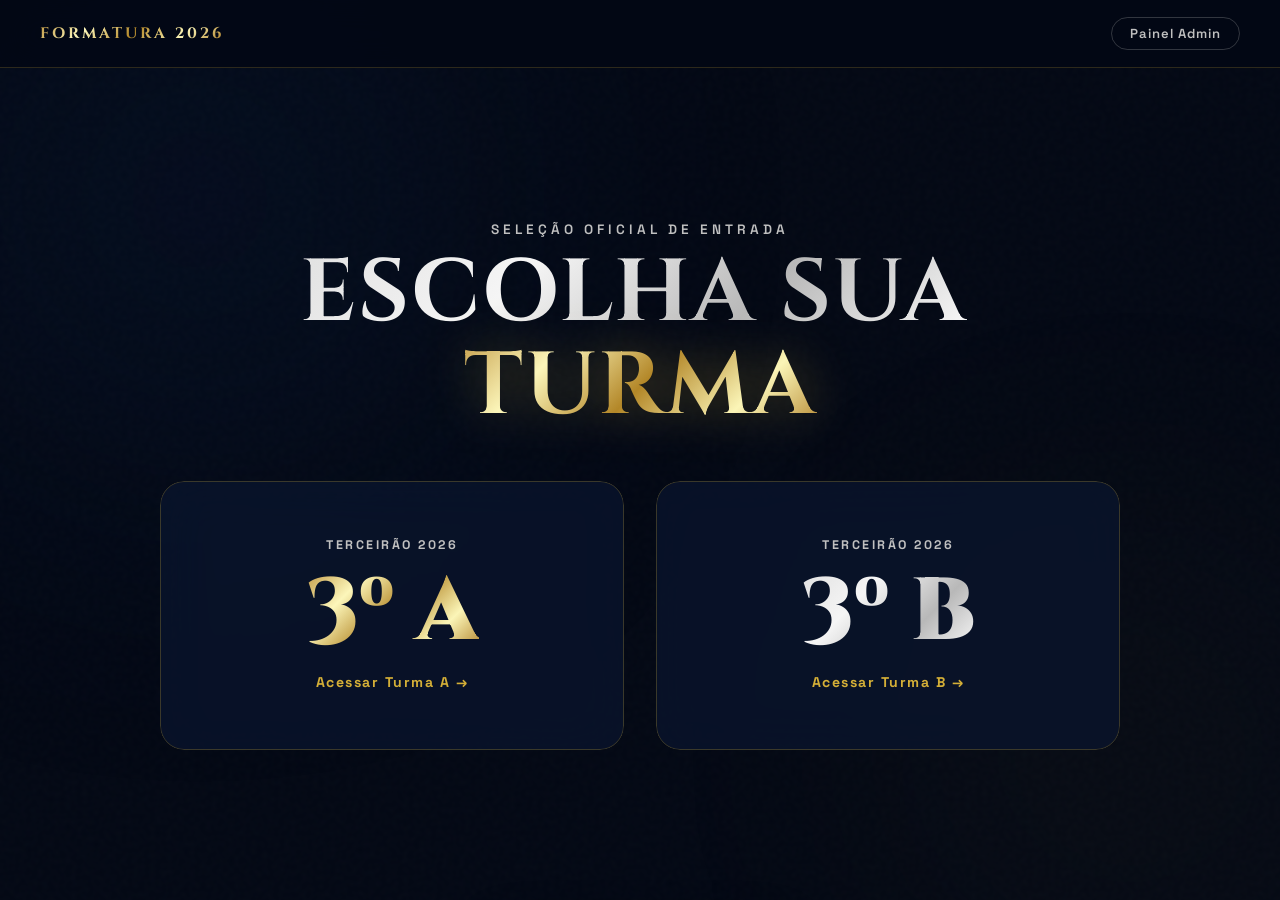
==== commit 43cde3a2: "feat: cores azul escuro, dourado e prata; regra 45s; gerador de cartao PNG; YouTube embutido; admin " ====
--- a/index.html
+++ b/index.html
@@ -7,61 +7,61 @@
     
     <link rel="preconnect" href="https://fonts.googleapis.com">
     <link rel="preconnect" href="https://fonts.gstatic.com" crossorigin>
-    <link href="https://fonts.googleapis.com/css2?family=Bebas+Neue&family=Space+Grotesk:wght@500;700&family=Outfit:wght@400;600;700&display=swap" rel="stylesheet">
+    <link href="https://fonts.googleapis.com/css2?family=Cinzel:wght@600;700;800;900&family=Space+Grotesk:wght@500;600;700&family=Outfit:wght@400;500;600;700&display=swap" rel="stylesheet">
     <link rel="stylesheet" href="css/student.css">
 </head>
 <body>
 
-    <!-- Ambient background effects -->
-    <div class="ambient-glow glow-1"></div>
-    <div class="ambient-glow glow-2"></div>
+    <!-- Ambient background effects (Azul escuro, prata e dourado) -->
+    <div class="ambient-glow glow-blue"></div>
+    <div class="ambient-glow glow-gold"></div>
     <div class="grain-overlay"></div>
 
     <div class="app-layout">
         
-        <!-- TOPO DISCRETO -->
+        <!-- TOPO -->
         <header class="top-bar">
             <div class="brand-tag">FORMATURA 2026</div>
-            <a href="admin.html" class="admin-link">🔒 Painel Admin</a>
+            <a href="admin.html" class="admin-link">Painel Admin</a>
         </header>
 
         <!-- CONTAINER PRINCIPAL -->
         <main class="center-stage">
 
-            <!-- PASSO 1: ESCOLHER A TURMA (DIRETO E IMPACTANTE) -->
+            <!-- PASSO 1: ESCOLHER A TURMA -->
             <section id="stepTurma" class="view-panel active">
                 <div class="headline-box">
-                    <span class="headline-sub">ESCOLHA SUA TURMA</span>
+                    <span class="headline-sub">SELEÇÃO OFICIAL DE ENTRADA</span>
                     <h1 class="headline-main">
-                        <span class="outline-txt">SELEÇÃO DE</span>
-                        <span class="fill-txt">MÚSICAS</span>
+                        <span class="silver-txt">ESCOLHA SUA</span>
+                        <span class="gold-txt">TURMA</span>
                     </h1>
                 </div>
 
                 <div class="turmas-grid">
                     <!-- TURMA A -->
-                    <button class="turma-btn" data-turma="A">
+                    <button class="turma-btn turma-gold" data-turma="A">
                         <div class="glass-fill"></div>
                         <div class="btn-content">
-                            <span class="btn-tag">TERCEIRÃO</span>
+                            <span class="btn-tag">TERCEIRÃO 2026</span>
                             <span class="btn-letter">3º A</span>
-                            <span class="btn-action">ENTRAR NA TURMA A →</span>
+                            <span class="btn-action">Acessar Turma A →</span>
                         </div>
                     </button>
 
                     <!-- TURMA B -->
-                    <button class="turma-btn turma-b" data-turma="B">
+                    <button class="turma-btn turma-silver" data-turma="B">
                         <div class="glass-fill"></div>
                         <div class="btn-content">
-                            <span class="btn-tag">TERCEIRÃO</span>
+                            <span class="btn-tag">TERCEIRÃO 2026</span>
                             <span class="btn-letter">3º B</span>
-                            <span class="btn-action">ENTRAR NA TURMA B →</span>
+                            <span class="btn-action">Acessar Turma B →</span>
                         </div>
                     </button>
                 </div>
             </section>
 
-            <!-- PASSO 2: SELECIONAR SEU NOME E ENVIAR MÚSICA -->
+            <!-- PASSO 2: SELECIONAR SEU NOME -->
             <section id="stepAlunos" class="view-panel">
                 <div class="panel-head">
                     <button id="btnVoltarTurma" class="back-pill">← Trocar de Turma</button>
@@ -78,7 +78,7 @@
 
         </main>
 
-        <!-- MODAL SIMPLES PARA ENVIAR/VER MÚSICA DO ALUNO -->
+        <!-- MODAL DO FORMANDO: ESCOLHER/CORTAR MÚSICA & GERAR PNG -->
         <div id="modalAluno" class="modal-overlay">
             <div class="modal-card">
                 <div class="modal-header">
@@ -95,15 +95,37 @@
                     <div class="sit-info" id="sitMusicaTxt">Nenhuma música escolhida ainda</div>
                 </div>
 
-                <!-- FORMULÁRIO RÁPIDO -->
+                <!-- BOTÃO DE BAIXAR COMPROVANTE PNG (QUANDO JÁ TEM MÚSICA) -->
+                <button type="button" id="btnDownloadCardPng" class="btn-download-png" style="display:none;">
+                    Baixar Cartão da Minha Música (PNG)
+                </button>
+
+                <!-- FORMULÁRIO -->
                 <form id="formMusica" class="form-rapido">
+                    
+                    <!-- ESCOLHA DO LINK OU BUSCA NO YOUTUBE -->
                     <div class="form-group">
-                        <label>Link do YouTube</label>
-                        <div class="input-detect">
-                            <input type="url" id="inputYtLink" placeholder="https://www.youtube.com/watch?v=...">
-                            <button type="button" id="btnDetectar">Detectar</button>
+                        <label>Escolha o Link ou Procure o Vídeo</label>
+                        <div class="input-detect-row">
+                            <input type="url" id="inputYtLink" placeholder="Cole o link do YouTube...">
+                            <button type="button" id="btnProcurarVideo" class="btn-secondary-action">Procurar Vídeo</button>
+                            <button type="button" id="btnDetectar" class="btn-secondary-action">Detectar</button>
                         </div>
                         <span class="detect-result" id="detectResult"></span>
+                    </div>
+
+                    <!-- REPRODUTOR E CORTADOR DE VÍDEO EMBUTIDO NO SITE -->
+                    <div class="video-cutter-area" id="videoCutterArea" style="display:none;">
+                        <div class="cutter-video-frame">
+                            <div id="youtubePlayerTarget"></div>
+                        </div>
+                        <div class="cutter-timer-row">
+                            <span>Tempo atual: <strong id="liveCurrentTime">0:00</strong></span>
+                            <div class="stamp-btns">
+                                <button type="button" id="btnStampStart">Definir Início</button>
+                                <button type="button" id="btnStampEnd">Definir Fim (+45s)</button>
+                            </div>
+                        </div>
                     </div>
 
                     <div class="form-group">
@@ -119,24 +141,32 @@
                     <div class="form-row-2">
                         <div class="form-group">
                             <label>Início do Trecho</label>
-                            <input type="text" id="inputInicio" placeholder="Ex: 0:40">
+                            <input type="text" id="inputInicio" placeholder="Ex: 0:40 ou 40">
                         </div>
                         <div class="form-group">
-                            <label>Fim do Trecho</label>
-                            <input type="text" id="inputFim" placeholder="Ex: 1:10">
+                            <label>Fim do Trecho (Regra: 45s)</label>
+                            <input type="text" id="inputFim" placeholder="Calculado automaticamente">
                         </div>
                     </div>
 
-                    <button type="submit" class="btn-salvar" id="btnSalvarMusica">Salvar Minha Música ✓</button>
+                    <div class="rule-box-45s">
+                        Regra de Entrada: O trecho terá exatamente <strong>45 segundos</strong> de duração para a sua entrada solene.
+                    </div>
+
+                    <button type="submit" class="btn-salvar" id="btnSalvarSugestao">Salvar Sugestão</button>
                 </form>
             </div>
         </div>
 
+        <!-- CANVAS INVISÍVEL PARA GERAÇÃO DO CARTÃO PNG -->
+        <canvas id="cardCanvas" width="900" height="540" style="display:none;"></canvas>
+
         <!-- AVISO TOAST -->
-        <div id="toast" class="toast-box">Música salva com sucesso!</div>
+        <div id="toast" class="toast-box">Operação realizada com sucesso!</div>
 
     </div>
 
+    <script src="https://www.youtube.com/iframe_api"></script>
     <script src="js/student.js"></script>
 </body>
 </html>
--- a/css/student.css
+++ b/css/student.css
@@ -1,19 +1,34 @@
 /* ==========================================================
-   CSS SUPER LIMPO, FULLSCREEN E ULTRA FUNCIONAL COM GLASSMORPHISM
+   CSS COM CORES NOBRES: AZUL ESCURO, DOURADO E PRATA
+   FormandoMusix 2026 - Paleta Real
    ========================================================== */
 
-@import url('https://fonts.googleapis.com/css2?family=Bebas+Neue&family=Space+Grotesk:wght@500;700&family=Outfit:wght@400;600;700&display=swap');
+@import url('https://fonts.googleapis.com/css2?family=Cinzel:wght@600;700;800;900&family=Space+Grotesk:wght@500;600;700&family=Outfit:wght@400;500;600;700&display=swap');
 
 :root {
-    --bg-dark: #070a13;
-    --red-brand: #ff2a2a;
-    --blue-brand: #3b82f6;
-    --emerald: #10b981;
-    --amber: #f59e0b;
-    --glass: rgba(18, 24, 43, 0.6);
-    --glass-border: rgba(255, 255, 255, 0.1);
-    --text-main: #ffffff;
-    --text-muted: #94a3b8;
+    /* Paleta Principal: Azul Escuro Real, Prata e Dourado */
+    --navy-deep: #030814;
+    --navy-mid: #081126;
+    --navy-surface: rgba(10, 22, 48, 0.7);
+    --navy-border: rgba(212, 175, 55, 0.25);
+
+    --gold-primary: #D4AF37;
+    --gold-light: #F3E5AB;
+    --gold-gradient: linear-gradient(135deg, #BF953F, #FCF6BA, #B38728, #FBF5B7, #AA771C);
+    --gold-glow: rgba(212, 175, 55, 0.35);
+
+    --silver-primary: #C0C0C0;
+    --silver-light: #E8E8E8;
+    --silver-gradient: linear-gradient(135deg, #E0E0E0, #F5F5F5, #B8B8B8, #FFFFFF);
+    --silver-glow: rgba(192, 192, 192, 0.3);
+
+    --text-pure: #FFFFFF;
+    --text-silver: #CBD5E1;
+    --text-muted: #7E8DA6;
+
+    --font-heading: 'Cinzel', serif;
+    --font-space: 'Space Grotesk', sans-serif;
+    --font-sans: 'Outfit', sans-serif;
 }
 
 *, *::before, *::after {
@@ -25,44 +40,46 @@
 html, body {
     width: 100%;
     min-height: 100vh;
-    background: var(--bg-dark);
-    color: var(--text-main);
-    font-family: 'Outfit', sans-serif;
+    background: var(--navy-deep);
+    color: var(--text-pure);
+    font-family: var(--font-sans);
     overflow-x: hidden;
 }
 
-/* Efeitos de Fundo */
+/* Ambient Glows */
 .ambient-glow {
     position: fixed;
     border-radius: 50%;
-    filter: blur(140px);
+    filter: blur(150px);
     pointer-events: none;
     z-index: 0;
     opacity: 0.35;
 }
-.glow-1 {
+
+.glow-blue {
+    width: 700px;
+    height: 700px;
+    background: radial-gradient(circle, #0F2B5C, transparent 70%);
+    top: -150px;
+    left: -150px;
+}
+
+.glow-gold {
     width: 600px;
     height: 600px;
-    background: radial-gradient(circle, #ff2a2a, transparent 70%);
-    top: -150px;
-    left: -150px;
-}
-.glow-2 {
-    width: 600px;
-    height: 600px;
-    background: radial-gradient(circle, #3b82f6, transparent 70%);
+    background: radial-gradient(circle, rgba(212, 175, 55, 0.25), transparent 70%);
     bottom: -150px;
     right: -150px;
 }
+
 .grain-overlay {
     position: fixed;
     inset: 0;
-    background-image: url("data:image/svg+xml,%3Csvg viewBox='0 0 200 200' xmlns='http://www.w3.org/2000/svg'%3E%3Cfilter id='n'%3E%3CfeTurbulence type='fractalNoise' baseFrequency='0.8'/%3E%3C/filter%3E%3Crect width='100%25' height='100%25' filter='url(%23n)' opacity='0.03'/%3E%3C/svg%3E");
+    background-image: url("data:image/svg+xml,%3Csvg viewBox='0 0 200 200' xmlns='http://www.w3.org/2000/svg'%3E%3Cfilter id='n'%3E%3CfeTurbulence type='fractalNoise' baseFrequency='0.8'/%3E%3C/filter%3E%3Crect width='100%25' height='100%25' filter='url(%23n)' opacity='0.025'/%3E%3C/svg%3E");
     pointer-events: none;
     z-index: 1;
 }
 
-/* Layout */
 .app-layout {
     position: relative;
     z-index: 2;
@@ -71,37 +88,45 @@
     flex-direction: column;
 }
 
+/* Header */
 .top-bar {
-    height: 64px;
+    height: 68px;
     display: flex;
     align-items: center;
     justify-content: space-between;
-    padding: 0 32px;
-    border-bottom: 1px solid var(--glass-border);
-    background: rgba(7, 10, 19, 0.75);
-    backdrop-filter: blur(16px);
+    padding: 0 40px;
+    border-bottom: 1px solid rgba(212, 175, 55, 0.2);
+    background: rgba(3, 8, 20, 0.85);
+    backdrop-filter: blur(20px);
 }
 
 .brand-tag {
-    font-family: 'Space Grotesk', sans-serif;
-    font-weight: 700;
-    font-size: 0.85rem;
-    letter-spacing: 2px;
-    color: var(--red-brand);
+    font-family: var(--font-heading);
+    font-weight: 700;
+    font-size: 0.95rem;
+    letter-spacing: 3px;
+    background: var(--gold-gradient);
+    -webkit-background-clip: text;
+    -webkit-text-fill-color: transparent;
 }
 
 .admin-link {
-    color: var(--text-muted);
+    color: var(--silver-primary);
     text-decoration: none;
-    font-size: 0.85rem;
-    padding: 6px 14px;
-    border-radius: 20px;
-    border: 1px solid var(--glass-border);
-    transition: 0.2s ease;
-}
+    font-family: var(--font-space);
+    font-size: 0.82rem;
+    font-weight: 600;
+    letter-spacing: 1px;
+    padding: 7px 18px;
+    border-radius: 30px;
+    border: 1px solid rgba(192, 192, 192, 0.25);
+    transition: 0.25s ease;
+}
+
 .admin-link:hover {
-    color: #fff;
-    background: rgba(255, 255, 255, 0.08);
+    color: var(--gold-light);
+    border-color: var(--gold-primary);
+    box-shadow: 0 0 15px var(--gold-glow);
 }
 
 /* Palco Central */
@@ -117,8 +142,8 @@
 .view-panel {
     display: none;
     width: 100%;
-    max-width: 900px;
-    animation: fadeIn 0.3s ease forwards;
+    max-width: 960px;
+    animation: fadeIn 0.35s ease forwards;
 }
 
 .view-panel.active {
@@ -126,45 +151,51 @@
 }
 
 @keyframes fadeIn {
-    from { opacity: 0; transform: translateY(10px); }
+    from { opacity: 0; transform: translateY(12px); }
     to { opacity: 1; transform: translateY(0); }
 }
 
-/* PASSO 1: ESCOLHER TURMA */
+/* Título */
 .headline-box {
     text-align: center;
-    margin-bottom: 40px;
+    margin-bottom: 48px;
 }
 
 .headline-sub {
-    font-family: 'Space Grotesk', sans-serif;
-    font-size: 0.9rem;
-    letter-spacing: 3px;
-    color: var(--text-muted);
+    font-family: var(--font-space);
+    font-size: 0.85rem;
+    font-weight: 600;
+    letter-spacing: 4px;
+    color: var(--silver-primary);
 }
 
 .headline-main {
-    font-family: 'Bebas Neue', sans-serif;
-    font-size: clamp(3.5rem, 8vw, 7rem);
-    line-height: 0.95;
-    margin-top: 8px;
-}
-
-.outline-txt {
-    color: transparent;
-    -webkit-text-stroke: 2px #fff;
-    margin-right: 12px;
-}
-
-.fill-txt {
-    color: var(--red-brand);
-    text-shadow: 0 0 35px rgba(255, 42, 42, 0.4);
-}
-
+    font-family: var(--font-heading);
+    font-size: clamp(3rem, 7vw, 5.5rem);
+    line-height: 1.05;
+    margin-top: 10px;
+    letter-spacing: 2px;
+}
+
+.silver-txt {
+    background: var(--silver-gradient);
+    -webkit-background-clip: text;
+    -webkit-text-fill-color: transparent;
+    margin-right: 14px;
+}
+
+.gold-txt {
+    background: var(--gold-gradient);
+    -webkit-background-clip: text;
+    -webkit-text-fill-color: transparent;
+    filter: drop-shadow(0 0 25px rgba(212, 175, 55, 0.4));
+}
+
+/* Grid de Turmas */
 .turmas-grid {
     display: grid;
     grid-template-columns: 1fr 1fr;
-    gap: 24px;
+    gap: 32px;
     width: 100%;
 }
 
@@ -173,205 +204,225 @@
     background: transparent;
     border: none;
     cursor: pointer;
-    border-radius: 20px;
+    border-radius: 24px;
     overflow: hidden;
     outline: none;
-    transition: 0.3s ease;
+    transition: 0.35s cubic-bezier(0.16, 1, 0.3, 1);
 }
 
 .glass-fill {
     position: absolute;
     inset: 0;
-    background: var(--glass);
-    border: 1px solid var(--glass-border);
-    backdrop-filter: blur(20px);
-    border-radius: 20px;
-    transition: 0.3s ease;
+    background: var(--navy-surface);
+    border: 1px solid var(--navy-border);
+    backdrop-filter: blur(25px);
+    border-radius: 24px;
+    transition: 0.35s ease;
+    box-shadow: 0 15px 40px rgba(0, 0, 0, 0.5);
 }
 
 .btn-content {
     position: relative;
     z-index: 2;
-    padding: 48px 32px;
+    padding: 56px 36px;
     display: flex;
     flex-direction: column;
     align-items: center;
-    justify-content: center;
     text-align: center;
 }
 
 .btn-tag {
-    font-family: 'Space Grotesk', sans-serif;
-    font-size: 0.8rem;
-    font-weight: 700;
-    letter-spacing: 2px;
-    color: var(--text-muted);
+    font-family: var(--font-space);
+    font-size: 0.78rem;
+    font-weight: 700;
+    letter-spacing: 2.5px;
+    color: var(--silver-primary);
 }
 
 .btn-letter {
-    font-family: 'Bebas Neue', sans-serif;
-    font-size: 6rem;
+    font-family: var(--font-heading);
+    font-size: 5.5rem;
     line-height: 1;
-    margin: 10px 0;
-    color: #fff;
+    margin: 16px 0;
+    font-weight: 900;
+}
+
+.turma-gold .btn-letter {
+    background: var(--gold-gradient);
+    -webkit-background-clip: text;
+    -webkit-text-fill-color: transparent;
+}
+
+.turma-silver .btn-letter {
+    background: var(--silver-gradient);
+    -webkit-background-clip: text;
+    -webkit-text-fill-color: transparent;
 }
 
 .btn-action {
-    font-family: 'Space Grotesk', sans-serif;
-    font-size: 0.85rem;
-    font-weight: 700;
-    color: var(--blue-brand);
-    letter-spacing: 1px;
-}
-
-.turma-btn:hover .glass-fill {
-    background: rgba(59, 130, 246, 0.15);
-    border-color: var(--blue-brand);
-    transform: translateY(-4px);
-    box-shadow: 0 15px 40px rgba(59, 130, 246, 0.25);
-}
-
-.turma-b .btn-action {
-    color: var(--red-brand);
-}
-
-.turma-b:hover .glass-fill {
-    background: rgba(255, 42, 42, 0.15);
-    border-color: var(--red-brand);
-    box-shadow: 0 15px 40px rgba(255, 42, 42, 0.25);
-}
-
-/* PASSO 2: LISTAGEM DE ALUNOS */
+    font-family: var(--font-space);
+    font-size: 0.88rem;
+    font-weight: 700;
+    letter-spacing: 1.5px;
+    color: var(--gold-primary);
+    border-bottom: 1px solid transparent;
+    padding-bottom: 2px;
+    transition: 0.25s ease;
+}
+
+.turma-btn:hover {
+    transform: translateY(-6px);
+}
+
+.turma-gold:hover .glass-fill {
+    border-color: var(--gold-primary);
+    box-shadow: 0 20px 50px rgba(212, 175, 55, 0.25);
+}
+
+.turma-silver:hover .glass-fill {
+    border-color: var(--silver-primary);
+    box-shadow: 0 20px 50px rgba(192, 192, 192, 0.25);
+}
+
+.turma-btn:hover .btn-action {
+    border-bottom-color: currentColor;
+    letter-spacing: 2.5px;
+}
+
+/* Lista de Alunos */
 .panel-head {
     display: flex;
     align-items: center;
     justify-content: space-between;
-    margin-bottom: 24px;
+    margin-bottom: 28px;
 }
 
 .back-pill {
-    background: rgba(255, 255, 255, 0.06);
-    border: 1px solid var(--glass-border);
-    color: #fff;
-    padding: 10px 18px;
+    background: rgba(255, 255, 255, 0.05);
+    border: 1px solid rgba(192, 192, 192, 0.2);
+    color: var(--silver-light);
+    padding: 10px 20px;
     border-radius: 30px;
     cursor: pointer;
-    font-family: 'Space Grotesk', sans-serif;
+    font-family: var(--font-space);
     font-size: 0.85rem;
-    font-weight: 700;
-    transition: 0.2s ease;
+    font-weight: 600;
+    letter-spacing: 1px;
+    transition: 0.25s ease;
 }
 
 .back-pill:hover {
-    background: rgba(255, 255, 255, 0.15);
+    background: rgba(255, 255, 255, 0.12);
+    color: #fff;
+    border-color: var(--silver-primary);
 }
 
 .current-turma-badge {
-    font-family: 'Space Grotesk', sans-serif;
-    font-weight: 700;
-    letter-spacing: 2px;
-    color: var(--blue-brand);
-    background: rgba(59, 130, 246, 0.12);
-    padding: 6px 14px;
+    font-family: var(--font-heading);
+    font-weight: 800;
+    letter-spacing: 2.5px;
+    color: var(--gold-primary);
+    background: rgba(212, 175, 55, 0.1);
+    padding: 8px 18px;
     border-radius: 20px;
-    border: 1px solid rgba(59, 130, 246, 0.3);
+    border: 1px solid rgba(212, 175, 55, 0.3);
 }
 
 .search-container {
-    margin-bottom: 20px;
+    margin-bottom: 24px;
 }
 
 .search-container input {
     width: 100%;
-    padding: 16px 20px;
-    background: rgba(255, 255, 255, 0.05);
-    border: 1px solid var(--glass-border);
-    border-radius: 12px;
+    padding: 18px 24px;
+    background: rgba(8, 17, 38, 0.8);
+    border: 1px solid rgba(212, 175, 55, 0.2);
+    border-radius: 14px;
     color: #fff;
-    font-size: 1rem;
+    font-size: 1.05rem;
     outline: none;
-    transition: 0.2s ease;
+    transition: 0.25s ease;
 }
 
 .search-container input:focus {
-    background: rgba(255, 255, 255, 0.08);
-    border-color: var(--blue-brand);
-    box-shadow: 0 0 20px rgba(59, 130, 246, 0.25);
+    border-color: var(--gold-primary);
+    box-shadow: 0 0 25px rgba(212, 175, 55, 0.25);
 }
 
 .alunos-list-scroll {
     display: flex;
     flex-direction: column;
-    gap: 8px;
+    gap: 10px;
     max-height: 60vh;
     overflow-y: auto;
-    padding-right: 6px;
+    padding-right: 8px;
 }
 
 .aluno-item {
     display: flex;
     align-items: center;
     justify-content: space-between;
-    padding: 16px 20px;
-    background: var(--glass);
-    border: 1px solid var(--glass-border);
-    border-radius: 12px;
+    padding: 18px 24px;
+    background: var(--navy-surface);
+    border: 1px solid rgba(255, 255, 255, 0.08);
+    border-radius: 14px;
     cursor: pointer;
-    transition: 0.2s ease;
+    transition: 0.25s ease;
 }
 
 .aluno-item:hover {
-    background: rgba(255, 255, 255, 0.08);
-    border-color: rgba(255, 255, 255, 0.25);
+    background: rgba(14, 28, 60, 0.9);
+    border-color: var(--gold-primary);
     transform: translateX(4px);
+    box-shadow: 0 8px 25px rgba(0, 0, 0, 0.4);
 }
 
 .aluno-info h4 {
-    font-size: 1rem;
+    font-size: 1.05rem;
     font-weight: 600;
     color: #fff;
 }
 
 .aluno-info p {
-    font-size: 0.8rem;
-    color: var(--text-muted);
-    margin-top: 2px;
+    font-size: 0.85rem;
+    color: var(--silver-primary);
+    margin-top: 3px;
 }
 
 .aluno-status-badge {
-    font-family: 'Space Grotesk', sans-serif;
-    font-size: 0.72rem;
-    font-weight: 700;
-    padding: 4px 10px;
+    font-family: var(--font-space);
+    font-size: 0.75rem;
+    font-weight: 700;
+    padding: 5px 12px;
     border-radius: 20px;
     letter-spacing: 1px;
 }
 
 .badge-pendente {
     background: rgba(245, 158, 11, 0.12);
-    color: #fbbf24;
+    color: #FBBF24;
     border: 1px solid rgba(245, 158, 11, 0.3);
 }
 
 .badge-escolhido {
-    background: rgba(59, 130, 246, 0.12);
-    color: #93c5fd;
-    border: 1px solid rgba(59, 130, 246, 0.3);
+    background: rgba(59, 130, 246, 0.15);
+    color: #93C5FD;
+    border: 1px solid rgba(59, 130, 246, 0.35);
 }
 
 .badge-aprovado {
-    background: rgba(16, 185, 129, 0.12);
-    color: #34d399;
-    border: 1px solid rgba(16, 185, 129, 0.3);
-}
-
-/* MODAL SIMPLES E DIRETO */
+    background: rgba(212, 175, 55, 0.15);
+    color: var(--gold-light);
+    border: 1px solid rgba(212, 175, 55, 0.4);
+}
+
+/* Modal */
 .modal-overlay {
     position: fixed;
     inset: 0;
-    background: rgba(0, 0, 0, 0.75);
-    backdrop-filter: blur(8px);
-    z-index: 100;
+    background: rgba(3, 8, 20, 0.85);
+    backdrop-filter: blur(12px);
+    z-index: 200;
     display: none;
     align-items: center;
     justify-content: center;
@@ -384,51 +435,54 @@
 
 .modal-card {
     width: 100%;
-    max-width: 500px;
-    background: #0d1222;
-    border: 1px solid var(--glass-border);
-    border-radius: 20px;
-    padding: 28px;
-    box-shadow: 0 20px 50px rgba(0, 0, 0, 0.6);
-    animation: fadeIn 0.25s ease forwards;
+    max-width: 580px;
+    max-height: 92vh;
+    overflow-y: auto;
+    background: #081126;
+    border: 1px solid var(--gold-primary);
+    border-radius: 24px;
+    padding: 32px;
+    box-shadow: 0 25px 60px rgba(0, 0, 0, 0.8), 0 0 30px rgba(212, 175, 55, 0.15);
 }
 
 .modal-header {
     display: flex;
     align-items: flex-start;
     justify-content: space-between;
-    margin-bottom: 20px;
+    margin-bottom: 24px;
 }
 
 .modal-sub {
-    font-family: 'Space Grotesk', sans-serif;
-    font-size: 0.75rem;
+    font-family: var(--font-heading);
+    font-size: 0.8rem;
     font-weight: 700;
     letter-spacing: 2px;
-    color: var(--blue-brand);
+    color: var(--gold-primary);
 }
 
 .modal-title {
-    font-size: 1.3rem;
-    font-weight: 700;
-    margin-top: 2px;
+    font-family: var(--font-heading);
+    font-size: 1.4rem;
+    font-weight: 700;
+    color: #fff;
+    margin-top: 4px;
 }
 
 .btn-close {
     background: none;
     border: none;
-    color: var(--text-muted);
-    font-size: 1.2rem;
+    color: var(--silver-primary);
+    font-size: 1.3rem;
     cursor: pointer;
     padding: 4px;
 }
 .btn-close:hover { color: #fff; }
 
 .situacao-card {
-    background: rgba(255, 255, 255, 0.04);
-    border: 1px solid var(--glass-border);
+    background: rgba(255, 255, 255, 0.03);
+    border: 1px solid rgba(255, 255, 255, 0.1);
     border-radius: 12px;
-    padding: 14px 16px;
+    padding: 16px 20px;
     margin-bottom: 20px;
     display: flex;
     align-items: center;
@@ -436,120 +490,212 @@
 }
 
 .sit-status {
-    font-family: 'Space Grotesk', sans-serif;
-    font-size: 0.75rem;
+    font-family: var(--font-space);
+    font-size: 0.8rem;
     font-weight: 700;
     letter-spacing: 1px;
-    color: var(--amber);
 }
 
 .sit-info {
+    font-size: 0.88rem;
+    color: var(--silver-light);
+}
+
+/* Botão Gerar PNG */
+.btn-download-png {
+    width: 100%;
+    padding: 12px;
+    background: rgba(212, 175, 55, 0.1);
+    border: 1px solid var(--gold-primary);
+    border-radius: 10px;
+    color: var(--gold-light);
+    font-family: var(--font-space);
     font-size: 0.85rem;
-    color: var(--text-muted);
+    font-weight: 700;
+    letter-spacing: 1px;
+    cursor: pointer;
+    margin-bottom: 24px;
+    transition: 0.25s ease;
+}
+
+.btn-download-png:hover {
+    background: var(--gold-primary);
+    color: #030814;
+    box-shadow: 0 0 20px var(--gold-glow);
 }
 
 /* Formulário */
 .form-rapido .form-group {
-    margin-bottom: 16px;
+    margin-bottom: 18px;
 }
 
 .form-rapido label {
     display: block;
-    font-size: 0.8rem;
-    font-weight: 600;
-    color: var(--text-muted);
-    margin-bottom: 6px;
+    font-family: var(--font-space);
+    font-size: 0.78rem;
+    font-weight: 700;
+    color: var(--silver-primary);
+    margin-bottom: 8px;
+    letter-spacing: 1px;
     text-transform: uppercase;
-    letter-spacing: 0.5px;
 }
 
 .form-rapido input {
     width: 100%;
-    padding: 12px 14px;
-    background: rgba(255, 255, 255, 0.05);
-    border: 1px solid var(--glass-border);
-    border-radius: 8px;
+    padding: 14px 16px;
+    background: rgba(255, 255, 255, 0.04);
+    border: 1px solid rgba(255, 255, 255, 0.12);
+    border-radius: 10px;
     color: #fff;
     font-size: 0.95rem;
     outline: none;
-    transition: 0.2s ease;
+    transition: 0.25s ease;
 }
 
 .form-rapido input:focus {
-    border-color: var(--blue-brand);
+    border-color: var(--gold-primary);
     background: rgba(255, 255, 255, 0.08);
 }
 
-.input-detect {
+.input-detect-row {
     display: flex;
     gap: 8px;
 }
 
-.input-detect input { flex: 1; }
-
-.input-detect button {
+.input-detect-row input { flex: 1; }
+
+.btn-secondary-action {
     padding: 0 16px;
-    background: rgba(59, 130, 246, 0.15);
-    border: 1px solid rgba(59, 130, 246, 0.3);
-    color: #93c5fd;
-    border-radius: 8px;
+    background: rgba(255, 255, 255, 0.06);
+    border: 1px solid rgba(212, 175, 55, 0.3);
+    color: var(--gold-light);
+    border-radius: 10px;
+    font-family: var(--font-space);
     font-weight: 700;
     font-size: 0.8rem;
     cursor: pointer;
-    transition: 0.2s ease;
-}
-
-.input-detect button:hover {
-    background: var(--blue-brand);
-    color: #fff;
+    transition: 0.25s ease;
+    white-space: nowrap;
+}
+
+.btn-secondary-action:hover {
+    background: var(--gold-primary);
+    color: #030814;
 }
 
 .detect-result {
     display: block;
-    font-size: 0.78rem;
-    color: #38bdf8;
-    margin-top: 4px;
+    font-size: 0.8rem;
+    color: var(--gold-light);
+    margin-top: 6px;
+}
+
+/* Vídeo & Cutter Embutido */
+.video-cutter-area {
+    margin-bottom: 20px;
+    border: 1px solid rgba(212, 175, 55, 0.25);
+    border-radius: 14px;
+    padding: 14px;
+    background: rgba(0, 0, 0, 0.4);
+}
+
+.cutter-video-frame {
+    width: 100%;
+    aspect-ratio: 16/9;
+    border-radius: 10px;
+    overflow: hidden;
+    background: #000;
+    margin-bottom: 12px;
+}
+
+.cutter-timer-row {
+    display: flex;
+    align-items: center;
+    justify-content: space-between;
+    font-size: 0.85rem;
+    color: var(--silver-light);
+}
+
+.cutter-timer-row strong {
+    color: var(--gold-primary);
+    font-size: 1rem;
+}
+
+.stamp-btns {
+    display: flex;
+    gap: 8px;
+}
+
+.stamp-btns button {
+    padding: 6px 12px;
+    background: rgba(255, 255, 255, 0.08);
+    border: 1px solid rgba(255, 255, 255, 0.15);
+    border-radius: 6px;
+    color: #fff;
+    font-size: 0.75rem;
+    font-weight: 600;
+    cursor: pointer;
+    transition: 0.2s ease;
+}
+
+.stamp-btns button:hover {
+    border-color: var(--gold-primary);
+    color: var(--gold-light);
 }
 
 .form-row-2 {
     display: grid;
     grid-template-columns: 1fr 1fr;
-    gap: 12px;
+    gap: 14px;
+}
+
+.rule-box-45s {
+    padding: 12px 16px;
+    background: rgba(212, 175, 55, 0.08);
+    border: 1px solid rgba(212, 175, 55, 0.25);
+    border-radius: 10px;
+    font-size: 0.82rem;
+    color: var(--gold-light);
+    margin-bottom: 20px;
+    line-height: 1.5;
 }
 
 .btn-salvar {
     width: 100%;
-    padding: 14px;
-    background: linear-gradient(135deg, var(--red-brand), #e11d48);
+    padding: 16px;
+    background: var(--gold-gradient);
     border: none;
-    border-radius: 10px;
-    color: #fff;
-    font-family: 'Space Grotesk', sans-serif;
-    font-size: 0.9rem;
-    font-weight: 700;
-    letter-spacing: 1px;
+    border-radius: 12px;
+    color: #030814;
+    font-family: var(--font-heading);
+    font-size: 1rem;
+    font-weight: 800;
+    letter-spacing: 2px;
     cursor: pointer;
-    margin-top: 8px;
-    transition: 0.2s ease;
+    transition: 0.25s ease;
+    box-shadow: 0 10px 30px rgba(212, 175, 55, 0.3);
 }
 
 .btn-salvar:hover {
-    box-shadow: 0 8px 25px rgba(255, 42, 42, 0.4);
+    box-shadow: 0 12px 35px rgba(212, 175, 55, 0.5);
     transform: translateY(-2px);
 }
 
 /* Toast */
 .toast-box {
     position: fixed;
-    bottom: 24px;
+    bottom: 28px;
     left: 50%;
-    transform: translateX(-50%) translateY(80px);
-    background: rgba(16, 185, 129, 0.95);
-    color: #000;
-    padding: 12px 24px;
-    border-radius: 30px;
-    font-weight: 700;
-    font-size: 0.85rem;
+    transform: translateX(-50%) translateY(90px);
+    background: #081126;
+    border: 1px solid var(--gold-primary);
+    color: var(--gold-light);
+    padding: 14px 28px;
+    border-radius: 40px;
+    font-family: var(--font-space);
+    font-weight: 700;
+    font-size: 0.9rem;
+    box-shadow: 0 15px 40px rgba(0, 0, 0, 0.8);
     transition: transform 0.3s ease;
     z-index: 999;
 }
@@ -558,9 +704,10 @@
     transform: translateX(-50%) translateY(0);
 }
 
-/* Responsivo */
-@media (max-width: 640px) {
-    .turmas-grid { grid-template-columns: 1fr; }
-    .btn-content { padding: 32px 20px; }
-    .top-bar { padding: 0 16px; }
-}
+@media (max-width: 680px) {
+    .turmas-grid { grid-template-columns: 1fr; gap: 20px; }
+    .btn-content { padding: 40px 24px; }
+    .top-bar { padding: 0 20px; }
+    .form-row-2 { grid-template-columns: 1fr; }
+    .input-detect-row { flex-direction: column; }
+}
